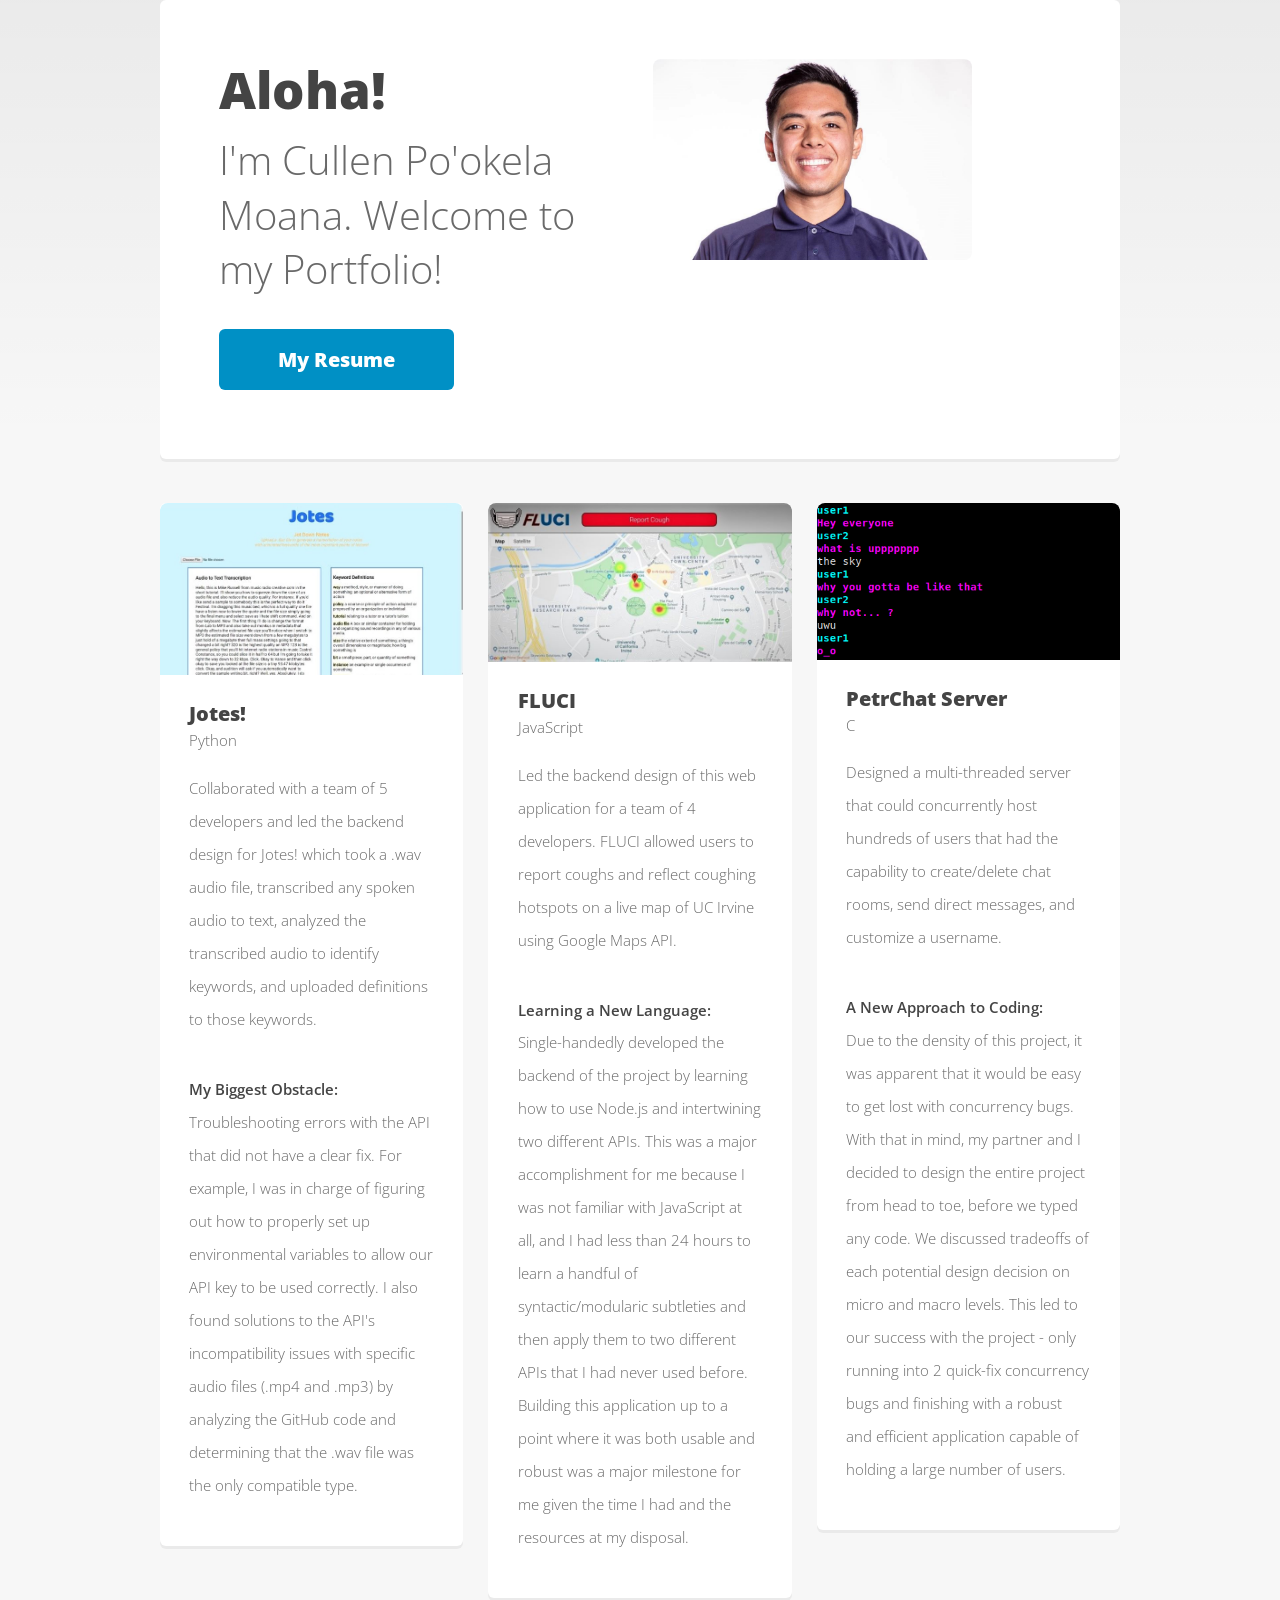
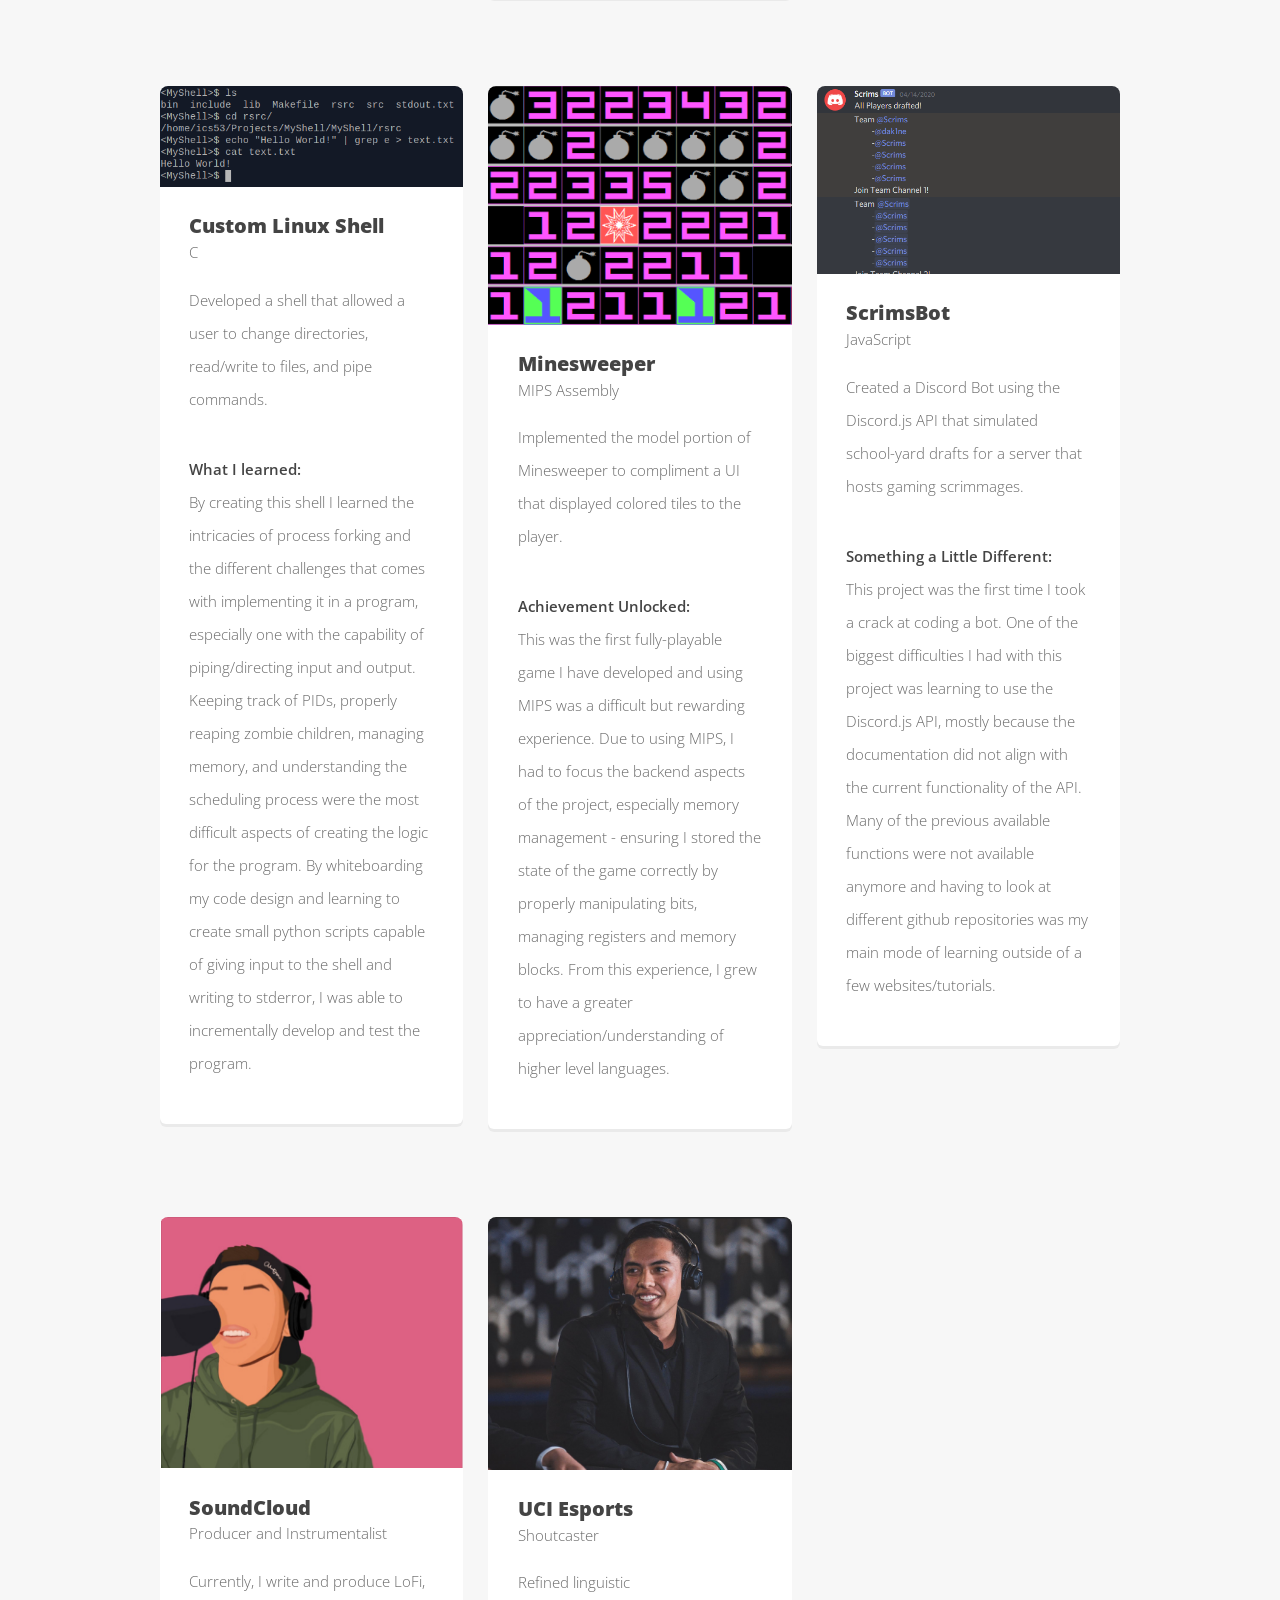
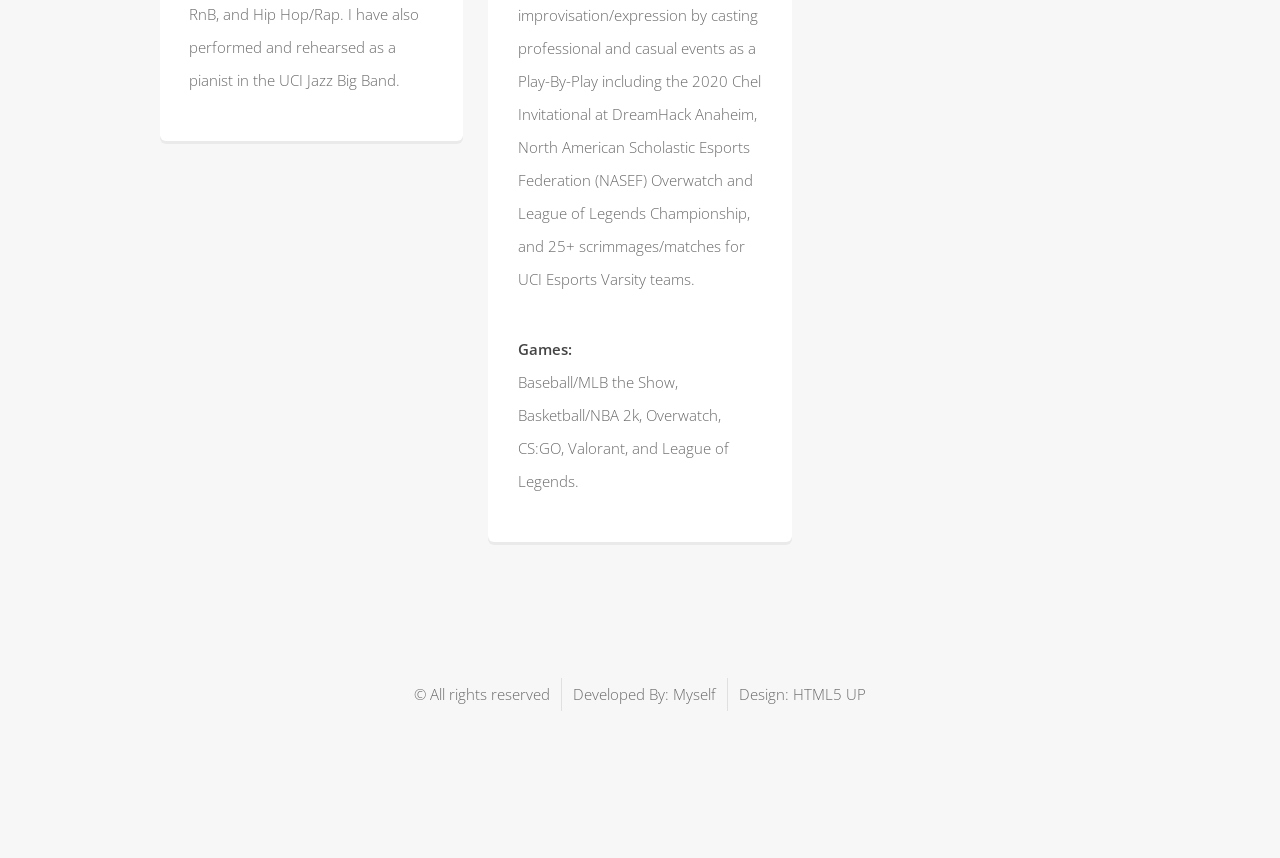
==== index.html @ ab65169d "Updated Resume Link Updated my resume" ====
<!DOCTYPE HTML>
<!--
	Verti by HTML5 UP
	html5up.net | @ajlkn
	Free for personal and commercial use under the CCA 3.0 license (html5up.net/license)
-->
<html>
	<head>
		<title>C. Po'okela Moana's Portfolio!</title>
		<meta charset="utf-8" />
		<meta name="viewport" content="width=device-width, initial-scale=1, user-scalable=no" />
		<link rel="stylesheet" href="assets/css/main.css" />
	</head>
	<body class="is-preload homepage">
		<div id="page-wrapper">

			<!-- Banner -->
				<div id="banner-wrapper">
					<div id="banner" class="box container">
						<div class="row">
							<div class="col-6 col-12-medium">
								<h2>Aloha!</h2>
								<p>I'm Cullen Po'okela Moana. Welcome to my Portfolio!</p>
								<br>
								<div class="row aln-left">
									<div class= "col-12-medium">
										<a href="https://drive.google.com/file/d/1bwJDUNY-a2Ccu5Th_Cez3N246TAO5fge/view?usp=sharing" target="_blank" class="button">My Resume</a>
									</div>
								</div>
							</div>
							
							<div class="col-5 col-12-medium">
								<a href="https://www.linkedin.com/in/cullen-moana/" target="_blank" class="image fit"><img src="images/headshot.jpg"></a>
							</div>
						</div>
					</div>
				</div>

			<!-- Projects -->
				<div id="features-wrapper">
					<div class="container">
						<div class="row">
							<div class="col-4 col-12-medium">

								<!-- Box -->
									<section class="box feature">
										<a href="https://github.com/kelamoana/Jotes-" target="_blank" class="image featured"><img src="images/Jotes!.jpg" alt="" /></a>
										<div class="inner">
											<header>
												<h2>Jotes!</h2>
												<p>Python</p>
											</header>
											<p>Collaborated with a team of 5 developers and led the backend design for Jotes! which took a .wav audio file, 
												transcribed any spoken audio to text, analyzed the transcribed audio to identify keywords, 
													and uploaded definitions to those keywords.
											</p>
											<br>
											<strong>My Biggest Obstacle:</strong> <p>Troubleshooting errors with the API that did not have a clear fix. For example,
											 I was in charge of figuring out how to properly set up environmental variables to allow our API key to be used correctly. I also found solutions to the API's incompatibility issues with 
											specific audio files (.mp4 and .mp3) by analyzing the GitHub code and determining that the .wav file was the only compatible type.</p>
										</div>
									</section>

							</div>
							<div class="col-4 col-12-medium">

								<!-- Box -->
									<section class="box feature">
										<a href="https://github.com/kelamoana/FLUCI" target="_blank" class="image featured"><img src="images/FLUCI.jpg" alt="" /></a>
										<div class="inner">
											<header>
												<h2>FLUCI</h2>
												<p>JavaScript</p>
											</header>
											<p>Led the backend design of this web application for a team of 4 developers. 
												FLUCI allowed users to report coughs and reflect coughing hotspots on a live map of UC Irvine using Google Maps API.</p>
											<br>
											<strong>Learning a New Language:</strong><p>Single-handedly developed the backend of the project by learning how to use Node.js and intertwining two different APIs. This was a major 
												accomplishment for me because I was not familiar with JavaScript at all, and I had less than 24 hours to learn a handful of syntactic/modularic subtleties and then apply them to two different APIs that I had never used before. 
												Building this application up to a point where it was both usable and robust was a major milestone for me given the time I had and the resources at my disposal.
											</p>
										</div>
									</section>

							</div>
							<div class="col-4 col-12-medium">

								<!-- Box -->
									<section class="box feature">
										<a href="#" class="image featured"><img src="images/user3chatroom.PNG" alt="" /></a>
										<div class="inner">
											<header>
												<h2>PetrChat Server</h2>
												<p>C</p>
											</header>
											<p>Designed a multi-threaded server that could concurrently host hundreds of users that had the capability to create/delete chat rooms, send direct messages, and customize a username.</p>
											<br>
											<strong>A New Approach to Coding:</strong><p>Due to the density of this project, it was apparent that it would be easy to get lost with concurrency bugs. With that in mind, my partner and I decided to design 
												the entire project from head to toe, before we typed any code. We discussed tradeoffs of each potential design decision on micro and macro levels. This led to our success with the project - only running into 2 quick-fix concurrency bugs and finishing with 
												a robust and efficient application capable of holding a large number of users.
											</p>
									</section>

							</div>
						</div>
					</div>
				</div>

			<!-- Projects -->
			<div id="features-wrapper">
				<div class="container">
					<div class="row">
						<div class="col-4 col-12-medium">

							<!-- Box -->
								<section class="box feature">
									<a href="#" class="image featured"><img src="images/myshell2.PNG" alt="" /></a>
									<div class="inner">
										<header>
											<h2>Custom Linux Shell</h2>
											<p>C</p>
										</header>
										<p>Developed a shell that allowed a user to change directories, read/write to files, and pipe commands.</p>
										<br>
										<strong>What I learned:</strong><p>By creating this shell I learned the intricacies of process forking and the different challenges that comes with implementing it
											in a program, especially one with the capability of piping/directing input and output. Keeping track of PIDs, properly reaping zombie children, managing memory, and understanding the scheduling process were the most difficult aspects of 
											creating the logic for the program. By whiteboarding my code design and learning to create small python scripts capable of giving input to the shell
											and writing to stderror, I was able to incrementally develop and test the program. 
										</p>
									</div>
								</section>

						</div>
						<div class="col-4 col-12-medium">

							<!-- Box -->
								<section class="box feature">
									<a href="#" class="image featured"><img src="images/minesweeper.PNG" alt="" /></a>
									<div class="inner">
										<header>
											<h2>Minesweeper</h2>
											<p>MIPS Assembly</p>
										</header>
										<p>Implemented the model portion of Minesweeper to compliment a UI that displayed colored tiles to the player.</p>
										<br>
										<strong>Achievement Unlocked:</strong><p>This was the first fully-playable game I have developed and using MIPS was a difficult
											but rewarding experience. Due to using MIPS, I had to focus the backend aspects of the project, especially memory management - ensuring I stored the 
											state of the game correctly by properly manipulating bits, managing registers and memory blocks. From this experience, I grew to have a greater appreciation/understanding of higher level languages.</p>
									</div>
								</section>

						</div>
						<div class="col-4 col-12-medium">

							<!-- Box -->
								<section class="box feature">
									<a href="#" class="image featured"><img src="images/Capture.PNG" alt="" /></a>
									<div class="inner">
										<header>
											<h2>ScrimsBot</h2>
											<p>JavaScript</p>
										</header>
										<p>Created a Discord Bot using the Discord.js API that simulated school-yard drafts for a server that hosts gaming scrimmages.</p>
									<br>
									<strong>Something a Little Different:</strong> <p>This project was the first time I took a crack at coding a bot. One of the biggest difficulties I had with this project was learning to use the Discord.js 
										API, mostly because the documentation did not align with the current functionality of the API. Many of the previous available functions were not available anymore and having to look at different 
										github repositories was my main mode of learning outside of a few websites/tutorials.</p>
									</div>
								</section>

						</div>
					</div>
				</div>
			</div>

			<!-- Projects -->
			<div id="features-wrapper">
				<div class="container">
					<div class="row">
						<div class="col-4 col-12-medium">

							<!-- Box -->
								<section class="box feature">
									<a href="https://soundcloud.com/dak1ne-beats" target="_blank" class="image featured"><img src="images/dak1nebeats.PNG" alt="" /></a>
									<div class="inner">
										<header>
											<h2>SoundCloud</h2>
											<p>Producer and Instrumentalist</p>
										</header>
										<p>Currently, I write and produce LoFi, RnB, and Hip Hop/Rap. I have also performed and rehearsed as a pianist in the UCI Jazz Big Band.</p>
									</div>
								</section>

						</div>
						<div class="col-4 col-12-medium">

							<!-- Box -->
								<section class="box feature">
									<a href="https://drive.google.com/file/d/1v8m-ioYJmkCiAMmhA1cK2ODGrgRtuLxu/view?usp=sharing" target="_blank" class="image featured"><img src="images/image0 (2).png" alt="" /></a>
									<div class="inner">
										<header>
											<h2>UCI Esports</h2>
											<p>Shoutcaster</p>
										</header>
										<p>Refined linguistic improvisation/expression by casting professional and casual events as a Play-By-Play including the 2020 Chel Invitational at DreamHack Anaheim, 
											North American Scholastic Esports Federation (NASEF) Overwatch and League of Legends Championship, 
											and 25+ scrimmages/matches for UCI Esports Varsity teams.</p>
										<br>
										<strong>Games:</strong><p>Baseball/MLB the Show, Basketball/NBA 2k, Overwatch, CS:GO, Valorant, and League of Legends.</p>
									</div>
								</section>

						</div>
					</div>
				</div>
			</div>

			<!-- Footer -->
				<div id="footer-wrapper">
					<footer id="footer" class="container">
						<div class="row aln-center">
									<div>
										<ul class="menu">
											<li>&copy; All rights reserved</li><li>Developed By: Myself</li><li>Design: HTML5 UP</li>
										</ul>
									</div>

							</div>
						</div>
					</footer>
				</div>

			</div>

		<!-- Scripts -->

			<script src="assets/js/jquery.min.js"></script>
			<!--script src="assets/js/jquery.dropotron.min.js"></script-->
			<script src="assets/js/browser.min.js"></script>
			<script src="assets/js/breakpoints.min.js"></script>
			<script src="assets/js/util.js"></script>
			<script src="assets/js/main.js"></script>

	</body>
</html>
---- assets/css/main.css ----
@import url("fontawesome-all.min.css");
@import url("https://fonts.googleapis.com/css?family=Oleo+Script:400|Open+Sans:300,300italic,600,600italic,800");

/*
	Verti by HTML5 UP
	html5up.net | @ajlkn
	Free for personal and commercial use under the CCA 3.0 license (html5up.net/license)
*/

html, body, div, span, applet, object,
iframe, h1, h2, h3, h4, h5, h6, p, blockquote,
pre, a, abbr, acronym, address, big, cite,
code, del, dfn, em, img, ins, kbd, q, s, samp,
small, strike, strong, sub, sup, tt, var, b,
u, i, center, dl, dt, dd, ol, ul, li, fieldset,
form, label, legend, table, caption, tbody,
tfoot, thead, tr, th, td, article, aside,
canvas, details, embed, figure, figcaption,
footer, header, hgroup, menu, nav, output, ruby,
section, summary, time, mark, audio, video {
	margin: 0 0 0 0;
	padding: 0;
	border: 0;
	font-size: 100%;
	font: inherit;
	vertical-align: sub;}

article, aside, details, figcaption, figure,
footer, header, hgroup, menu, nav, section {
	display: block;}

body {
	line-height: 1;
}

ol, ul {
	list-style: none;
}

blockquote, q {
	quotes: none;
}

	blockquote:before, blockquote:after, q:before, q:after {
		content: '';
		content: none;
	}

table {
	border-collapse: collapse;
	border-spacing: 0;
}

body {
	-webkit-text-size-adjust: none;
}

mark {
	background-color: transparent;
	color: inherit;
}

input::-moz-focus-inner {
	border: 0;
	padding: 0;
}

input, select, textarea {
	-moz-appearance: none;
	-webkit-appearance: none;
	-ms-appearance: none;
	appearance: none;
}

#button{
	height: 400px

}

/* Basic */

	@-ms-viewport {
		width: device-width;
	}

	html {
		box-sizing: border-box;
	}

	*, *:before, *:after {
		box-sizing: inherit;
	}

	body {
		background-image: -moz-linear-gradient(top, rgba(0, 0, 0, 0.05), rgba(0, 0, 0, 0)), url("images/bg01.png");
		background-image: -webkit-linear-gradient(top, rgba(0, 0, 0, 0.05), rgba(0, 0, 0, 0)), url("images/bg01.png");
		background-image: -ms-linear-gradient(top, rgba(0, 0, 0, 0.05), rgba(0, 0, 0, 0)), url("images/bg01.png");
		background-image: linear-gradient(top, rgba(0, 0, 0, 0.05), rgba(0, 0, 0, 0)), url("images/bg01.png");
		background-color: #f7f7f7;
		background-position: top left, top left;
		background-repeat: repeat-x, repeat;
		background-size: 100% 30em, auto;
		font-family: 'Open Sans', sans-serif;
		font-size: 13pt;
		color: #696969;
		font-weight: 300;
		line-height: 2.25em;
	}

		body.is-preload *, body.is-preload *:before, body.is-preload *:after {
			-moz-animation: none !important;
			-webkit-animation: none !important;
			-ms-animation: none !important;
			animation: none !important;
			-moz-transition: none !important;
			-webkit-transition: none !important;
			-ms-transition: none !important;
			transition: none !important;
		}

	input, select, textarea {
		font-family: 'Open Sans', sans-serif;
		font-size: 13pt;
		color: #696969;
		font-weight: 300;
		line-height: 2.25em;
	}

	a {
		color: #0090c5;
		text-decoration: underline;
	}

		a:hover {
			text-decoration: none;
		}

	h1, h2, h3, h4, h5, h6 {
		color: #444;
		font-weight: 800;
	}

		h1 a, h2 a, h3 a, h4 a, h5 a, h6 a {
			color: inherit;
			text-decoration: none;
			outline: 0;
		}

	h2 {
		font-size: 2.25em;
		margin: 0 0 1.1em 0;
		line-height: 1em;
	}

	h3 {
		font-size: 1.35em;
		margin: 0 0 1em 0;
	}

	b, strong {
		font-weight: 600;
		color: #444;
	}

	i, em {
		font-style: italic;
	}

	br.clear {
		clear: both;
	}

	sub {
		position: relative;
		top: 0.5em;
		font-size: 0.8em;
	}

	sup {
		position: relative;
		top: -0.5em;
		font-size: 0.8em;
	}

	hr {
		border: 0;
		border-top: solid 1px #eee;
	}

	blockquote {
		border-left: solid 0.5em #eee;
		padding: 1em 0 1em 2em;
		font-style: italic;
	}

	p, ul, ol, dl, table {
		margin-bottom: 2em;
	}

/* Container */

	.container {
		margin: 0 auto;
		max-width: 100%;
		width: 1400px;
	}

		@media screen and (max-width: 1680px) {

			.container {
				width: 1200px;
			}

		}

		@media screen and (max-width: 1280px) {

			.container {
				width: 960px;
			}

		}

		@media screen and (max-width: 980px) {

			.container {
				width: 90%;
			}

		}

		@media screen and (max-width: 736px) {

			.container {
				width: 100%;
			}

		}

/* Row */

	.row {
		display: flex;
		flex-wrap: wrap;
		box-sizing: border-box;
		align-items: stretch;
	}

		.row > * {
			box-sizing: border-box;
		}

		.row.gtr-uniform > * > :last-child {
			margin-bottom: 0;
		}

		.row.aln-left {
			justify-content: flex-start;
		}

		.row.aln-center {
			justify-content: center;
		}

		.row.aln-right {
			justify-content: flex-end;
		}

		.row.aln-top {
			align-items: flex-start;
		}

		.row.aln-middle {
			align-items: center;
		}

		.row.aln-bottom {
			align-items: flex-end;
		}

		.row.aln-button{
			margin-bottom: 0;
		}

		.row > .imp {
			order: -1;
		}

		.row > .col-1 {
			width: 8.33333%;
		}

		.row > .off-1 {
			margin-left: 8.33333%;
		}

		.row > .col-2 {
			width: 16.66667%;
		}

		.row > .off-2 {
			margin-left: 16.66667%;
		}

		.row > .col-3 {
			width: 25%;
		}

		.row > .off-3 {
			margin-left: 25%;
		}

		.row > .col-4 {
			width: 33.33333%;
		}

		.row > .off-4 {
			margin-left: 33.33333%;
		}

		.row > .col-5 {
			width: 41.66667%;
		}

		.row > .off-5 {
			margin-left: 41.66667%;
		}

		.row > .col-6 {
			width: 50%;
		}

		.row > .off-6 {
			margin-left: 50%;
		}

		.row > .col-7 {
			width: 58.33333%;
		}

		.row > .off-7 {
			margin-left: 58.33333%;
		}

		.row > .col-8 {
			width: 66.66667%;
		}

		.row > .off-8 {
			margin-left: 66.66667%;
		}

		.row > .col-9 {
			width: 75%;
		}

		.row > .off-9 {
			margin-left: 75%;
		}

		.row > .col-10 {
			width: 83.33333%;
		}

		.row > .off-10 {
			margin-left: 83.33333%;
		}

		.row > .col-11 {
			width: 91.66667%;
		}

		.row > .off-11 {
			margin-left: 91.66667%;
		}

		.row > .col-12 {
			width: 100%;
		}

		.row > .off-12 {
			margin-left: 100%;
		}

		.row.gtr-0 {
			margin-top: 0px;
			margin-left: 0px;
		}

			.row.gtr-0 > * {
				padding: 0px 0 0 0px;
			}

			.row.gtr-0.gtr-uniform {
				margin-top: 0px;
			}

				.row.gtr-0.gtr-uniform > * {
					padding-top: 0px;
				}

		.row.gtr-25 {
			margin-top: -10px;
			margin-left: -10px;
		}

			.row.gtr-25 > * {
				padding: 10px 0 0 10px;
			}

			.row.gtr-25.gtr-uniform {
				margin-top: -10px;
			}

				.row.gtr-25.gtr-uniform > * {
					padding-top: 10px;
				}

		.row.gtr-50 {
			margin-top: -20px;
			margin-left: -20px;
		}

			.row.gtr-50 > * {
				padding: 20px 0 0 20px;
			}

			.row.gtr-50.gtr-uniform {
				margin-top: -20px;
			}

				.row.gtr-50.gtr-uniform > * {
					padding-top: 20px;
				}

		.row {
			margin-top: -40px;
			margin-left: -40px;
		}

			.row > * {
				padding: 40px 0 0 40px;
			}

			.row.gtr-uniform {
				margin-top: -40px;
			}

				.row.gtr-uniform > * {
					padding-top: 40px;
				}

		.row.gtr-150 {
			margin-top: -60px;
			margin-left: -60px;
		}

			.row.gtr-150 > * {
				padding: 60px 0 0 60px;
			}

			.row.gtr-150.gtr-uniform {
				margin-top: -60px;
			}

				.row.gtr-150.gtr-uniform > * {
					padding-top: 60px;
				}

		.row.gtr-200 {
			margin-top: -80px;
			margin-left: -80px;
		}

			.row.gtr-200 > * {
				padding: 80px 0 0 80px;
			}

			.row.gtr-200.gtr-uniform {
				margin-top: -80px;
			}

				.row.gtr-200.gtr-uniform > * {
					padding-top: 80px;
				}

		@media screen and (max-width: 1680px) {

			.row {
				display: flex;
				flex-wrap: wrap;
				box-sizing: border-box;
				align-items: stretch;
			}

				.row > * {
					box-sizing: border-box;
				}

				.row.gtr-uniform > * > :last-child {
					margin-bottom: 0;
				}

				.row.aln-left {
					justify-content: flex-start;
				}

				.row.aln-center {
					justify-content: center;
				}

				.row.aln-right {
					justify-content: flex-end;
				}

				.row.aln-top {
					align-items: flex-start;
				}

				.row.aln-middle {
					align-items: center;
				}

				.row.aln-bottom {
					align-items: flex-end;
				}

				.row > .imp-xlarge {
					order: -1;
				}

				.row > .col-1-xlarge {
					width: 8.33333%;
				}

				.row > .off-1-xlarge {
					margin-left: 8.33333%;
				}

				.row > .col-2-xlarge {
					width: 16.66667%;
				}

				.row > .off-2-xlarge {
					margin-left: 16.66667%;
				}

				.row > .col-3-xlarge {
					width: 25%;
				}

				.row > .off-3-xlarge {
					margin-left: 25%;
				}

				.row > .col-4-xlarge {
					width: 33.33333%;
				}

				.row > .off-4-xlarge {
					margin-left: 33.33333%;
				}

				.row > .col-5-xlarge {
					width: 41.66667%;
				}

				.row > .off-5-xlarge {
					margin-left: 41.66667%;
				}

				.row > .col-6-xlarge {
					width: 50%;
				}

				.row > .off-6-xlarge {
					margin-left: 50%;
				}

				.row > .col-7-xlarge {
					width: 58.33333%;
				}

				.row > .off-7-xlarge {
					margin-left: 58.33333%;
				}

				.row > .col-8-xlarge {
					width: 66.66667%;
				}

				.row > .off-8-xlarge {
					margin-left: 66.66667%;
				}

				.row > .col-9-xlarge {
					width: 75%;
				}

				.row > .off-9-xlarge {
					margin-left: 75%;
				}

				.row > .col-10-xlarge {
					width: 83.33333%;
				}

				.row > .off-10-xlarge {
					margin-left: 83.33333%;
				}

				.row > .col-11-xlarge {
					width: 91.66667%;
				}

				.row > .off-11-xlarge {
					margin-left: 91.66667%;
				}

				.row > .col-12-xlarge {
					width: 100%;
				}

				.row > .off-12-xlarge {
					margin-left: 100%;
				}

				.row.gtr-0 {
					margin-top: 0px;
					margin-left: 0px;
				}

					.row.gtr-0 > * {
						padding: 0px 0 0 0px;
					}

					.row.gtr-0.gtr-uniform {
						margin-top: 0px;
					}

						.row.gtr-0.gtr-uniform > * {
							padding-top: 0px;
						}

				.row.gtr-25 {
					margin-top: -10px;
					margin-left: -10px;
				}

					.row.gtr-25 > * {
						padding: 10px 0 0 10px;
					}

					.row.gtr-25.gtr-uniform {
						margin-top: -10px;
					}

						.row.gtr-25.gtr-uniform > * {
							padding-top: 10px;
						}

				.row.gtr-50 {
					margin-top: -20px;
					margin-left: -20px;
				}

					.row.gtr-50 > * {
						padding: 20px 0 0 20px;
					}

					.row.gtr-50.gtr-uniform {
						margin-top: -20px;
					}

						.row.gtr-50.gtr-uniform > * {
							padding-top: 20px;
						}

				.row {
					margin-top: -40px;
					margin-left: -40px;
				}

					.row > * {
						padding: 40px 0 0 40px;
					}

					.row.gtr-uniform {
						margin-top: -40px;
					}

						.row.gtr-uniform > * {
							padding-top: 40px;
						}

				.row.gtr-150 {
					margin-top: -60px;
					margin-left: -60px;
				}

					.row.gtr-150 > * {
						padding: 60px 0 0 60px;
					}

					.row.gtr-150.gtr-uniform {
						margin-top: -60px;
					}

						.row.gtr-150.gtr-uniform > * {
							padding-top: 60px;
						}

				.row.gtr-200 {
					margin-top: -80px;
					margin-left: -80px;
				}

					.row.gtr-200 > * {
						padding: 80px 0 0 80px;
					}

					.row.gtr-200.gtr-uniform {
						margin-top: -80px;
					}

						.row.gtr-200.gtr-uniform > * {
							padding-top: 80px;
						}

		}

		@media screen and (max-width: 1280px) {

			.row {
				display: flex;
				flex-wrap: wrap;
				box-sizing: border-box;
				align-items: stretch;
			}

				.row > * {
					box-sizing: border-box;
				}

				.row.gtr-uniform > * > :last-child {
					margin-bottom: 0;
				}

				.row.aln-left {
					justify-content: flex-start;
				}

				.row.aln-center {
					justify-content: center;
				}

				.row.aln-right {
					justify-content: flex-end;
				}

				.row.aln-top {
					align-items: flex-start;
				}

				.row.aln-middle {
					align-items: center;
				}

				.row.aln-bottom {
					align-items: flex-end;
				}

				.row > .imp-large {
					order: -1;
				}

				.row > .col-1-large {
					width: 8.33333%;
				}

				.row > .off-1-large {
					margin-left: 8.33333%;
				}

				.row > .col-2-large {
					width: 16.66667%;
				}

				.row > .off-2-large {
					margin-left: 16.66667%;
				}

				.row > .col-3-large {
					width: 25%;
				}

				.row > .off-3-large {
					margin-left: 25%;
				}

				.row > .col-4-large {
					width: 33.33333%;
				}

				.row > .off-4-large {
					margin-left: 33.33333%;
				}

				.row > .col-5-large {
					width: 41.66667%;
				}

				.row > .off-5-large {
					margin-left: 41.66667%;
				}

				.row > .col-6-large {
					width: 50%;
				}

				.row > .off-6-large {
					margin-left: 50%;
				}

				.row > .col-7-large {
					width: 58.33333%;
				}

				.row > .off-7-large {
					margin-left: 58.33333%;
				}

				.row > .col-8-large {
					width: 66.66667%;
				}

				.row > .off-8-large {
					margin-left: 66.66667%;
				}

				.row > .col-9-large {
					width: 75%;
				}

				.row > .off-9-large {
					margin-left: 75%;
				}

				.row > .col-10-large {
					width: 83.33333%;
				}

				.row > .off-10-large {
					margin-left: 83.33333%;
				}

				.row > .col-11-large {
					width: 91.66667%;
				}

				.row > .off-11-large {
					margin-left: 91.66667%;
				}

				.row > .col-12-large {
					width: 100%;
				}

				.row > .off-12-large {
					margin-left: 100%;
				}

				.row.gtr-0 {
					margin-top: 0px;
					margin-left: 0px;
				}

					.row.gtr-0 > * {
						padding: 0px 0 0 0px;
					}

					.row.gtr-0.gtr-uniform {
						margin-top: 0px;
					}

						.row.gtr-0.gtr-uniform > * {
							padding-top: 0px;
						}

				.row.gtr-25 {
					margin-top: -6.25px;
					margin-left: -6.25px;
				}

					.row.gtr-25 > * {
						padding: 6.25px 0 0 6.25px;
					}

					.row.gtr-25.gtr-uniform {
						margin-top: -6.25px;
					}

						.row.gtr-25.gtr-uniform > * {
							padding-top: 6.25px;
						}

				.row.gtr-50 {
					margin-top: -12.5px;
					margin-left: -12.5px;
				}

					.row.gtr-50 > * {
						padding: 12.5px 0 0 12.5px;
					}

					.row.gtr-50.gtr-uniform {
						margin-top: -12.5px;
					}

						.row.gtr-50.gtr-uniform > * {
							padding-top: 12.5px;
						}

				.row {
					margin-top: -25px;
					margin-left: -25px;
				}

					.row > * {
						padding: 25px 0 0 25px;
					}

					.row.gtr-uniform {
						margin-top: -25px;
					}

						.row.gtr-uniform > * {
							padding-top: 25px;
						}

				.row.gtr-150 {
					margin-top: -37.5px;
					margin-left: -37.5px;
				}

					.row.gtr-150 > * {
						padding: 37.5px 0 0 37.5px;
					}

					.row.gtr-150.gtr-uniform {
						margin-top: -37.5px;
					}

						.row.gtr-150.gtr-uniform > * {
							padding-top: 37.5px;
						}

				.row.gtr-200 {
					margin-top: -50px;
					margin-left: -50px;
				}

					.row.gtr-200 > * {
						padding: 50px 0 0 50px;
					}

					.row.gtr-200.gtr-uniform {
						margin-top: -50px;
					}

						.row.gtr-200.gtr-uniform > * {
							padding-top: 50px;
						}

		}

		@media screen and (max-width: 980px) {

			.row {
				display: flex;
				flex-wrap: wrap;
				box-sizing: border-box;
				align-items: stretch;
			}

				.row > * {
					box-sizing: border-box;
				}

				.row.gtr-uniform > * > :last-child {
					margin-bottom: 0;
				}

				.row.aln-left {
					justify-content: flex-start;
				}

				.row.aln-center {
					justify-content: center;
				}

				.row.aln-right {
					justify-content: flex-end;
				}

				.row.aln-top {
					align-items: flex-start;
				}

				.row.aln-middle {
					align-items: center;
				}

				.row.aln-bottom {
					align-items: flex-end;
				}

				.row > .imp-medium {
					order: -1;
				}

				.row > .col-1-medium {
					width: 8.33333%;
				}

				.row > .off-1-medium {
					margin-left: 8.33333%;
				}

				.row > .col-2-medium {
					width: 16.66667%;
				}

				.row > .off-2-medium {
					margin-left: 16.66667%;
				}

				.row > .col-3-medium {
					width: 25%;
				}

				.row > .off-3-medium {
					margin-left: 25%;
				}

				.row > .col-4-medium {
					width: 33.33333%;
				}

				.row > .off-4-medium {
					margin-left: 33.33333%;
				}

				.row > .col-5-medium {
					width: 41.66667%;
				}

				.row > .off-5-medium {
					margin-left: 41.66667%;
				}

				.row > .col-6-medium {
					width: 50%;
				}

				.row > .off-6-medium {
					margin-left: 50%;
				}

				.row > .col-7-medium {
					width: 58.33333%;
				}

				.row > .off-7-medium {
					margin-left: 58.33333%;
				}

				.row > .col-8-medium {
					width: 66.66667%;
				}

				.row > .off-8-medium {
					margin-left: 66.66667%;
				}

				.row > .col-9-medium {
					width: 75%;
				}

				.row > .off-9-medium {
					margin-left: 75%;
				}

				.row > .col-10-medium {
					width: 83.33333%;
				}

				.row > .off-10-medium {
					margin-left: 83.33333%;
				}

				.row > .col-11-medium {
					width: 91.66667%;
				}

				.row > .off-11-medium {
					margin-left: 91.66667%;
				}

				.row > .col-12-medium {
					width: 100%;
				}

				.row > .off-12-medium {
					margin-left: 100%;
				}

				.row.gtr-0 {
					margin-top: 0px;
					margin-left: 0px;
				}

					.row.gtr-0 > * {
						padding: 0px 0 0 0px;
					}

					.row.gtr-0.gtr-uniform {
						margin-top: 0px;
					}

						.row.gtr-0.gtr-uniform > * {
							padding-top: 0px;
						}

				.row.gtr-25 {
					margin-top: -6.25px;
					margin-left: -6.25px;
				}

					.row.gtr-25 > * {
						padding: 6.25px 0 0 6.25px;
					}

					.row.gtr-25.gtr-uniform {
						margin-top: -6.25px;
					}

						.row.gtr-25.gtr-uniform > * {
							padding-top: 6.25px;
						}

				.row.gtr-50 {
					margin-top: -12.5px;
					margin-left: -12.5px;
				}

					.row.gtr-50 > * {
						padding: 12.5px 0 0 12.5px;
					}

					.row.gtr-50.gtr-uniform {
						margin-top: -12.5px;
					}

						.row.gtr-50.gtr-uniform > * {
							padding-top: 12.5px;
						}

				.row {
					margin-top: -25px;
					margin-left: -25px;
				}

					.row > * {
						padding: 25px 0 0 25px;
					}

					.row.gtr-uniform {
						margin-top: -25px;
					}

						.row.gtr-uniform > * {
							padding-top: 25px;
						}

				.row.gtr-150 {
					margin-top: -37.5px;
					margin-left: -37.5px;
				}

					.row.gtr-150 > * {
						padding: 37.5px 0 0 37.5px;
					}

					.row.gtr-150.gtr-uniform {
						margin-top: -37.5px;
					}

						.row.gtr-150.gtr-uniform > * {
							padding-top: 37.5px;
						}

				.row.gtr-200 {
					margin-top: -50px;
					margin-left: -50px;
				}

					.row.gtr-200 > * {
						padding: 50px 0 0 50px;
					}

					.row.gtr-200.gtr-uniform {
						margin-top: -50px;
					}

						.row.gtr-200.gtr-uniform > * {
							padding-top: 50px;
						}

		}

		@media screen and (max-width: 736px) {

			.row {
				display: flex;
				flex-wrap: wrap;
				box-sizing: border-box;
				align-items: stretch;
			}

				.row > * {
					box-sizing: border-box;
				}

				.row.gtr-uniform > * > :last-child {
					margin-bottom: 0;
				}

				.row.aln-left {
					justify-content: flex-start;
				}

				.row.aln-center {
					justify-content: center;
				}

				.row.aln-right {
					justify-content: flex-end;
				}

				.row.aln-top {
					align-items: flex-start;
				}

				.row.aln-middle {
					align-items: center;
				}

				.row.aln-bottom {
					align-items: flex-end;
				}

				.row > .imp-small {
					order: -1;
				}

				.row > .col-1-small {
					width: 8.33333%;
				}

				.row > .off-1-small {
					margin-left: 8.33333%;
				}

				.row > .col-2-small {
					width: 16.66667%;
				}

				.row > .off-2-small {
					margin-left: 16.66667%;
				}

				.row > .col-3-small {
					width: 25%;
				}

				.row > .off-3-small {
					margin-left: 25%;
				}

				.row > .col-4-small {
					width: 33.33333%;
				}

				.row > .off-4-small {
					margin-left: 33.33333%;
				}

				.row > .col-5-small {
					width: 41.66667%;
				}

				.row > .off-5-small {
					margin-left: 41.66667%;
				}

				.row > .col-6-small {
					width: 50%;
				}

				.row > .off-6-small {
					margin-left: 50%;
				}

				.row > .col-7-small {
					width: 58.33333%;
				}

				.row > .off-7-small {
					margin-left: 58.33333%;
				}

				.row > .col-8-small {
					width: 66.66667%;
				}

				.row > .off-8-small {
					margin-left: 66.66667%;
				}

				.row > .col-9-small {
					width: 75%;
				}

				.row > .off-9-small {
					margin-left: 75%;
				}

				.row > .col-10-small {
					width: 83.33333%;
				}

				.row > .off-10-small {
					margin-left: 83.33333%;
				}

				.row > .col-11-small {
					width: 91.66667%;
				}

				.row > .off-11-small {
					margin-left: 91.66667%;
				}

				.row > .col-12-small {
					width: 100%;
				}

				.row > .off-12-small {
					margin-left: 100%;
				}

				.row.gtr-0 {
					margin-top: 0px;
					margin-left: 0px;
				}

					.row.gtr-0 > * {
						padding: 0px 0 0 0px;
					}

					.row.gtr-0.gtr-uniform {
						margin-top: 0px;
					}

						.row.gtr-0.gtr-uniform > * {
							padding-top: 0px;
						}

				.row.gtr-25 {
					margin-top: -5px;
					margin-left: -5px;
				}

					.row.gtr-25 > * {
						padding: 5px 0 0 5px;
					}

					.row.gtr-25.gtr-uniform {
						margin-top: -5px;
					}

						.row.gtr-25.gtr-uniform > * {
							padding-top: 5px;
						}

				.row.gtr-50 {
					margin-top: -10px;
					margin-left: -10px;
				}

					.row.gtr-50 > * {
						padding: 10px 0 0 10px;
					}

					.row.gtr-50.gtr-uniform {
						margin-top: -10px;
					}

						.row.gtr-50.gtr-uniform > * {
							padding-top: 10px;
						}

				.row {
					margin-top: -20px;
					margin-left: -20px;
				}

					.row > * {
						padding: 20px 0 0 20px;
					}

					.row.gtr-uniform {
						margin-top: -20px;
					}

						.row.gtr-uniform > * {
							padding-top: 20px;
						}

				.row.gtr-150 {
					margin-top: -30px;
					margin-left: -30px;
				}

					.row.gtr-150 > * {
						padding: 30px 0 0 30px;
					}

					.row.gtr-150.gtr-uniform {
						margin-top: -30px;
					}

						.row.gtr-150.gtr-uniform > * {
							padding-top: 30px;
						}

				.row.gtr-200 {
					margin-top: -40px;
					margin-left: -40px;
				}

					.row.gtr-200 > * {
						padding: 40px 0 0 40px;
					}

					.row.gtr-200.gtr-uniform {
						margin-top: -40px;
					}

						.row.gtr-200.gtr-uniform > * {
							padding-top: 40px;
						}

		}

/* Section/Article */

	section, article {
		margin-bottom: 5em;
	}

	section > :last-child,
	article > :last-child,
	section:last-child,
	article:last-child {
		margin-bottom: 0;
	}

	header {
		margin: 0 0 1em 0;
	}

		header h2, header h3 {
			margin: 0 0 0em 0;
		}

		header p {
			margin: 0;
		}

	footer {
		margin: 2.5em 0 0 0;
	}

/* Forms */

	form label {
		display: block;
		font-weight: 800;
		margin: 0 0 1em 0;
		font-size: 0.8em;
		color: #444;
	}

	form input[type="text"],
	form input[type="email"],
	form input[type="password"],
	form select,
	form textarea {
		-webkit-appearance: none;
		display: block;
		width: 100%;
		border-radius: 8px;
		border: solid 1px #eee;
	}

		form input[type="text"]:focus,
		form input[type="email"]:focus,
		form input[type="password"]:focus,
		form select:focus,
		form textarea:focus {
			border-color: #0090c5;
		}

	form input[type="text"],
	form input[type="email"],
	form input[type="password"] {
		line-height: 3em;
		padding: 0 1em;
	}

	form select {
		line-height: 3em;
		padding: 0 1em;
	}

	form textarea {
		min-height: 9em;
		padding: 1em;
	}

	form ::-webkit-input-placeholder {
		color: #555 !important;
	}

	form :-moz-placeholder {
		color: #555 !important;
	}

	form ::-moz-placeholder {
		color: #555 !important;
	}

	form :-ms-input-placeholder {
		color: #555 !important;
	}

	form ::-moz-focus-inner {
		border: 0;
	}

/* Tables */

	table {
		width: 100%;
	}

		table tr {
			border-top: solid 1px #eee;
		}

			table tr:first-child {
				border-top: 0;
			}

		table td {
			padding: 0.5em 1em 0.5em 1em;
		}

		table th {
			text-align: left;
			padding: 0.5em 1em 0.5em 1em;
			font-weight: 800;
			margin: 0 0 1em 0;
		}

		table thead {
			background: #404248;
			color: #fff;
		}

/* Image */

	.image {
		display: inline-block;
		outline: 0;
	}

		.image img {
			display: block;
			width: 100%;
			border-radius: 8px;
		}

		.image.fit {
			display: block;
			width: 95%;
		}

		.image.featured {
			display: block;
			width: 100%;
			margin: 0 0 2.5em 0;
		}

		.image.left {
			float: left;
			margin: 0 2em 2em 0;
		}

		.image.centered {
			display: block;
			margin: 0 0 2.5em 0;
		}

			.image.centered img {
				margin: 0 auto;
				width: auto;
			}

/* Button */

	input[type="button"],
	input[type="submit"],
	input[type="reset"],
	button,
	.button {
		-moz-transition: background-color .25s ease-in-out;
		-webkit-transition: background-color .25s ease-in-out;
		-ms-transition: background-color .25s ease-in-out;
		transition: background-color .25s ease-in-out;
		-webkit-appearance: none;
		position: relative;
		display: inline-block;
		background: #0090c5;
		color: #fff;
		text-decoration: none;
		border-radius: 6px;
		font-weight: 800;
		outline: 0;
		border: 0;
		cursor: pointer;
		font-size: 1.35em;
		padding: 0.7em 3.0em;
	}

		input[type="button"].icon:before,
		input[type="submit"].icon:before,
		input[type="reset"].icon:before,
		button.icon:before,
		.button.icon:before {
			position: relative;
			margin-right: 0.5em;
			top: 0.05em;
		}

		input[type="button"]:hover,
		input[type="submit"]:hover,
		input[type="reset"]:hover,
		button:hover,
		.button:hover {
			background: #10a0d5;
		}

		input[type="button"]:active,
		input[type="submit"]:active,
		input[type="reset"]:active,
		button:active,
		.button:active {
			background: #20b0e5;
		}

		input[type="button"].alt,
		input[type="submit"].alt,
		input[type="reset"].alt,
		button.alt,
		.button.alt {
			background: #f1f1f1;
			background: rgba(0, 0, 0, 0.05);
			color: #444;
		}

			input[type="button"].alt:hover,
			input[type="submit"].alt:hover,
			input[type="reset"].alt:hover,
			button.alt:hover,
			.button.alt:hover {
				background: #e8e8e8;
				background: rgba(0, 0, 0, 0.085);
			}

			input[type="button"].alt:active,
			input[type="submit"].alt:active,
			input[type="reset"].alt:active,
			button.alt:active,
			.button.alt:active {
				background: #e4e4e4;
				background: rgba(0, 0, 0, 0.15);
			}

		input[type="button"].large,
		input[type="submit"].large,
		input[type="reset"].large,
		button.large,
		.button.large {
			font-size: 2.25em;
			padding: 0.8em 0.9em;
		}

/* List */

	ul {
		list-style: disc;
		padding-left: 1em;
	}

		ul li {
			padding-left: 0.5em;
		}

		ul.style2 {
			list-style: none;
			padding-left: 0;
		}

			ul.style2 li {
				padding-left: 0;
			}

	ol {
		list-style: decimal;
		padding-left: 1.25em;
	}

		ol li {
			padding-left: 0.25em;
		}

/* Actions */

	ul.actions {
		list-style: none;
		padding-left: 0;
	}

		ul.actions li {
			display: inline-block;
			padding: 0 0 0 0.25em;
			margin: 0 0 0 0.25em;
		}

			ul.actions li:first-child {
				margin-left: 0;
				padding-left: 0;
			}

/* Menu */

	ul.menu {
		list-style: none;
		padding-left: 0;
	}

		ul.menu li {
			border-left: solid 1px #e0e0e0;
			display: inline-block;
			padding: 0 0 0 0.75em;
			margin: 0 0 0 0.75em;
		}

			ul.menu li:first-child {
				border-left: 0;
				margin-left: 0;
				padding-left: 0;
			}

/* Box */

	.box {
		background: #fff;
		border-radius: 6px;
		box-shadow: 0px 3px 0px 0px rgba(0, 0, 0, 0.05);
		padding: 2em;
	}

		.box.feature {
			padding: 0;
		}

			.box.feature .inner {
				padding: 2em 2em 3em 2em;
			}

			.box.feature h2 {
				font-size: 1.35em;
			}

			.box.feature p {
				margin: 0;
			}

			.box.feature .image {
				position: relative;
				margin: 0;
			}

				.box.feature .image img {
					border-bottom-left-radius: 0;
					border-bottom-right-radius: 0;
				}

/* Icons */

	.icon {
		text-decoration: none;
		position: relative;
		text-decoration: none;
	}

		.icon:before {
			-moz-osx-font-smoothing: grayscale;
			-webkit-font-smoothing: antialiased;
			display: inline-block;
			font-style: normal;
			font-variant: normal;
			text-rendering: auto;
			line-height: 1;
			text-transform: none !important;
			font-family: 'Font Awesome 5 Free';
			font-weight: 400;
		}

		.icon:before {
			line-height: inherit;
		}

		.icon.solid:before {
			font-weight: 900;
		}

		.icon.brands:before {
			font-family: 'Font Awesome 5 Brands';
		}

		.icon > .label {
			display: none;
		}

/* Widgets */

	.widget.thumbnails .grid {
		margin: 0 0 0 0;
	}

	.widget.thumbnails .image {
		margin: 0;
	}

	.widget.contact ul {
		list-style: none;
		padding-left: 0;
		overflow: hidden;
		position: relative;
		left: -4px;
		top: 5px;
		margin-bottom: 1.5em;

	}

		.widget.contact ul li {
			display: inline-block;
			margin-right: 0.25em;
			padding-left: 0;
		}

			.widget.contact ul li a {
				-moz-transition: background-color .25s ease-in-out;
				-webkit-transition: background-color .25s ease-in-out;
				-ms-transition: background-color .25s ease-in-out;
				transition: background-color .25s ease-in-out;
				display: inline-block;
				width: 3.6em;
				height: 3.6em;
				text-align: center;
				line-height: 3.6em;
				border-radius: 0.35em;
				outline: 0;
				opacity: 0.75;
				text-decoration: none;
				background: #222222;
				margin: 2.5em 3.7em 0 1em;
			}

				.widget.contact ul li a:before {
					color: #f3f3f3;
					font-size: 2em;
					line-height: inherit;
				}

				.widget.contact ul li a:hover {
					background: #444444;
				}

				.widget.contact ul li a:active {
					background: #666666;
				}

/* Wrappers */

	#header-wrapper {
		padding: 4.5em 0 3em 0;
	}

	#features-wrapper {
		padding: 3em 0 3em 0;
	}

	#main-wrapper {
		background: #fff;
		box-shadow: 0px 3px 0px 0px rgba(0, 0, 0, 0.05);
		padding: 5em 0 5em 0;
	}

	#footer-wrapper {
		padding: 6em 0 8em 0;
	}

/* Header */

	#header {
		position: relative;
	}

/* Logo */

	#logo {
		display: inline-block;
	}

		#logo h1 {
			background: #ff4486;
			color: #fff;
			border-radius: 6px;
			font-family: 'Oleo Script', serif;
			font-weight: 400;
			padding: 0.25em 0.2em 0.25em 0.2em;
			font-size: 3.25em;
			letter-spacing: 0.05em;
			display: inline-block;
			vertical-align: middle;
		}

		#logo span {
			font-weight: 800;
			line-height: 4.5em;
			letter-spacing: 0.025em;
			font-size: 0.9em;
			vertical-align: middle;
			margin: 0 0 0 1.25em;
		}

/* Nav */

	#nav {
		position: absolute;
		right: 0;
		top: 0;
		font-size: 0.9em;
	}

		#nav ul {
			list-style: none;
			padding-left: 0;
		}

			#nav ul li {
				float: left;
				line-height: 4.5em;
				padding-left: 1.5em;
			}

				#nav ul li a, #nav ul li span {
					-moz-transition: background-color .25s ease-in-out;
					-webkit-transition: background-color .25s ease-in-out;
					-ms-transition: background-color .25s ease-in-out;
					transition: background-color .25s ease-in-out;
					font-weight: 800;
					letter-spacing: 0.025em;
					color: #696969;
					text-decoration: none;
					border-radius: 6px;
					padding: 0.5em 1em 0.5em 1em;
				}

				#nav ul li > ul {
					display: none;
				}

				#nav ul li:hover a, #nav ul li:hover span {
					background: #fff;
				}

				#nav ul li.active a, #nav ul li.active span {
					background: #fff;
				}

				#nav ul li.current a {
					background: #444;
					color: #fff;
				}

	.dropotron {
		background: #fff;
		letter-spacing: 0.025em;
		color: #696969;
		text-decoration: none;
		border-radius: 6px;
		padding: 0.75em 0;
		min-width: 15em;
		box-shadow: inset 0 0 0 1px rgba(0, 0, 0, 0.1), 0 0.25em 0.25em 0.1em rgba(0, 0, 0, 0.025);
		margin-top: calc(-0.75em + 1px);
		margin-left: -1px;
		list-style: none;
		padding-left: 0;
	}

		.dropotron li {
			border-top: solid 1px #eee;
			line-height: 3em;
			padding-left: 0;
		}

			.dropotron li:first-child {
				border-top: 0;
			}

			.dropotron li > a, .dropotron li > span {
				-moz-transition: color .25s ease-in-out, background-color .25s ease-in-out;
				-webkit-transition: color .25s ease-in-out, background-color .25s ease-in-out;
				-ms-transition: color .25s ease-in-out, background-color .25s ease-in-out;
				transition: color .25s ease-in-out, background-color .25s ease-in-out;
				text-decoration: none;
				color: inherit;
				display: block;
				padding: 0 1.5em;
			}

				.dropotron li > a:hover, .dropotron li > span:hover {
					background: #eee;
				}

			.dropotron li.active > a, .dropotron li.active > span {
				background: #eee;
			}

		.dropotron.level-0 {
			font-size: 0.8em;
			margin-left: 1.5em;
			margin-top: 0;
		}

			.dropotron.level-0:before {
				content: '';
				position: absolute;
				top: -0.5em;
				left: 1em;
				border-bottom: solid 0.75em #ffffff;
				border-left: solid 0.75em transparent;
				border-right: solid 0.75em transparent;
				z-index: 1;
			}

/* Banner */

	#banner {
		position: relative;
		padding: 4.0em;
	}

		#banner h2 {
			font-size: 3.5em;
			margin: 0.1em 0 0.35em 0;
		}

		#banner p {
			font-size: 2.75em;
			line-height: 1.35em;
			margin: 0;
		}

		#banner .button {
			width: 100%;
			margin-bottom: 0.5em;
		}

			#banner .button.icon:before {
				position: absolute;
				right: 0.15em;
				top: 50%;
				margin-top: -0.5em;
			}

			#banner .button.alt {
				margin-bottom: 0;
			}

		#banner ul {
			list-style: none;
			padding-left: 0;
			margin: 0 0 0 2em;
		}

			#banner ul li {
				padding-left: 0;
			}

/* Footer */

	#footer {
		margin-top: 0;
	}

		#footer a {
			color: inherit;
		}

	#copyright {
		color: #aaa;
		padding: 4em 0 0 0;
		text-align: center;
	}

		#copyright a {
			color: inherit;
		}

/* XLarge */

	@media screen and (max-width: 1680px) {

		/* Basic */

			body, input, select, textarea {
				font-size: 12pt;
			}

	}

/* Large */

	@media screen and (max-width: 1280px) {

		/* Basic */

			body, input, select, textarea {
				font-size: 11pt;
			}

	}

/* Medium */

	#navPanel, #navToggle {
		display: none;
	}

	@media screen and (max-width: 980px) {

		/* Basic */

			html, body {
				overflow-x: hidden;
			}

			body, input, select, textarea {
				font-size: 11pt;
			}

		/* Section/Article */

			section, article {
				clear: both;
				margin-bottom: 3em !important;
			}

			section.last, article.last {
				margin-bottom: 0 !important;
			}

		/* Image */

			.image.left {
				width: 25%;
				margin-bottom: 2em !important;
			}

		/* Menu */

			ul.menu li {
				display: block;
				border: 0 !important;
				padding: 0 !important;
				margin: 0 !important;
			}

		/* Actions */

			ul.actions li {
				display: block;
				padding: 0;
				margin: 1em 0 0 0;
			}

				ul.actions li:first-child {
					margin-top: 0;
				}

		/* Button */

			input[type="button"],
			input[type="submit"],
			input[type="reset"],
			button,
			.button {
				width: 100%;
				text-align: center;
				font-size: 1.35em;
				padding: 0.85em 0 !important;
			}

				input[type="button"].icon,
				input[type="submit"].icon,
				input[type="reset"].icon,
				button.icon,
				.button.icon {
					padding-right: 0.75em !important;
				}

					input[type="button"].icon:before,
					input[type="submit"].icon:before,
					input[type="reset"].icon:before,
					button.icon:before,
					.button.icon:before {
						margin-right: 0.5em;
						top: 0.05em;
					}

		/* Wrappers */

			#header-wrapper {
				padding: 3em 0 1em 0;
				text-align: center;
			}

			#footer-wrapper {
				padding: 6em 0 4em 0;
			}

		/* Header */

			#header {
				margin: 0 auto;
			}

		/* Logo */

			#logo span {
				display: block;
				margin: 0;
			}

		/* Nav */

			#nav {
				display: none;
			}

		/* Banner */

			#banner {
				padding: 4.5em 3em;
				text-align: center;
			}

				#banner ul {
					margin: 2em 0 0 0;
				}

				#banner .button.icon:before {
					position: relative;
					right: auto;
					top: auto;
				}

		/* Content */

			#content {
				border-bottom: solid 1px #e8e8e8;
				padding-bottom: 4em;
				margin-bottom: 0 !important;
			}

				#content > :last-child {
					margin-bottom: 0 !important;
				}

			#sidebar > :last-child {
				margin-bottom: 0 !important;
			}

		/* Footer */

			#copyright {
				padding: 0;
			}

		/* Nav */

			#page-wrapper {
				-moz-backface-visibility: hidden;
				-webkit-backface-visibility: hidden;
				-ms-backface-visibility: hidden;
				backface-visibility: hidden;
				-moz-transition: -moz-transform 0.5s ease;
				-webkit-transition: -webkit-transform 0.5s ease;
				-ms-transition: -ms-transform 0.5s ease;
				transition: transform 0.5s ease;
				padding-bottom: 1px;
			}

			#navToggle {
				-moz-backface-visibility: hidden;
				-webkit-backface-visibility: hidden;
				-ms-backface-visibility: hidden;
				backface-visibility: hidden;
				-moz-transition: -moz-transform 0.5s ease;
				-webkit-transition: -webkit-transform 0.5s ease;
				-ms-transition: -ms-transform 0.5s ease;
				transition: transform 0.5s ease;
				display: block;
				height: 44px;
				left: 0;
				position: fixed;
				top: 0;
				width: 100%;
				z-index: 10001;
			}

				#navToggle .toggle {
					text-decoration: none;
					width: 70px;
					height: 50px;
					opacity: 0.35;
				}

					#navToggle .toggle:before {
						-moz-osx-font-smoothing: grayscale;
						-webkit-font-smoothing: antialiased;
						display: inline-block;
						font-style: normal;
						font-variant: normal;
						text-rendering: auto;
						line-height: 1;
						text-transform: none !important;
						font-family: 'Font Awesome 5 Free';
						font-weight: 900;
					}

					#navToggle .toggle:before {
						display: inline-block;
						text-decoration: none;
						position: absolute;
						left: 6px;
						top: 6px;
						background: rgba(0, 0, 0, 0.5);
						width: 58px;
						height: 38px;
						border-radius: 6px;
						content: '\f0c9';
						color: #fff;
						text-align: center;
						line-height: 38px;
						font-size: 20px;
					}

					#navToggle .toggle:active {
						opacity: 0.75;
					}

			#navPanel {
				-moz-backface-visibility: hidden;
				-webkit-backface-visibility: hidden;
				-ms-backface-visibility: hidden;
				backface-visibility: hidden;
				-moz-transform: translateX(-275px);
				-webkit-transform: translateX(-275px);
				-ms-transform: translateX(-275px);
				transform: translateX(-275px);
				-moz-transition: -moz-transform 0.5s ease;
				-webkit-transition: -webkit-transform 0.5s ease;
				-ms-transition: -ms-transform 0.5s ease;
				transition: transform 0.5s ease;
				display: block;
				height: 100%;
				left: 0;
				overflow-y: auto;
				position: fixed;
				top: 0;
				width: 275px;
				z-index: 10002;
				background: #fff;
				box-shadow: inset -3px 0px 0px 0px #dfdfdf;
				padding: 0 23px 0 20px;
			}

				#navPanel .link {
					display: block;
					text-decoration: none;
					height: 54px;
					line-height: 54px;
					border-top: solid 1px #e8e8e8;
					color: #696969;
				}

					#navPanel .link:first-child {
						border-top: 0;
					}

				#navPanel .indent-1 {
					display: inline-block;
					width: 1em;
				}

				#navPanel .indent-2 {
					display: inline-block;
					width: 2em;
				}

				#navPanel .indent-3 {
					display: inline-block;
					width: 3em;
				}

				#navPanel .indent-4 {
					display: inline-block;
					width: 4em;
				}

				#navPanel .indent-5 {
					display: inline-block;
					width: 5em;
				}

				#navPanel .depth-0 {
					color: #444;
					font-weight: 800;
				}

			body.navPanel-visible #page-wrapper {
				-moz-transform: translateX(275px);
				-webkit-transform: translateX(275px);
				-ms-transform: translateX(275px);
				transform: translateX(275px);
			}

			body.navPanel-visible #navToggle {
				-moz-transform: translateX(275px);
				-webkit-transform: translateX(275px);
				-ms-transform: translateX(275px);
				transform: translateX(275px);
			}

			body.navPanel-visible #navPanel {
				-moz-transform: translateX(0);
				-webkit-transform: translateX(0);
				-ms-transform: translateX(0);
				transform: translateX(0);
			}

	}

/* Small */

	@media screen and (max-width: 736px) {

		/* Basic */

			body, input, select, textarea {
				line-height: 2em;
			}

			h2, h3, h4, h5, h6 {
				font-size: 13pt;
				margin: 0 0 1em 0;
			}

		/* Section/Article */

			section, article {
				clear: both;
				margin-bottom: 3em !important;
			}

				section.last, article.last {
					margin-bottom: 0 !important;
				}

		/* Image */

			.image.left {
				width: 25%;
				margin-bottom: 2em !important;
			}

		/* Menu */

			ul.menu li {
				display: block;
				border: 0 !important;
				padding: 0 !important;
				margin: 0 !important;
			}

		/* Actions */

			ul.actions li {
				display: block;
				padding: 0;
				margin: 1em 0 0 0;
			}

				ul.actions li:first-child {
					margin-top: 0;
				}

		/* Button */

			input[type="button"],
			input[type="submit"],
			input[type="reset"],
			button,
			.button {
				width: 100%;
				text-align: center;
				font-size: 1.25em !important;
				padding: 0.65em 0 !important;
			}

				input[type="button"].icon,
				input[type="submit"].icon,
				input[type="reset"].icon,
				button.icon,
				.button.icon {
					padding-right: 0.75em !important;
				}

					input[type="button"].icon:before,
					input[type="submit"].icon:before,
					input[type="reset"].icon:before,
					button.icon:before,
					.button.icon:before {
						margin-right: 0.5em;
						top: 0.05em;
					}

		/* Box */

			.box {
				padding: 15px 15px 15px 15px;
				margin: 0;
			}

				.box.feature {
					margin: 20px 0 0 0 !important;
					padding: 0;
				}

					.box.feature .inner {
						padding: 30px 15px 30px 15px;
					}

					.box.feature p {
						margin: 0;
					}

					.box.feature .image {
						position: relative;
						margin: 0;
					}

						.box.feature .image img {
							border-bottom-left-radius: 0;
							border-bottom-right-radius: 0;
						}

		/* Widgets */

			.widget.thumbnails .image {
				margin: 0;
			}

			.widget.thumbnails .x {
				padding: 1em 0.5em 0 0;
			}

			.widget.thumbnails .y {
				padding: 1em 0 0 0.5em;
			}

			.widget.thumbnails .row:first-child .x, .widget.thumbnails .row:first-child .y {
				padding-top: 0;
			}

		/* Wrappers */

			#header-wrapper {
				padding: 3em 0 1.5em 0;
			}

			#banner-wrapper {
				padding: 0 15px 0 15px;
			}

			#features-wrapper {
				padding: 0 15px 40px 15px;
			}

			#main-wrapper, #footer-wrapper {
				padding: 40px 30px 40px 30px;
			}

		/* Logo */

			#logo h1 {
				font-size: 2.75em;
				padding: 0.2em 0.275em;
			}

			#logo span {
				line-height: 3em;
			}

		/* Banner */

			#banner {
				text-align: center;
				padding: 15px 15px 15px 15px;
				margin: 0 auto !important;
			}

				#banner h2 {
					font-size: 2em;
					margin: 0.75em 0 0.5em 0;
				}

				#banner p {
					font-size: 1.5em;
					line-height: 1.5em;
					margin: 0;
				}

				#banner ul {
					margin: 0;
				}

				#banner .button {
					margin: 0 0 1em 0;
				}

		/* Content */

			#content {
				padding-bottom: 3em;
			}

		/* Footer */

			#footer section {
				border-bottom: solid 1px #ccc;
				padding-bottom: 3em;
				margin-bottom: 1em !important;
			}

			#copyright {
				text-align: left;
			}

	}
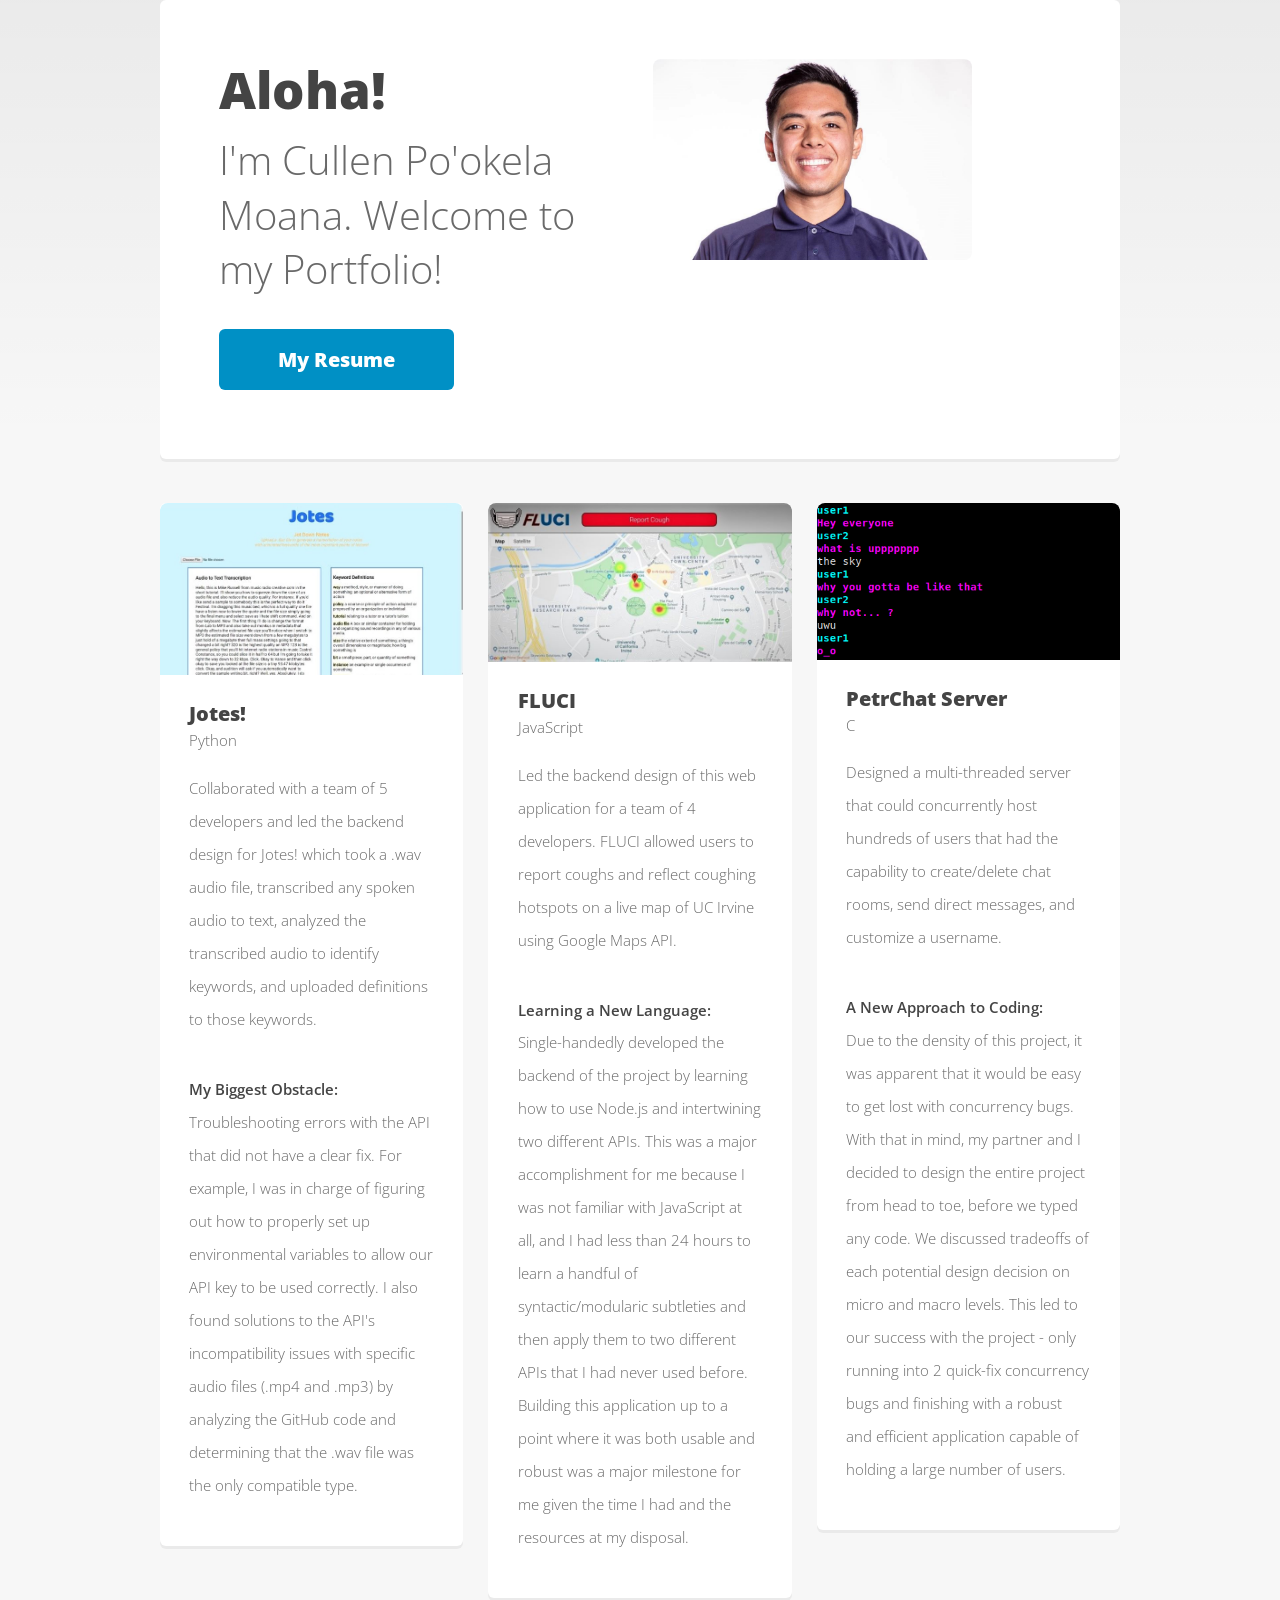
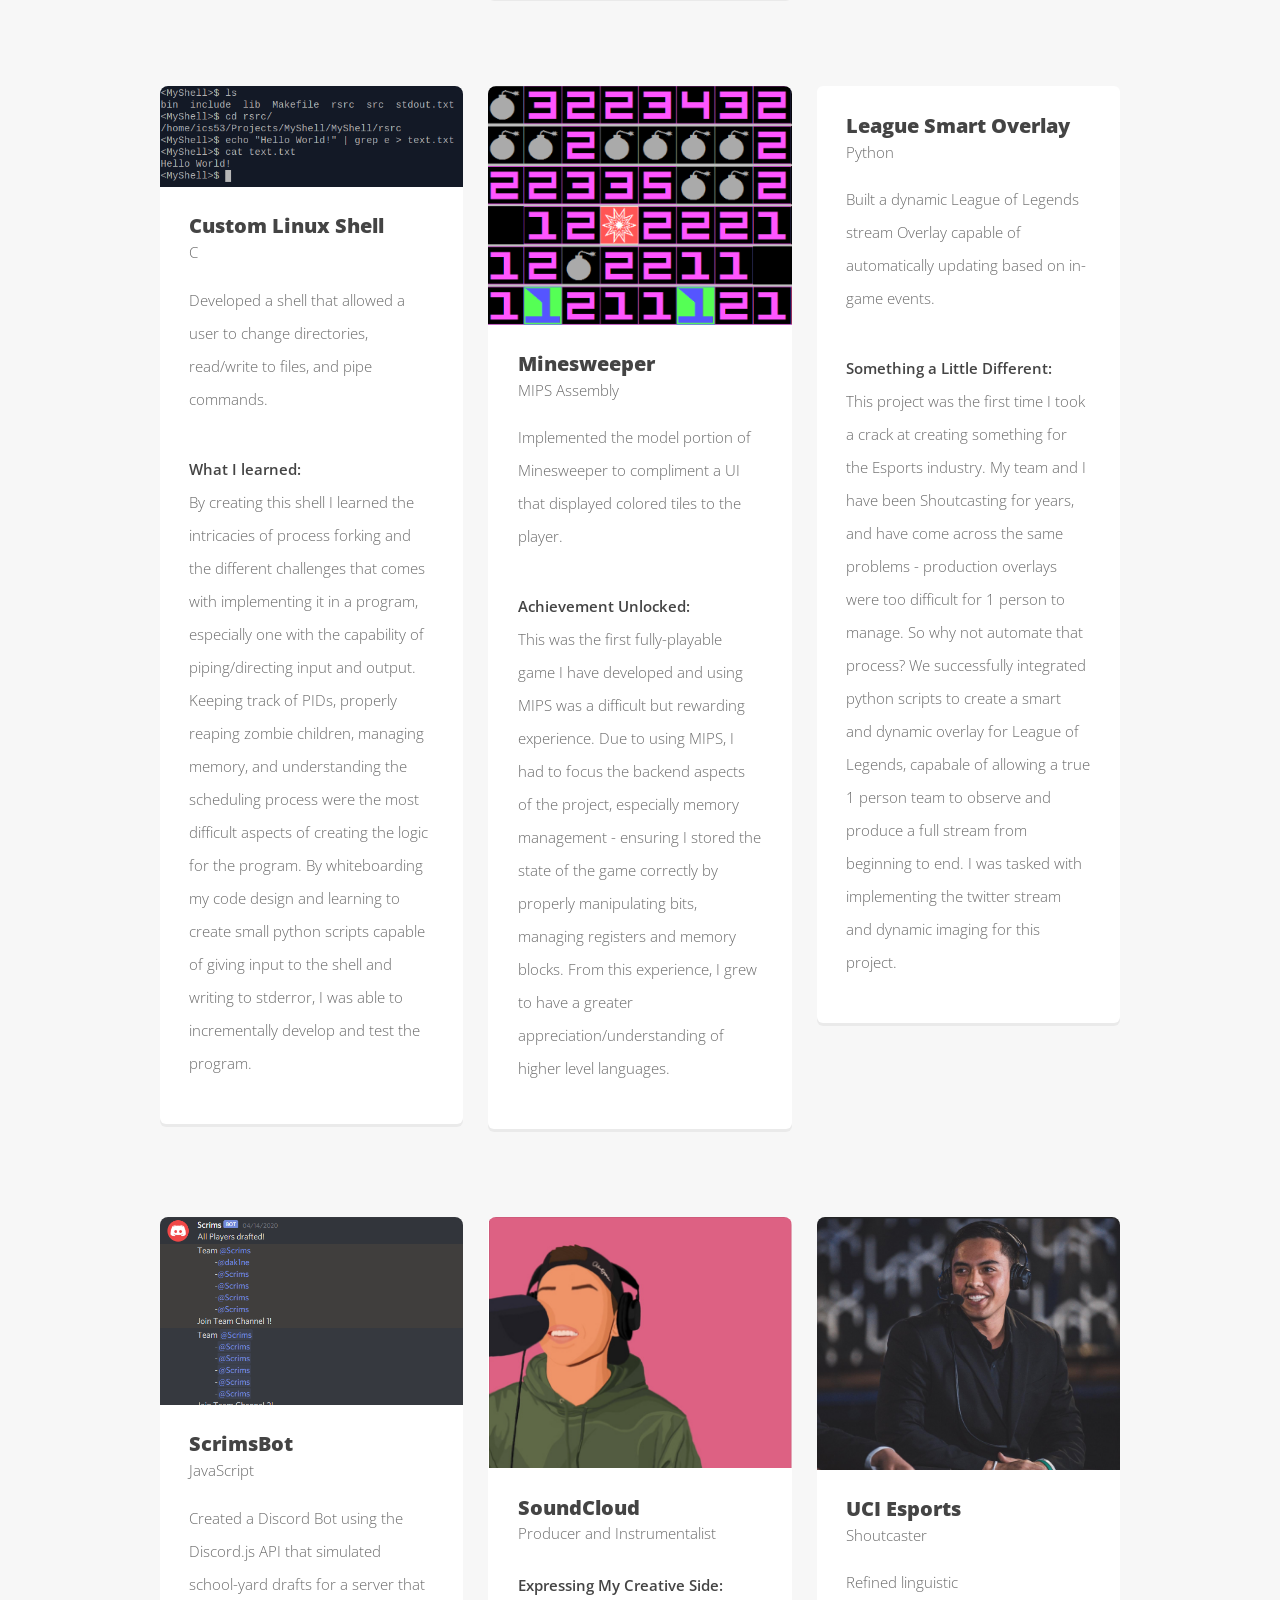
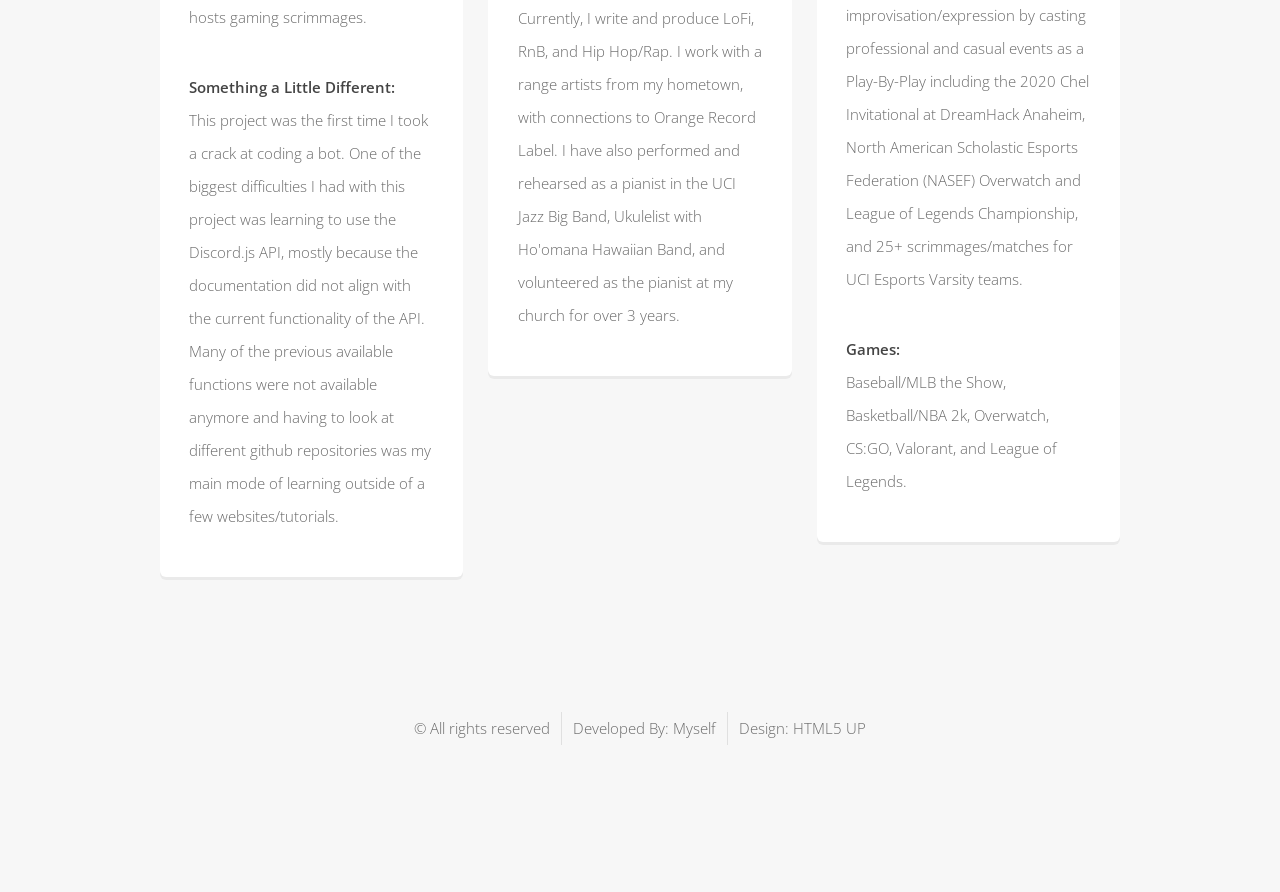
==== commit e1b513aa: "Update index.html" ====
--- a/index.html
+++ b/index.html
@@ -24,7 +24,7 @@
 								<br>
 								<div class="row aln-left">
 									<div class= "col-12-medium">
-										<a href="https://drive.google.com/file/d/1bwJDUNY-a2Ccu5Th_Cez3N246TAO5fge/view?usp=sharing" target="_blank" class="button">My Resume</a>
+										<a href="https://drive.google.com/file/d/1waquwVkY0CbkjC9TZZBXIdsxA4YckkwD/view?usp=sharing" target="_blank" class="button">My Resume</a>
 									</div>
 								</div>
 							</div>
@@ -154,17 +154,19 @@
 
 							<!-- Box -->
 								<section class="box feature">
-									<a href="#" class="image featured"><img src="images/Capture.PNG" alt="" /></a>
-									<div class="inner">
-										<header>
-											<h2>ScrimsBot</h2>
-											<p>JavaScript</p>
-										</header>
-										<p>Created a Discord Bot using the Discord.js API that simulated school-yard drafts for a server that hosts gaming scrimmages.</p>
+									<a href="#" class="image featured"><img src="images/unknown.png" alt="" /></a>
+									<div class="inner">
+										<header>
+											<h2>League Smart Overlay</h2>
+											<p>Python</p>
+										</header>
+										<p>Built a dynamic League of Legends stream Overlay capable of automatically updating based on in-game events.</p>
 									<br>
-									<strong>Something a Little Different:</strong> <p>This project was the first time I took a crack at coding a bot. One of the biggest difficulties I had with this project was learning to use the Discord.js 
-										API, mostly because the documentation did not align with the current functionality of the API. Many of the previous available functions were not available anymore and having to look at different 
-										github repositories was my main mode of learning outside of a few websites/tutorials.</p>
+									<strong>Something a Little Different:</strong> <p>This project was the first time I took a crack at creating something for the Esports industry. My team and I have been
+										Shoutcasting for years, and have come across the same problems - production overlays were too difficult for 1 person to manage. So why not automate that process? We successfully
+										integrated python scripts to create a smart and dynamic overlay for League of Legends, capabale of allowing a true 1 person team to observe and produce a full stream from beginning to end. I was
+										tasked with implementing the twitter stream and dynamic imaging for this project. 
+									</p>
 									</div>
 								</section>
 
@@ -180,6 +182,25 @@
 						<div class="col-4 col-12-medium">
 
 							<!-- Box -->
+							<section class="box feature">
+								<a href="#" class="image featured"><img src="images/Capture.PNG" alt="" /></a>
+								<div class="inner">
+									<header>
+										<h2>ScrimsBot</h2>
+										<p>JavaScript</p>
+									</header>
+									<p>Created a Discord Bot using the Discord.js API that simulated school-yard drafts for a server that hosts gaming scrimmages.</p>
+								<br>
+								<strong>Something a Little Different:</strong> <p>This project was the first time I took a crack at coding a bot. One of the biggest difficulties I had with this project was learning to use the Discord.js 
+									API, mostly because the documentation did not align with the current functionality of the API. Many of the previous available functions were not available anymore and having to look at different 
+									github repositories was my main mode of learning outside of a few websites/tutorials.</p>
+								</div>
+							</section>
+
+						</div>
+						<div class="col-4 col-12-medium">
+
+							<!-- Box -->
 								<section class="box feature">
 									<a href="https://soundcloud.com/dak1ne-beats" target="_blank" class="image featured"><img src="images/dak1nebeats.PNG" alt="" /></a>
 									<div class="inner">
@@ -187,11 +208,13 @@
 											<h2>SoundCloud</h2>
 											<p>Producer and Instrumentalist</p>
 										</header>
-										<p>Currently, I write and produce LoFi, RnB, and Hip Hop/Rap. I have also performed and rehearsed as a pianist in the UCI Jazz Big Band.</p>
-									</div>
-								</section>
-
-						</div>
+										<strong>Expressing My Creative Side:</strong><p>Currently, I write and produce LoFi, RnB, and Hip Hop/Rap. I work with a range artists from my hometown, with connections to Orange Record Label. I have also performed 
+											and rehearsed as a pianist in the UCI Jazz Big Band, Ukulelist with Ho'omana Hawaiian Band, and volunteered as the pianist at my church for over 3 years.</p>
+									</div>
+								</section>
+
+						</div>
+
 						<div class="col-4 col-12-medium">
 
 							<!-- Box -->
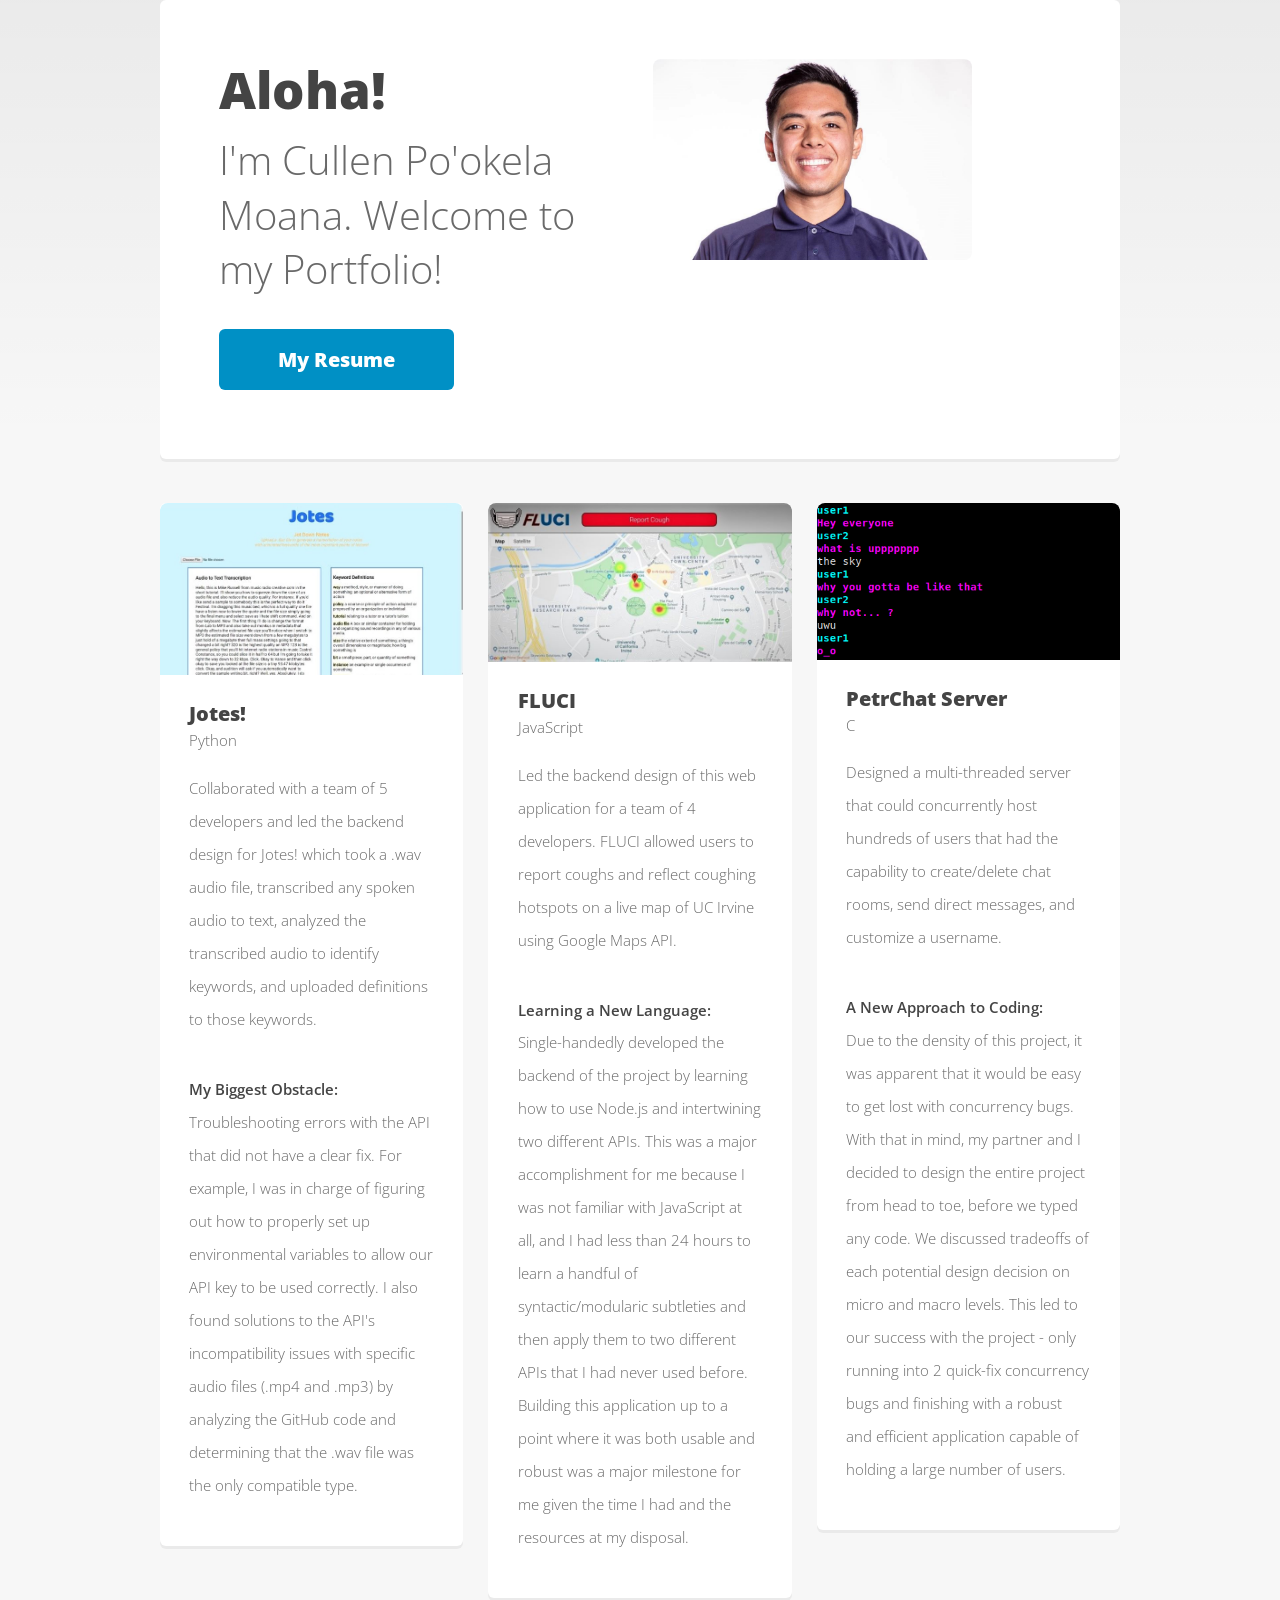
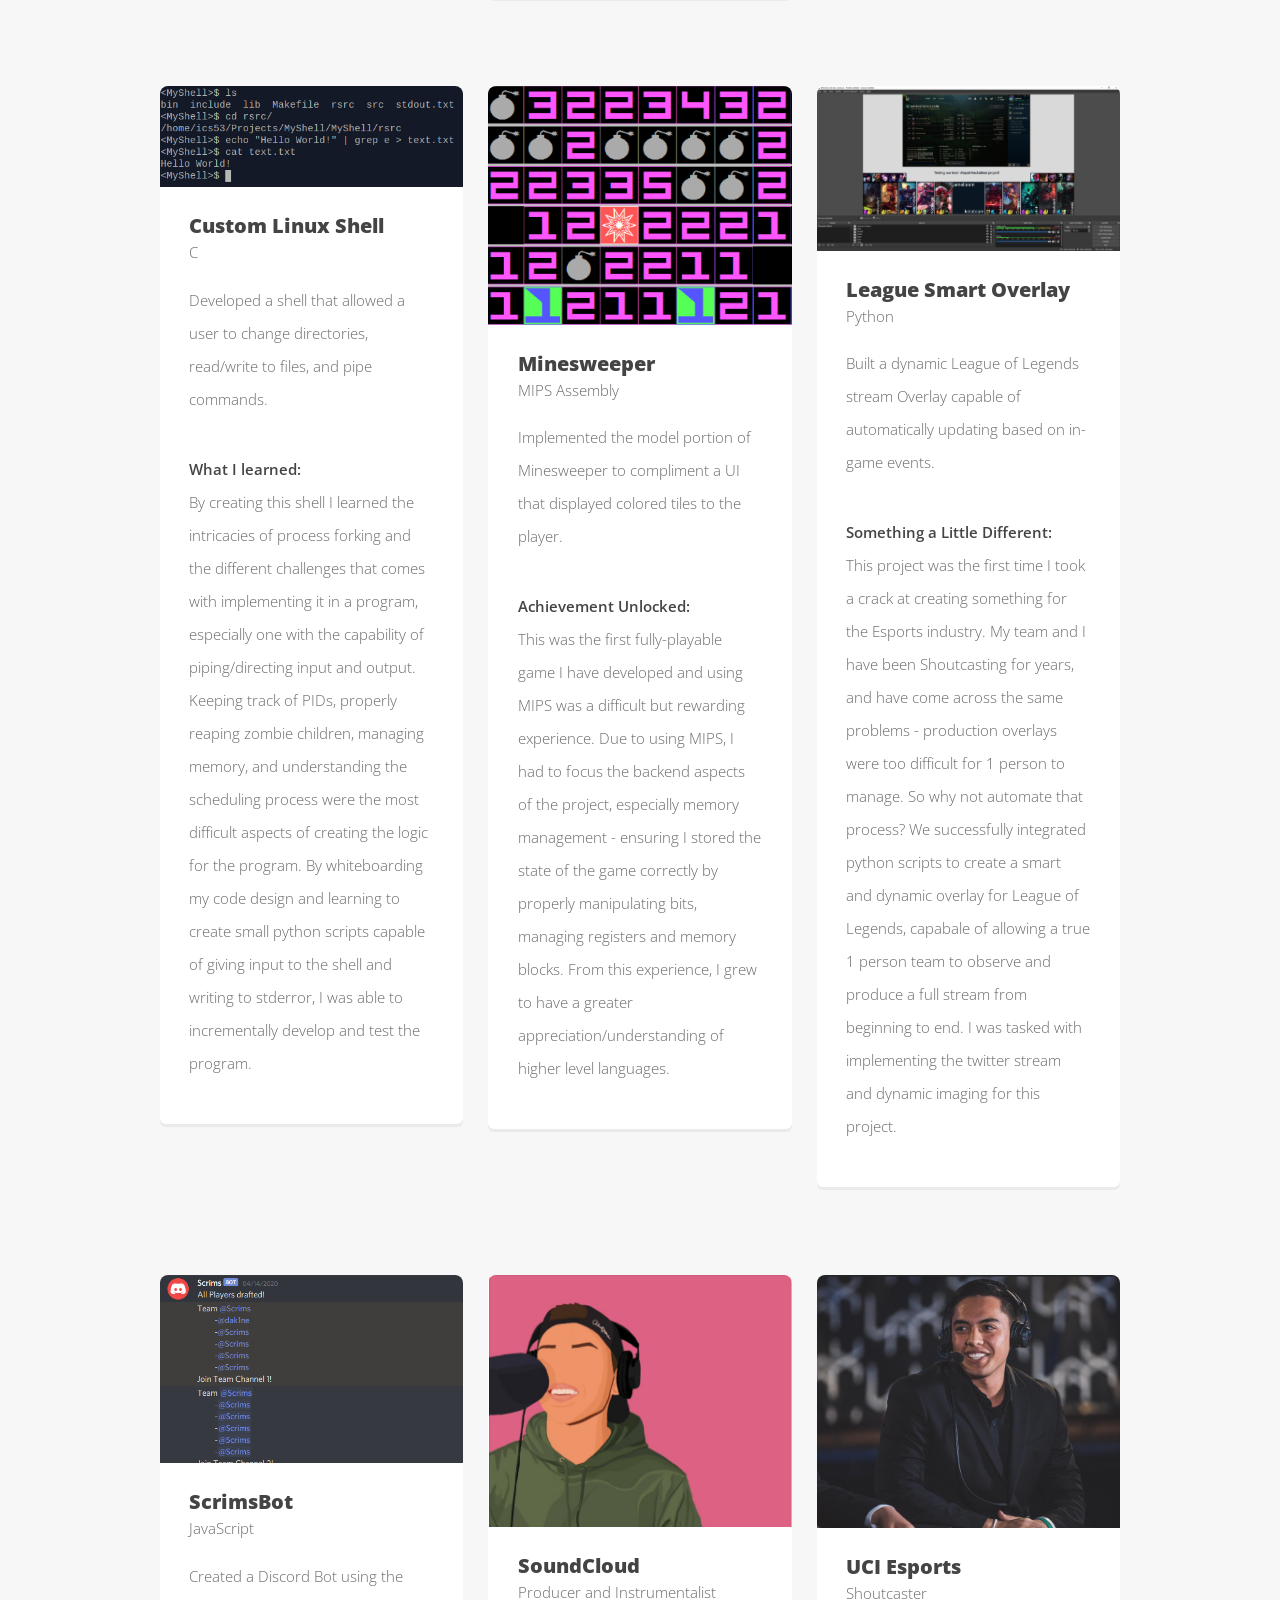
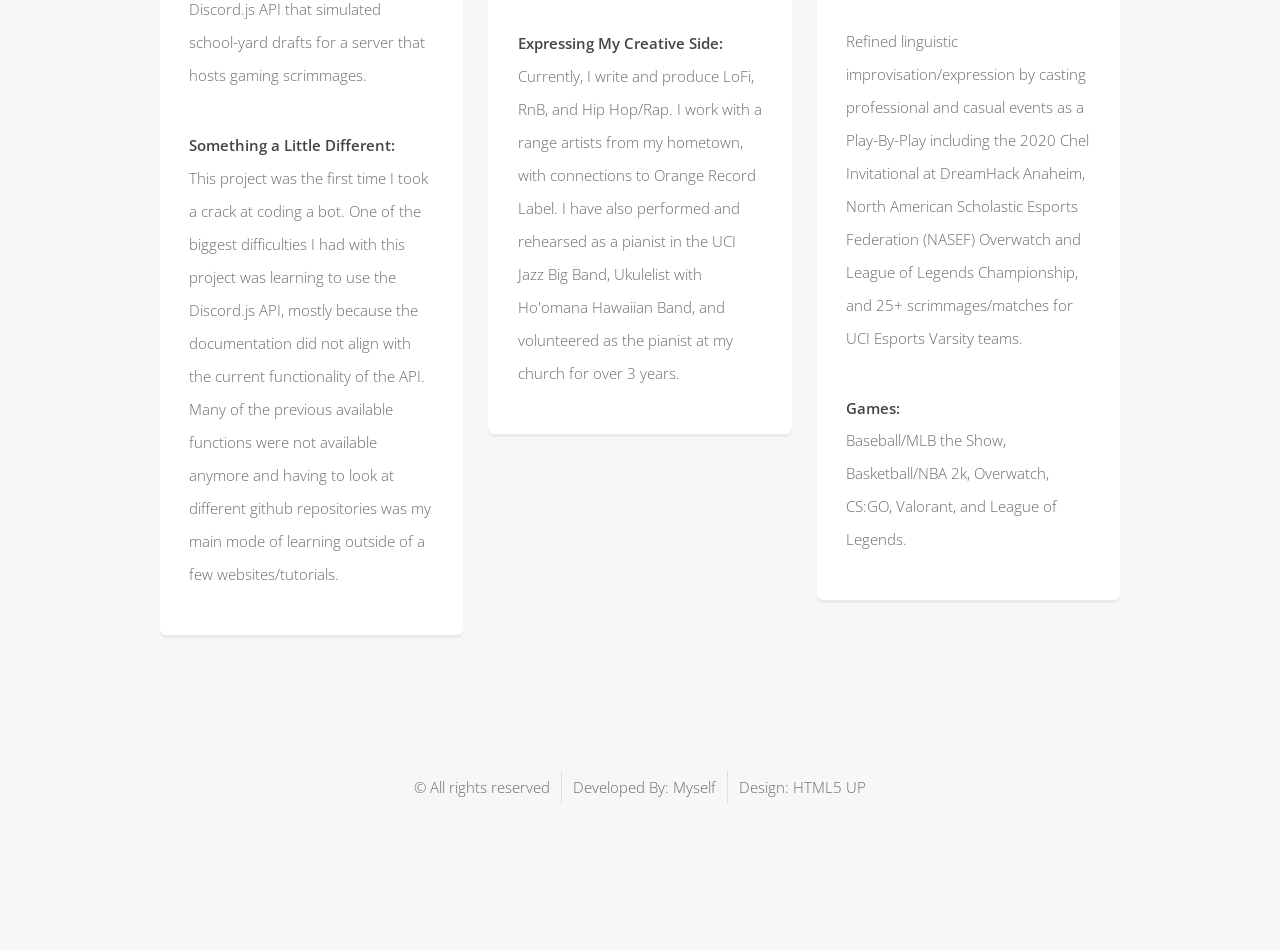
==== commit bcaf249b: "Updated Resume" ====
--- a/index.html
+++ b/index.html
@@ -24,7 +24,7 @@
 								<br>
 								<div class="row aln-left">
 									<div class= "col-12-medium">
-										<a href="https://drive.google.com/file/d/1waquwVkY0CbkjC9TZZBXIdsxA4YckkwD/view?usp=sharing" target="_blank" class="button">My Resume</a>
+										<a href="https://drive.google.com/file/d/1VDhNPUHEWcSPUDqSwdiVV-ya7U3dLo8q/view?usp=sharing" target="_blank" class="button">My Resume</a>
 									</div>
 								</div>
 							</div>
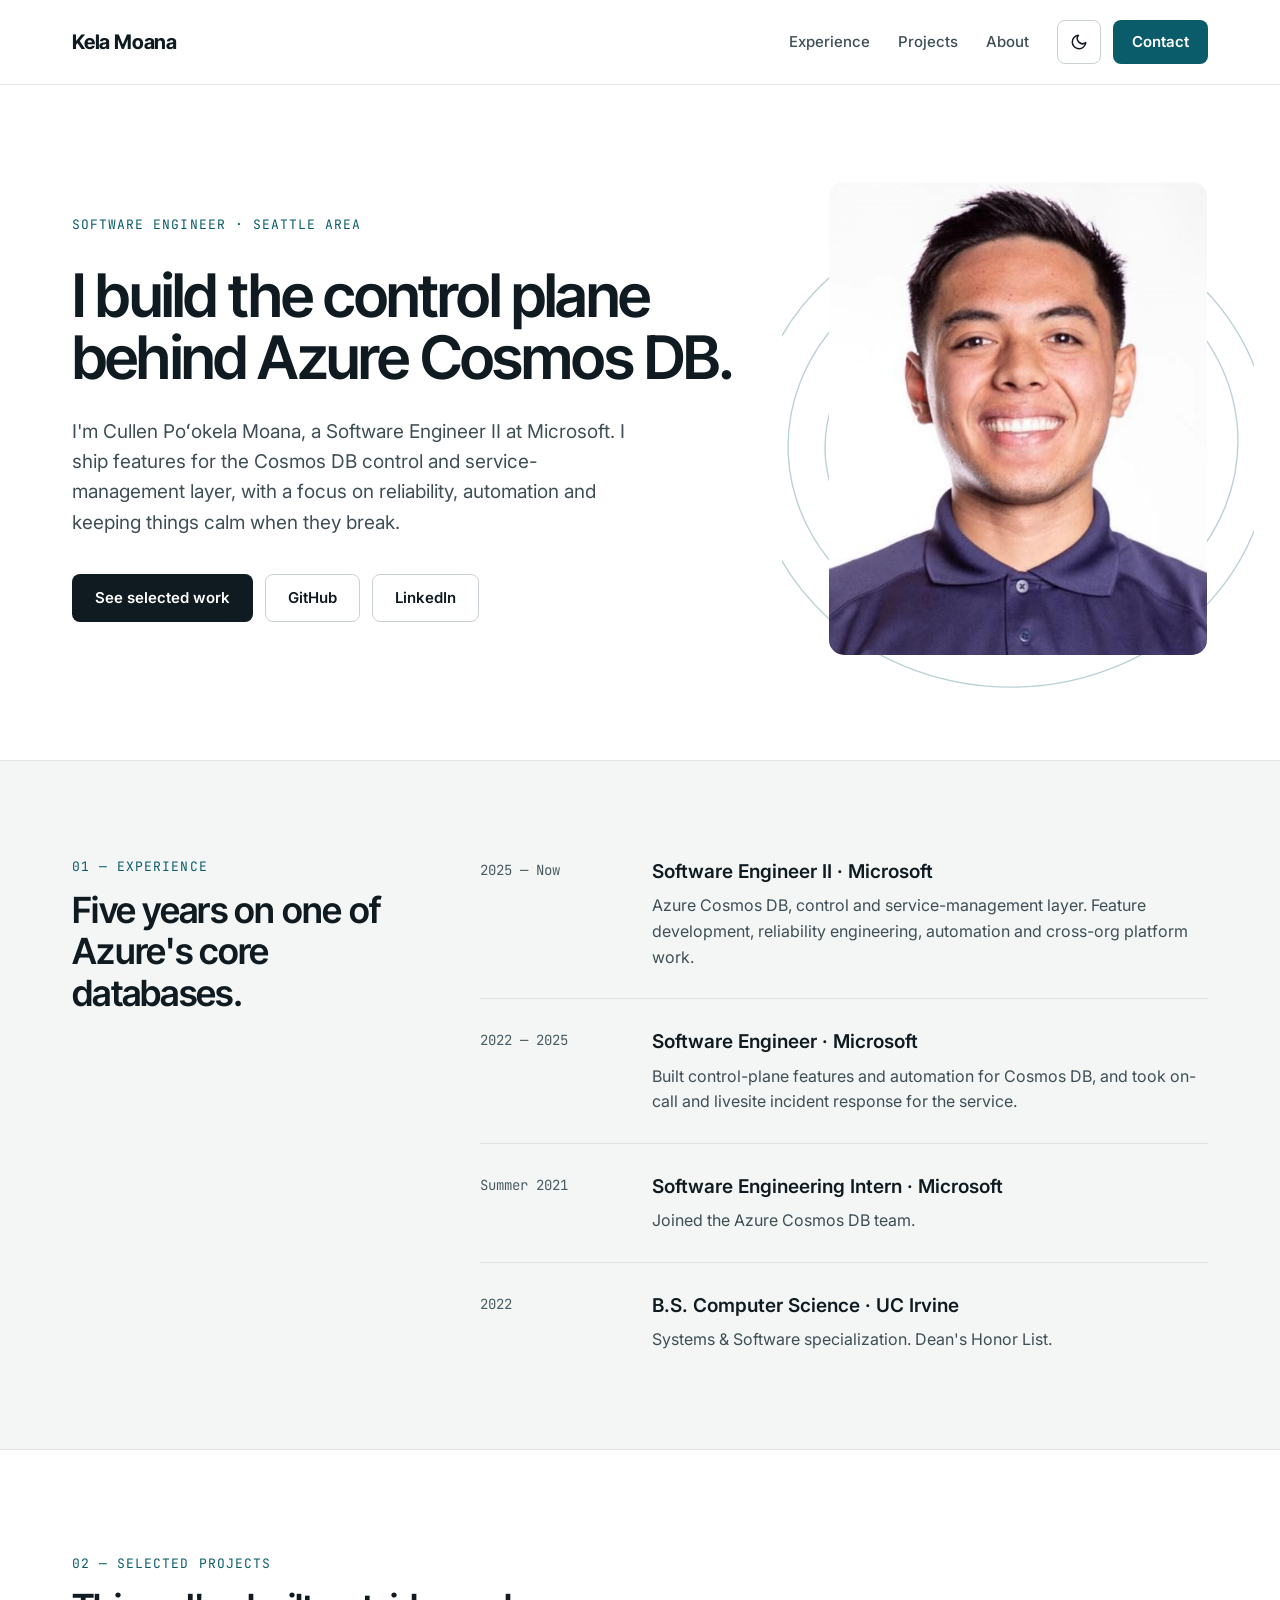
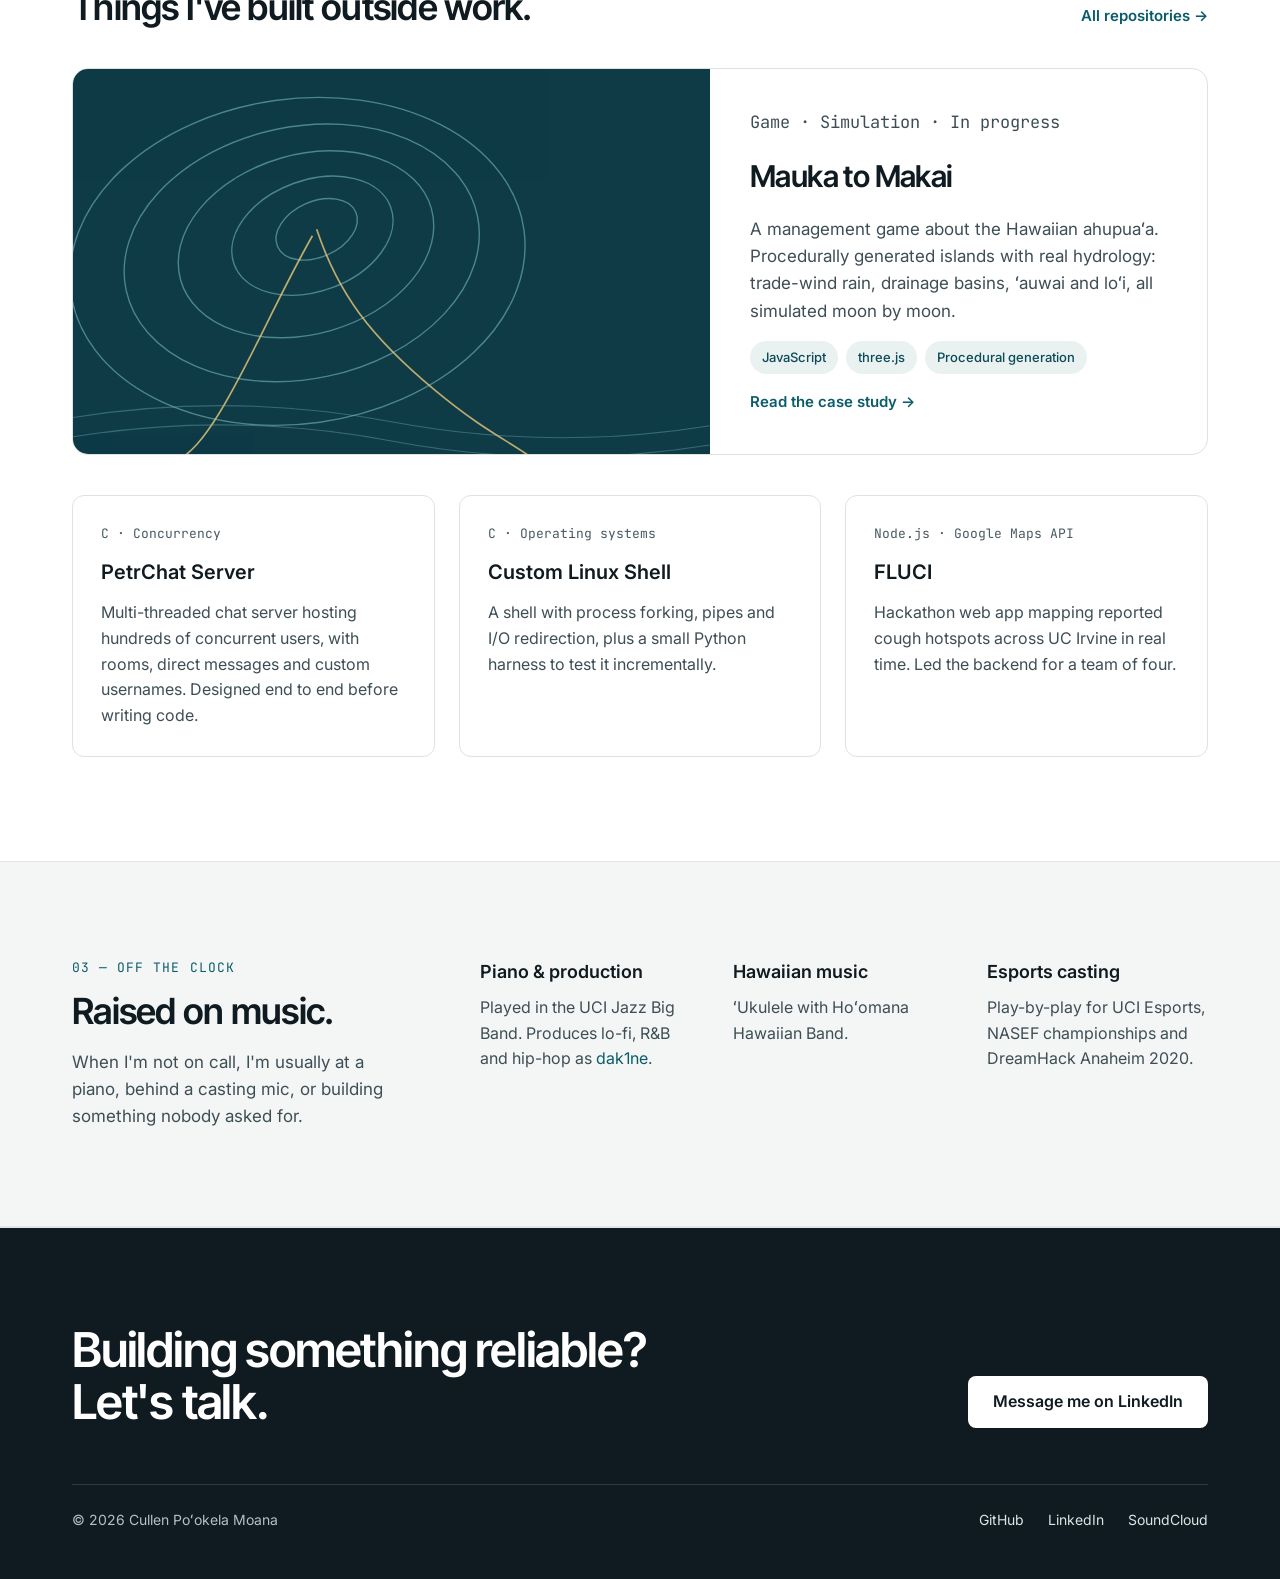
==== commit 1b235ed4: "Redesign site: clean one-page layout with light and dark themes Replaces the 2021 HTML5 UP template " ====
--- a/index.html
+++ b/index.html
@@ -1,268 +1,212 @@
-<!DOCTYPE HTML>
-<!--
-	Verti by HTML5 UP
-	html5up.net | @ajlkn
-	Free for personal and commercial use under the CCA 3.0 license (html5up.net/license)
--->
-<html>
-	<head>
-		<title>C. Po'okela Moana's Portfolio!</title>
-		<meta charset="utf-8" />
-		<meta name="viewport" content="width=device-width, initial-scale=1, user-scalable=no" />
-		<link rel="stylesheet" href="assets/css/main.css" />
-	</head>
-	<body class="is-preload homepage">
-		<div id="page-wrapper">
-
-			<!-- Banner -->
-				<div id="banner-wrapper">
-					<div id="banner" class="box container">
-						<div class="row">
-							<div class="col-6 col-12-medium">
-								<h2>Aloha!</h2>
-								<p>I'm Cullen Po'okela Moana. Welcome to my Portfolio!</p>
-								<br>
-								<div class="row aln-left">
-									<div class= "col-12-medium">
-										<a href="https://drive.google.com/file/d/1VDhNPUHEWcSPUDqSwdiVV-ya7U3dLo8q/view?usp=sharing" target="_blank" class="button">My Resume</a>
-									</div>
-								</div>
-							</div>
-							
-							<div class="col-5 col-12-medium">
-								<a href="https://www.linkedin.com/in/cullen-moana/" target="_blank" class="image fit"><img src="images/headshot.jpg"></a>
-							</div>
-						</div>
-					</div>
-				</div>
-
-			<!-- Projects -->
-				<div id="features-wrapper">
-					<div class="container">
-						<div class="row">
-							<div class="col-4 col-12-medium">
-
-								<!-- Box -->
-									<section class="box feature">
-										<a href="https://github.com/kelamoana/Jotes-" target="_blank" class="image featured"><img src="images/Jotes!.jpg" alt="" /></a>
-										<div class="inner">
-											<header>
-												<h2>Jotes!</h2>
-												<p>Python</p>
-											</header>
-											<p>Collaborated with a team of 5 developers and led the backend design for Jotes! which took a .wav audio file, 
-												transcribed any spoken audio to text, analyzed the transcribed audio to identify keywords, 
-													and uploaded definitions to those keywords.
-											</p>
-											<br>
-											<strong>My Biggest Obstacle:</strong> <p>Troubleshooting errors with the API that did not have a clear fix. For example,
-											 I was in charge of figuring out how to properly set up environmental variables to allow our API key to be used correctly. I also found solutions to the API's incompatibility issues with 
-											specific audio files (.mp4 and .mp3) by analyzing the GitHub code and determining that the .wav file was the only compatible type.</p>
-										</div>
-									</section>
-
-							</div>
-							<div class="col-4 col-12-medium">
-
-								<!-- Box -->
-									<section class="box feature">
-										<a href="https://github.com/kelamoana/FLUCI" target="_blank" class="image featured"><img src="images/FLUCI.jpg" alt="" /></a>
-										<div class="inner">
-											<header>
-												<h2>FLUCI</h2>
-												<p>JavaScript</p>
-											</header>
-											<p>Led the backend design of this web application for a team of 4 developers. 
-												FLUCI allowed users to report coughs and reflect coughing hotspots on a live map of UC Irvine using Google Maps API.</p>
-											<br>
-											<strong>Learning a New Language:</strong><p>Single-handedly developed the backend of the project by learning how to use Node.js and intertwining two different APIs. This was a major 
-												accomplishment for me because I was not familiar with JavaScript at all, and I had less than 24 hours to learn a handful of syntactic/modularic subtleties and then apply them to two different APIs that I had never used before. 
-												Building this application up to a point where it was both usable and robust was a major milestone for me given the time I had and the resources at my disposal.
-											</p>
-										</div>
-									</section>
-
-							</div>
-							<div class="col-4 col-12-medium">
-
-								<!-- Box -->
-									<section class="box feature">
-										<a href="#" class="image featured"><img src="images/user3chatroom.PNG" alt="" /></a>
-										<div class="inner">
-											<header>
-												<h2>PetrChat Server</h2>
-												<p>C</p>
-											</header>
-											<p>Designed a multi-threaded server that could concurrently host hundreds of users that had the capability to create/delete chat rooms, send direct messages, and customize a username.</p>
-											<br>
-											<strong>A New Approach to Coding:</strong><p>Due to the density of this project, it was apparent that it would be easy to get lost with concurrency bugs. With that in mind, my partner and I decided to design 
-												the entire project from head to toe, before we typed any code. We discussed tradeoffs of each potential design decision on micro and macro levels. This led to our success with the project - only running into 2 quick-fix concurrency bugs and finishing with 
-												a robust and efficient application capable of holding a large number of users.
-											</p>
-									</section>
-
-							</div>
-						</div>
-					</div>
-				</div>
-
-			<!-- Projects -->
-			<div id="features-wrapper">
-				<div class="container">
-					<div class="row">
-						<div class="col-4 col-12-medium">
-
-							<!-- Box -->
-								<section class="box feature">
-									<a href="#" class="image featured"><img src="images/myshell2.PNG" alt="" /></a>
-									<div class="inner">
-										<header>
-											<h2>Custom Linux Shell</h2>
-											<p>C</p>
-										</header>
-										<p>Developed a shell that allowed a user to change directories, read/write to files, and pipe commands.</p>
-										<br>
-										<strong>What I learned:</strong><p>By creating this shell I learned the intricacies of process forking and the different challenges that comes with implementing it
-											in a program, especially one with the capability of piping/directing input and output. Keeping track of PIDs, properly reaping zombie children, managing memory, and understanding the scheduling process were the most difficult aspects of 
-											creating the logic for the program. By whiteboarding my code design and learning to create small python scripts capable of giving input to the shell
-											and writing to stderror, I was able to incrementally develop and test the program. 
-										</p>
-									</div>
-								</section>
-
-						</div>
-						<div class="col-4 col-12-medium">
-
-							<!-- Box -->
-								<section class="box feature">
-									<a href="#" class="image featured"><img src="images/minesweeper.PNG" alt="" /></a>
-									<div class="inner">
-										<header>
-											<h2>Minesweeper</h2>
-											<p>MIPS Assembly</p>
-										</header>
-										<p>Implemented the model portion of Minesweeper to compliment a UI that displayed colored tiles to the player.</p>
-										<br>
-										<strong>Achievement Unlocked:</strong><p>This was the first fully-playable game I have developed and using MIPS was a difficult
-											but rewarding experience. Due to using MIPS, I had to focus the backend aspects of the project, especially memory management - ensuring I stored the 
-											state of the game correctly by properly manipulating bits, managing registers and memory blocks. From this experience, I grew to have a greater appreciation/understanding of higher level languages.</p>
-									</div>
-								</section>
-
-						</div>
-						<div class="col-4 col-12-medium">
-
-							<!-- Box -->
-								<section class="box feature">
-									<a href="#" class="image featured"><img src="images/unknown.png" alt="" /></a>
-									<div class="inner">
-										<header>
-											<h2>League Smart Overlay</h2>
-											<p>Python</p>
-										</header>
-										<p>Built a dynamic League of Legends stream Overlay capable of automatically updating based on in-game events.</p>
-									<br>
-									<strong>Something a Little Different:</strong> <p>This project was the first time I took a crack at creating something for the Esports industry. My team and I have been
-										Shoutcasting for years, and have come across the same problems - production overlays were too difficult for 1 person to manage. So why not automate that process? We successfully
-										integrated python scripts to create a smart and dynamic overlay for League of Legends, capabale of allowing a true 1 person team to observe and produce a full stream from beginning to end. I was
-										tasked with implementing the twitter stream and dynamic imaging for this project. 
-									</p>
-									</div>
-								</section>
-
-						</div>
-					</div>
-				</div>
-			</div>
-
-			<!-- Projects -->
-			<div id="features-wrapper">
-				<div class="container">
-					<div class="row">
-						<div class="col-4 col-12-medium">
-
-							<!-- Box -->
-							<section class="box feature">
-								<a href="#" class="image featured"><img src="images/Capture.PNG" alt="" /></a>
-								<div class="inner">
-									<header>
-										<h2>ScrimsBot</h2>
-										<p>JavaScript</p>
-									</header>
-									<p>Created a Discord Bot using the Discord.js API that simulated school-yard drafts for a server that hosts gaming scrimmages.</p>
-								<br>
-								<strong>Something a Little Different:</strong> <p>This project was the first time I took a crack at coding a bot. One of the biggest difficulties I had with this project was learning to use the Discord.js 
-									API, mostly because the documentation did not align with the current functionality of the API. Many of the previous available functions were not available anymore and having to look at different 
-									github repositories was my main mode of learning outside of a few websites/tutorials.</p>
-								</div>
-							</section>
-
-						</div>
-						<div class="col-4 col-12-medium">
-
-							<!-- Box -->
-								<section class="box feature">
-									<a href="https://soundcloud.com/dak1ne-beats" target="_blank" class="image featured"><img src="images/dak1nebeats.PNG" alt="" /></a>
-									<div class="inner">
-										<header>
-											<h2>SoundCloud</h2>
-											<p>Producer and Instrumentalist</p>
-										</header>
-										<strong>Expressing My Creative Side:</strong><p>Currently, I write and produce LoFi, RnB, and Hip Hop/Rap. I work with a range artists from my hometown, with connections to Orange Record Label. I have also performed 
-											and rehearsed as a pianist in the UCI Jazz Big Band, Ukulelist with Ho'omana Hawaiian Band, and volunteered as the pianist at my church for over 3 years.</p>
-									</div>
-								</section>
-
-						</div>
-
-						<div class="col-4 col-12-medium">
-
-							<!-- Box -->
-								<section class="box feature">
-									<a href="https://drive.google.com/file/d/1v8m-ioYJmkCiAMmhA1cK2ODGrgRtuLxu/view?usp=sharing" target="_blank" class="image featured"><img src="images/image0 (2).png" alt="" /></a>
-									<div class="inner">
-										<header>
-											<h2>UCI Esports</h2>
-											<p>Shoutcaster</p>
-										</header>
-										<p>Refined linguistic improvisation/expression by casting professional and casual events as a Play-By-Play including the 2020 Chel Invitational at DreamHack Anaheim, 
-											North American Scholastic Esports Federation (NASEF) Overwatch and League of Legends Championship, 
-											and 25+ scrimmages/matches for UCI Esports Varsity teams.</p>
-										<br>
-										<strong>Games:</strong><p>Baseball/MLB the Show, Basketball/NBA 2k, Overwatch, CS:GO, Valorant, and League of Legends.</p>
-									</div>
-								</section>
-
-						</div>
-					</div>
-				</div>
-			</div>
-
-			<!-- Footer -->
-				<div id="footer-wrapper">
-					<footer id="footer" class="container">
-						<div class="row aln-center">
-									<div>
-										<ul class="menu">
-											<li>&copy; All rights reserved</li><li>Developed By: Myself</li><li>Design: HTML5 UP</li>
-										</ul>
-									</div>
-
-							</div>
-						</div>
-					</footer>
-				</div>
-
-			</div>
-
-		<!-- Scripts -->
-
-			<script src="assets/js/jquery.min.js"></script>
-			<!--script src="assets/js/jquery.dropotron.min.js"></script-->
-			<script src="assets/js/browser.min.js"></script>
-			<script src="assets/js/breakpoints.min.js"></script>
-			<script src="assets/js/util.js"></script>
-			<script src="assets/js/main.js"></script>
-
-	</body>
-</html>+<!doctype html>
+<html lang="en">
+<head>
+  <meta charset="utf-8">
+  <meta name="viewport" content="width=device-width, initial-scale=1">
+  <title>Kela Moana · Software Engineer</title>
+  <meta name="description" content="Cullen Poʻokela Moana, Software Engineer II at Microsoft working on the Azure Cosmos DB control plane: reliability, automation and incident response.">
+  <meta name="theme-color" content="#ffffff" media="(prefers-color-scheme: light)">
+  <meta name="theme-color" content="#0b1417" media="(prefers-color-scheme: dark)">
+  <meta property="og:type" content="website">
+  <meta property="og:title" content="Kela Moana · Software Engineer">
+  <meta property="og:description" content="Software Engineer II on the Azure Cosmos DB control plane.">
+  <meta property="og:url" content="https://kelamoana.github.io/">
+  <meta property="og:image" content="https://kelamoana.github.io/images/headshot.jpg">
+  <link rel="icon" href="favicon.svg" type="image/svg+xml">
+  <link rel="preconnect" href="https://fonts.googleapis.com">
+  <link rel="preconnect" href="https://fonts.gstatic.com" crossorigin>
+  <link href="https://fonts.googleapis.com/css2?family=Inter+Tight:wght@500;600;700&family=Inter:wght@400;500;600&family=JetBrains+Mono:wght@400;500&display=swap" rel="stylesheet">
+  <link rel="stylesheet" href="assets/css/site.css">
+  <script src="assets/js/theme.js"></script>
+</head>
+<body>
+  <a class="skip-link" href="#main">Skip to content</a>
+
+  <header class="site-header">
+    <nav class="nav container" aria-label="Main">
+      <a class="brand" href="./">Kela Moana</a>
+      <div class="nav-links">
+        <a class="nav-section" href="#experience">Experience</a>
+        <a class="nav-section" href="#projects">Projects</a>
+        <a class="nav-section" href="#about">About</a>
+        <div class="nav-actions">
+          <button class="icon-button theme-toggle" type="button" data-theme-toggle aria-label="Switch theme">
+            <svg class="icon-moon" viewBox="0 0 24 24" fill="none" stroke="currentColor" stroke-width="2" stroke-linecap="round" stroke-linejoin="round" aria-hidden="true"><path d="M21 12.8A9 9 0 1 1 11.2 3a7 7 0 0 0 9.8 9.8z"/></svg>
+            <svg class="icon-sun" viewBox="0 0 24 24" fill="none" stroke="currentColor" stroke-width="2" stroke-linecap="round" aria-hidden="true"><circle cx="12" cy="12" r="4"/><path d="M12 2v2M12 20v2M4.9 4.9l1.4 1.4M17.7 17.7l1.4 1.4M2 12h2M20 12h2M4.9 19.1l1.4-1.4M17.7 6.3l1.4-1.4"/></svg>
+          </button>
+          <a class="button button-accent" href="#contact">Contact</a>
+        </div>
+      </div>
+    </nav>
+  </header>
+
+  <main id="main">
+    <section class="hero container" aria-labelledby="hero-title">
+      <div class="hero-copy">
+        <p class="label">Software Engineer · Seattle area</p>
+        <h1 id="hero-title" class="display">I build the control plane behind Azure Cosmos DB.</h1>
+        <p class="lede">I'm Cullen Poʻokela Moana, a Software Engineer II at Microsoft. I ship features for the Cosmos DB control and service-management layer, with a focus on reliability, automation and keeping things calm when they break.</p>
+        <div class="hero-actions">
+          <a class="button button-primary" href="#projects">See selected work</a>
+          <a class="button button-outline" href="https://github.com/kelamoana">GitHub</a>
+          <a class="button button-outline" href="https://www.linkedin.com/in/cullen-moana/">LinkedIn</a>
+        </div>
+      </div>
+      <div class="hero-photo">
+        <svg class="contours" viewBox="0 0 400 480" aria-hidden="true">
+          <g fill="none" stroke-width="1.2">
+            <ellipse cx="210" cy="250" rx="60" ry="44" transform="rotate(-18 210 250)"/>
+            <ellipse cx="206" cy="252" rx="96" ry="72" transform="rotate(-14 206 252)"/>
+            <ellipse cx="202" cy="256" rx="132" ry="104" transform="rotate(-10 202 256)"/>
+            <ellipse cx="198" cy="260" rx="166" ry="138" transform="rotate(-6 198 260)"/>
+            <ellipse cx="196" cy="262" rx="196" ry="172" transform="rotate(-3 196 262)"/>
+            <ellipse cx="194" cy="266" rx="226" ry="208"/>
+          </g>
+        </svg>
+        <img src="images/headshot.jpg" alt="Portrait of Kela Moana" width="380" height="475">
+      </div>
+    </section>
+
+    <section id="experience" class="band" aria-labelledby="experience-title">
+      <div class="container section split">
+        <div class="split-head">
+          <p class="label">01 — Experience</p>
+          <h2 id="experience-title" class="display section-title">Five years on one of Azure's core databases.</h2>
+        </div>
+        <ol class="split-body timeline">
+          <li>
+            <p class="when">2025 — Now</p>
+            <div class="what">
+              <h3>Software Engineer II · Microsoft</h3>
+              <p>Azure Cosmos DB, control and service-management layer. Feature development, reliability engineering, automation and cross-org platform work.</p>
+            </div>
+          </li>
+          <li>
+            <p class="when">2022 — 2025</p>
+            <div class="what">
+              <h3>Software Engineer · Microsoft</h3>
+              <p>Built control-plane features and automation for Cosmos DB, and took on-call and livesite incident response for the service.</p>
+            </div>
+          </li>
+          <li>
+            <p class="when">Summer 2021</p>
+            <div class="what">
+              <h3>Software Engineering Intern · Microsoft</h3>
+              <p>Joined the Azure Cosmos DB team.</p>
+            </div>
+          </li>
+          <li>
+            <p class="when">2022</p>
+            <div class="what">
+              <h3>B.S. Computer Science · UC Irvine</h3>
+              <p>Systems &amp; Software specialization. Dean's Honor List.</p>
+            </div>
+          </li>
+        </ol>
+      </div>
+    </section>
+
+    <section id="projects" class="container projects" aria-labelledby="projects-title">
+      <div class="projects-head">
+        <div>
+          <p class="label">02 — Selected projects</p>
+          <h2 id="projects-title" class="display section-title">Things I've built outside work.</h2>
+        </div>
+        <a href="https://github.com/kelamoana" style="font-weight: 600; font-size: 15px">All repositories →</a>
+      </div>
+
+      <a class="feature" href="projects/mauka-to-makai.html">
+        <div class="feature-art">
+          <svg viewBox="0 0 640 360" preserveAspectRatio="xMidYMid slice" aria-hidden="true">
+            <g fill="none" stroke="#7fc4c9" stroke-width="1.3" opacity="0.55">
+              <ellipse cx="250" cy="150" rx="40" ry="26" transform="rotate(-24 250 150)"/>
+              <ellipse cx="246" cy="156" rx="78" ry="52" transform="rotate(-20 246 156)"/>
+              <ellipse cx="240" cy="164" rx="122" ry="84" transform="rotate(-16 240 164)"/>
+              <ellipse cx="236" cy="172" rx="168" ry="118" transform="rotate(-12 236 172)"/>
+              <ellipse cx="232" cy="180" rx="214" ry="152" transform="rotate(-8 232 180)"/>
+            </g>
+            <g fill="none" stroke="#e8c77a" stroke-width="1.6" opacity="0.8">
+              <path d="M250 150 C 270 210, 300 250, 360 300 S 440 350, 470 380"/>
+              <path d="M246 156 C 210 220, 190 270, 160 320 S 120 360, 110 380"/>
+            </g>
+            <g fill="none" stroke="#7fc4c9" stroke-width="1" opacity="0.35">
+              <path d="M0 330 Q 160 300 320 330 T 640 330"/>
+              <path d="M0 348 Q 160 318 320 348 T 640 348"/>
+            </g>
+          </svg>
+        </div>
+        <div class="feature-body">
+          <p class="mono">Game · Simulation · In progress</p>
+          <h3 class="display">Mauka to Makai</h3>
+          <p>A management game about the Hawaiian ahupuaʻa. Procedurally generated islands with real hydrology: trade-wind rain, drainage basins, ʻauwai and loʻi, all simulated moon by moon.</p>
+          <ul class="tags" aria-label="Technologies">
+            <li>JavaScript</li>
+            <li>three.js</li>
+            <li>Procedural generation</li>
+          </ul>
+          <span class="feature-link">Read the case study →</span>
+        </div>
+      </a>
+
+      <div class="card-grid">
+        <article class="card">
+          <p class="mono">C · Concurrency</p>
+          <h3>PetrChat Server</h3>
+          <p>Multi-threaded chat server hosting hundreds of concurrent users, with rooms, direct messages and custom usernames. Designed end to end before writing code.</p>
+        </article>
+        <article class="card">
+          <p class="mono">C · Operating systems</p>
+          <h3>Custom Linux Shell</h3>
+          <p>A shell with process forking, pipes and I/O redirection, plus a small Python harness to test it incrementally.</p>
+        </article>
+        <article class="card">
+          <p class="mono">Node.js · Google Maps API</p>
+          <h3><a href="https://github.com/kelamoana/FLUCI">FLUCI</a></h3>
+          <p>Hackathon web app mapping reported cough hotspots across UC Irvine in real time. Led the backend for a team of four.</p>
+        </article>
+      </div>
+    </section>
+
+    <section id="about" class="band" aria-labelledby="about-title">
+      <div class="container section split">
+        <div class="split-head">
+          <p class="label">03 — Off the clock</p>
+          <h2 id="about-title" class="display section-title">Raised on music.</h2>
+          <p class="section-intro">When I'm not on call, I'm usually at a piano, behind a casting mic, or building something nobody asked for.</p>
+        </div>
+        <div class="split-body interests">
+          <div>
+            <h3>Piano &amp; production</h3>
+            <p>Played in the UCI Jazz Big Band. Produces lo-fi, R&amp;B and hip-hop as <a href="https://soundcloud.com/dak1ne-beats">dak1ne</a>.</p>
+          </div>
+          <div>
+            <h3>Hawaiian music</h3>
+            <p>ʻUkulele with Hoʻomana Hawaiian Band.</p>
+          </div>
+          <div>
+            <h3>Esports casting</h3>
+            <p>Play-by-play for UCI Esports, NASEF championships and DreamHack Anaheim 2020.</p>
+          </div>
+        </div>
+      </div>
+    </section>
+  </main>
+
+  <footer id="contact" class="site-footer">
+    <div class="container">
+      <div class="footer-cta">
+        <h2 class="display">Building something reliable? Let's talk.</h2>
+        <a class="button" href="https://www.linkedin.com/in/cullen-moana/">Message me on LinkedIn</a>
+      </div>
+      <div class="footer-meta">
+        <p>© 2026 Cullen Poʻokela Moana</p>
+        <nav aria-label="Elsewhere">
+          <a href="https://github.com/kelamoana">GitHub</a>
+          <a href="https://www.linkedin.com/in/cullen-moana/">LinkedIn</a>
+          <a href="https://soundcloud.com/dak1ne-beats">SoundCloud</a>
+        </nav>
+      </div>
+    </div>
+  </footer>
+</body>
+</html>
--- a/assets/css/site.css
+++ b/assets/css/site.css
@@ -0,0 +1,321 @@
+/* Kela Moana — site styles. Light and dark themes share one set of tokens. */
+
+:root {
+  --bg: #ffffff;
+  --surface: #f4f6f5;
+  --card: #ffffff;
+  --ink: #0f1b20;
+  --ink-strong: #0f1b20;
+  --muted: #3e4e55;
+  --subtle: #4a5a61;
+  --line: #dde3e2;
+  --line-soft: #e1e6e5;
+  --control-line: #c9d2d1;
+  --accent: #0b5c6b;
+  --accent-hover: #08414c;
+  --on-accent: #ffffff;
+  --primary-bg: #0f1b20;
+  --primary-ink: #ffffff;
+  --tag-bg: #eaf1f1;
+  --tag-ink: #0b4a56;
+  --art-bg: #0e3b45;
+  --contour-opacity: 0.28;
+  --footer-bg: #0f1b20;
+  --footer-ink: #ffffff;
+  --footer-muted: #b4c0c3;
+  --footer-link: #dce4e6;
+  --footer-line: #2c3a40;
+  --footer-cta-bg: #ffffff;
+  --footer-cta-ink: #0f1b20;
+  --photo-border: transparent;
+  color-scheme: light;
+}
+
+@media (prefers-color-scheme: dark) {
+  :root:not([data-theme="light"]) {
+    --bg: #0b1417;
+    --surface: #111d21;
+    --card: #111d21;
+    --ink: #e8eeef;
+    --ink-strong: #f2f6f6;
+    --muted: #a9b7bb;
+    --subtle: #8fa0a5;
+    --line: #22323a;
+    --line-soft: #1e2d33;
+    --control-line: #33454c;
+    --accent: #5fc1c9;
+    --accent-hover: #8ed6db;
+    --on-accent: #06272c;
+    --primary-bg: #e8eeef;
+    --primary-ink: #0b1417;
+    --tag-bg: #16323a;
+    --tag-ink: #a6dfe3;
+    --art-bg: #0c2f37;
+    --contour-opacity: 0.3;
+    --footer-bg: #071013;
+    --footer-ink: #e8eeef;
+    --footer-muted: #8fa0a5;
+    --footer-link: #c7d2d5;
+    --footer-line: #1c2a30;
+    --footer-cta-bg: #5fc1c9;
+    --footer-cta-ink: #06272c;
+    --photo-border: #22323a;
+    color-scheme: dark;
+  }
+}
+
+:root[data-theme="dark"] {
+  --bg: #0b1417;
+  --surface: #111d21;
+  --card: #111d21;
+  --ink: #e8eeef;
+  --ink-strong: #f2f6f6;
+  --muted: #a9b7bb;
+  --subtle: #8fa0a5;
+  --line: #22323a;
+  --line-soft: #1e2d33;
+  --control-line: #33454c;
+  --accent: #5fc1c9;
+  --accent-hover: #8ed6db;
+  --on-accent: #06272c;
+  --primary-bg: #e8eeef;
+  --primary-ink: #0b1417;
+  --tag-bg: #16323a;
+  --tag-ink: #a6dfe3;
+  --art-bg: #0c2f37;
+  --contour-opacity: 0.3;
+  --footer-bg: #071013;
+  --footer-ink: #e8eeef;
+  --footer-muted: #8fa0a5;
+  --footer-link: #c7d2d5;
+  --footer-line: #1c2a30;
+  --footer-cta-bg: #5fc1c9;
+  --footer-cta-ink: #06272c;
+  --photo-border: #22323a;
+  color-scheme: dark;
+}
+
+/* Base */
+*, *::before, *::after { box-sizing: border-box; }
+html { scroll-behavior: smooth; }
+@media (prefers-reduced-motion: reduce) { html { scroll-behavior: auto; } }
+
+body {
+  margin: 0;
+  background: var(--bg);
+  color: var(--ink);
+  font-family: "Inter", system-ui, -apple-system, "Segoe UI", sans-serif;
+  font-size: 16px;
+  line-height: 1.6;
+  -webkit-font-smoothing: antialiased;
+}
+
+img { max-width: 100%; display: block; }
+a { color: var(--accent); text-decoration: none; }
+a:hover { color: var(--accent-hover); text-decoration: underline; }
+a:focus-visible, button:focus-visible { outline: 2px solid var(--accent); outline-offset: 3px; border-radius: 4px; }
+
+h1, h2, h3 { margin: 0; color: var(--ink-strong); }
+p, dl, dd { margin: 0; }
+
+.skip-link {
+  position: absolute; left: 16px; top: -48px;
+  padding: 8px 14px; border-radius: 8px;
+  background: var(--primary-bg); color: var(--primary-ink);
+  z-index: 10;
+}
+.skip-link:focus { top: 12px; }
+
+.container { max-width: 1200px; margin: 0 auto; padding: 0 32px; }
+
+.label {
+  font-family: "JetBrains Mono", ui-monospace, monospace;
+  font-size: 13px;
+  letter-spacing: 0.08em;
+  text-transform: uppercase;
+  color: var(--accent);
+}
+.mono { font-family: "JetBrains Mono", ui-monospace, monospace; font-size: 13px; color: var(--subtle); }
+
+.display {
+  font-family: "Inter Tight", "Inter", sans-serif;
+  font-weight: 600;
+  letter-spacing: -0.02em;
+}
+
+/* Header */
+.site-header { border-bottom: 1px solid var(--line-soft); }
+.nav {
+  display: flex; flex-wrap: wrap; align-items: center; justify-content: space-between;
+  gap: 16px; padding-top: 20px; padding-bottom: 20px;
+}
+.brand {
+  font-family: "Inter Tight", "Inter", sans-serif;
+  font-weight: 700; font-size: 20px; letter-spacing: -0.01em;
+  color: var(--ink-strong);
+}
+.brand:hover { color: var(--ink-strong); text-decoration: none; }
+.nav-links { display: flex; flex-wrap: wrap; align-items: center; gap: 28px; font-size: 15px; font-weight: 500; }
+.nav-links a { color: var(--muted); }
+.nav-links a:hover, .nav-links a[aria-current="page"] { color: var(--ink-strong); }
+.nav-links a.button-accent, .nav-links a.button-accent:hover { color: var(--on-accent); }
+.nav-actions { display: flex; align-items: center; gap: 12px; }
+
+.icon-button {
+  width: 44px; height: 44px;
+  display: inline-flex; align-items: center; justify-content: center;
+  border: 1px solid var(--control-line); border-radius: 8px;
+  background: transparent; color: var(--ink); cursor: pointer;
+}
+.icon-button:hover { border-color: var(--accent); }
+.icon-button svg { width: 18px; height: 18px; }
+.theme-toggle .icon-sun { display: none; }
+:root[data-theme="dark"] .theme-toggle .icon-sun { display: block; }
+:root[data-theme="dark"] .theme-toggle .icon-moon { display: none; }
+@media (prefers-color-scheme: dark) {
+  :root:not([data-theme="light"]) .theme-toggle .icon-sun { display: block; }
+  :root:not([data-theme="light"]) .theme-toggle .icon-moon { display: none; }
+}
+
+/* Buttons */
+.button {
+  display: inline-flex; align-items: center; justify-content: center;
+  min-height: 48px; padding: 0 22px; border-radius: 8px;
+  font-weight: 600; font-size: 15px;
+  border: 1px solid transparent;
+}
+.button:hover { text-decoration: none; }
+.button-primary { background: var(--primary-bg); color: var(--primary-ink); }
+.button-primary:hover { color: var(--primary-ink); opacity: 0.9; }
+.button-accent { background: var(--accent); color: var(--on-accent); min-height: 44px; padding: 0 18px; }
+.button-accent:hover { color: var(--on-accent); background: var(--accent-hover); }
+.button-outline { border-color: var(--control-line); color: var(--ink); }
+.button-outline:hover { color: var(--ink); border-color: var(--accent); }
+
+/* Hero */
+.hero {
+  display: flex; flex-wrap: wrap; align-items: center; gap: 72px;
+  padding-top: 96px; padding-bottom: 104px;
+}
+.hero-copy { flex: 1 1 520px; min-width: 0; display: flex; flex-direction: column; gap: 28px; }
+.hero h1 { font-size: clamp(38px, 5.2vw, 60px); line-height: 1.04; letter-spacing: -0.03em; }
+.lede { max-width: 560px; font-size: 19px; color: var(--muted); }
+.hero-actions { display: flex; flex-wrap: wrap; gap: 12px; padding-top: 8px; }
+.hero-photo { flex: 0 1 380px; min-width: 240px; position: relative; margin: 0 auto; }
+.hero-photo img {
+  position: relative; width: 100%; aspect-ratio: 4 / 5; object-fit: cover;
+  border-radius: 16px; border: 1px solid var(--photo-border);
+}
+.contours { position: absolute; left: -12%; top: -8%; width: 124%; height: 116%; pointer-events: none; }
+.contours g { stroke: var(--accent); opacity: var(--contour-opacity); }
+
+/* Sections */
+.band { background: var(--surface); border-top: 1px solid var(--line-soft); border-bottom: 1px solid var(--line-soft); }
+.section { padding-top: 96px; padding-bottom: 96px; }
+.split { display: flex; flex-wrap: wrap; gap: 64px; }
+.split-head { flex: 1 1 260px; min-width: 0; }
+.split-body { flex: 2 1 560px; min-width: 0; }
+.section-title { font-size: clamp(28px, 3vw, 36px); line-height: 1.15; margin-top: 12px; }
+.section-intro { margin-top: 16px; font-size: 17px; color: var(--muted); }
+
+/* Timeline */
+.timeline { list-style: none; margin: 0; padding: 0; }
+.timeline li {
+  display: flex; flex-wrap: wrap; gap: 8px 32px;
+  padding: 28px 0; border-bottom: 1px solid var(--line);
+}
+.timeline li:first-child { padding-top: 0; }
+.timeline li:last-child { border-bottom: 0; padding-bottom: 0; }
+.timeline .when { flex: 0 0 140px; font-family: "JetBrains Mono", ui-monospace, monospace; font-size: 14px; color: var(--subtle); padding-top: 2px; }
+.timeline .what { flex: 1 1 360px; min-width: 0; }
+.timeline h3 { font-size: 19px; font-weight: 600; margin-bottom: 6px; }
+.timeline p { color: var(--muted); }
+
+/* Projects */
+.projects { display: flex; flex-direction: column; gap: 40px; padding-top: 104px; padding-bottom: 104px; }
+.projects-head { display: flex; flex-wrap: wrap; align-items: flex-end; justify-content: space-between; gap: 16px; }
+.feature {
+  display: flex; flex-wrap: wrap; overflow: hidden;
+  border: 1px solid var(--line); border-radius: 16px;
+  background: var(--card); color: var(--ink);
+}
+.feature:hover { text-decoration: none; color: var(--ink); border-color: var(--accent); }
+.feature-art { flex: 1 1 520px; min-width: 0; min-height: 300px; background: var(--art-bg); position: relative; }
+.feature-art svg { position: absolute; inset: 0; width: 100%; height: 100%; }
+.feature-body { flex: 1 1 380px; min-width: 0; padding: 40px; display: flex; flex-direction: column; justify-content: center; gap: 16px; }
+.feature-body h3 { font-size: 30px; }
+.feature-body p { font-size: 17px; color: var(--muted); }
+.feature-link { font-weight: 600; font-size: 15px; color: var(--accent); }
+.tags { display: flex; flex-wrap: wrap; gap: 8px; list-style: none; margin: 0; padding: 0; }
+.tags li { padding: 6px 12px; border-radius: 999px; background: var(--tag-bg); color: var(--tag-ink); font-size: 13px; font-weight: 500; }
+
+.card-grid { display: grid; grid-template-columns: repeat(auto-fit, minmax(280px, 1fr)); gap: 24px; }
+.card {
+  border: 1px solid var(--line); border-radius: 12px; background: var(--card);
+  padding: 28px; display: flex; flex-direction: column; gap: 12px;
+}
+.card h3 { font-size: 20px; font-weight: 600; }
+.card h3 a { color: var(--ink-strong); }
+.card p:last-child { color: var(--muted); }
+
+.interests { display: grid; grid-template-columns: repeat(auto-fit, minmax(220px, 1fr)); gap: 32px; }
+.interests h3 { font-size: 18px; font-weight: 600; margin-bottom: 8px; }
+.interests p { color: var(--muted); }
+
+/* Footer */
+.site-footer { background: var(--footer-bg); color: var(--footer-ink); border-top: 1px solid var(--line-soft); }
+.site-footer h2 { color: var(--footer-ink); }
+.footer-cta { display: flex; flex-wrap: wrap; align-items: flex-end; justify-content: space-between; gap: 32px; padding-top: 96px; }
+.footer-cta h2 { max-width: 640px; font-size: clamp(32px, 4vw, 48px); line-height: 1.08; letter-spacing: -0.025em; }
+.footer-cta .button { background: var(--footer-cta-bg); color: var(--footer-cta-ink); min-height: 52px; padding: 0 24px; font-size: 16px; }
+.footer-cta .button:hover { color: var(--footer-cta-ink); opacity: 0.9; }
+.footer-meta {
+  display: flex; flex-wrap: wrap; justify-content: space-between; gap: 16px;
+  margin-top: 56px; padding: 24px 0 48px; border-top: 1px solid var(--footer-line);
+  font-size: 14px; color: var(--footer-muted);
+}
+.footer-meta nav { display: flex; gap: 24px; }
+.footer-meta a { color: var(--footer-link); }
+
+/* Case study */
+.case-hero { display: flex; flex-direction: column; gap: 24px; padding-top: 72px; padding-bottom: 48px; }
+.case-hero h1 { font-size: clamp(42px, 5.6vw, 64px); line-height: 1.02; letter-spacing: -0.03em; }
+.case-hero .lede { max-width: 760px; font-size: 21px; }
+.facts {
+  display: grid; grid-template-columns: repeat(auto-fit, minmax(200px, 1fr)); gap: 24px;
+  margin-top: 16px; padding-top: 28px; border-top: 1px solid var(--line);
+}
+.facts dt { font-family: "JetBrains Mono", ui-monospace, monospace; font-size: 12px; letter-spacing: 0.06em; text-transform: uppercase; color: var(--subtle); }
+.facts dd { margin-top: 6px; font-weight: 500; }
+.case-figure { margin: 0; border-radius: 16px; overflow: hidden; background: var(--art-bg); height: clamp(260px, 40vw, 520px); position: relative; }
+.case-figure svg { position: absolute; inset: 0; width: 100%; height: 100%; }
+.case-body { display: flex; flex-wrap: wrap; gap: 64px; padding-top: 88px; padding-bottom: 96px; }
+.case-body aside { flex: 1 1 240px; min-width: 0; }
+.case-body .prose { flex: 3 1 600px; min-width: 0; display: flex; flex-direction: column; gap: 56px; }
+.prose section { display: flex; flex-direction: column; gap: 16px; }
+.prose h2 { font-size: 30px; }
+.prose p { font-size: 18px; line-height: 1.7; color: var(--muted); }
+.stats { display: grid; grid-template-columns: repeat(auto-fit, minmax(200px, 1fr)); gap: 16px; }
+.stat { background: var(--surface); border-radius: 12px; padding: 24px; }
+.stat strong { display: block; font-family: "Inter Tight", "Inter", sans-serif; font-size: 28px; font-weight: 600; color: var(--ink-strong); margin-bottom: 8px; }
+.stat span { font-size: 15px; color: var(--muted); }
+.callout { border: 1px solid var(--line); border-radius: 12px; padding: 28px; }
+.callout h2 { font-size: 22px; }
+.callout p { font-size: 17px; }
+
+/* Phone widths */
+@media (max-width: 720px) {
+  .container { padding: 0 20px; }
+  .nav-links .nav-section { display: none; }
+  .hero { padding-top: 40px; padding-bottom: 56px; gap: 40px; flex-direction: column-reverse; align-items: stretch; }
+  .hero-photo { max-width: 240px; }
+  .lede { font-size: 17px; }
+  .section, .projects { padding-top: 56px; padding-bottom: 56px; }
+  .split { gap: 28px; }
+  .feature-art { min-height: 200px; }
+  .feature-body { padding: 24px; }
+  .timeline .when { flex-basis: 100%; }
+  .footer-cta { padding-top: 56px; }
+  .case-body { padding-top: 56px; gap: 24px; }
+  .case-hero .lede { font-size: 18px; }
+}
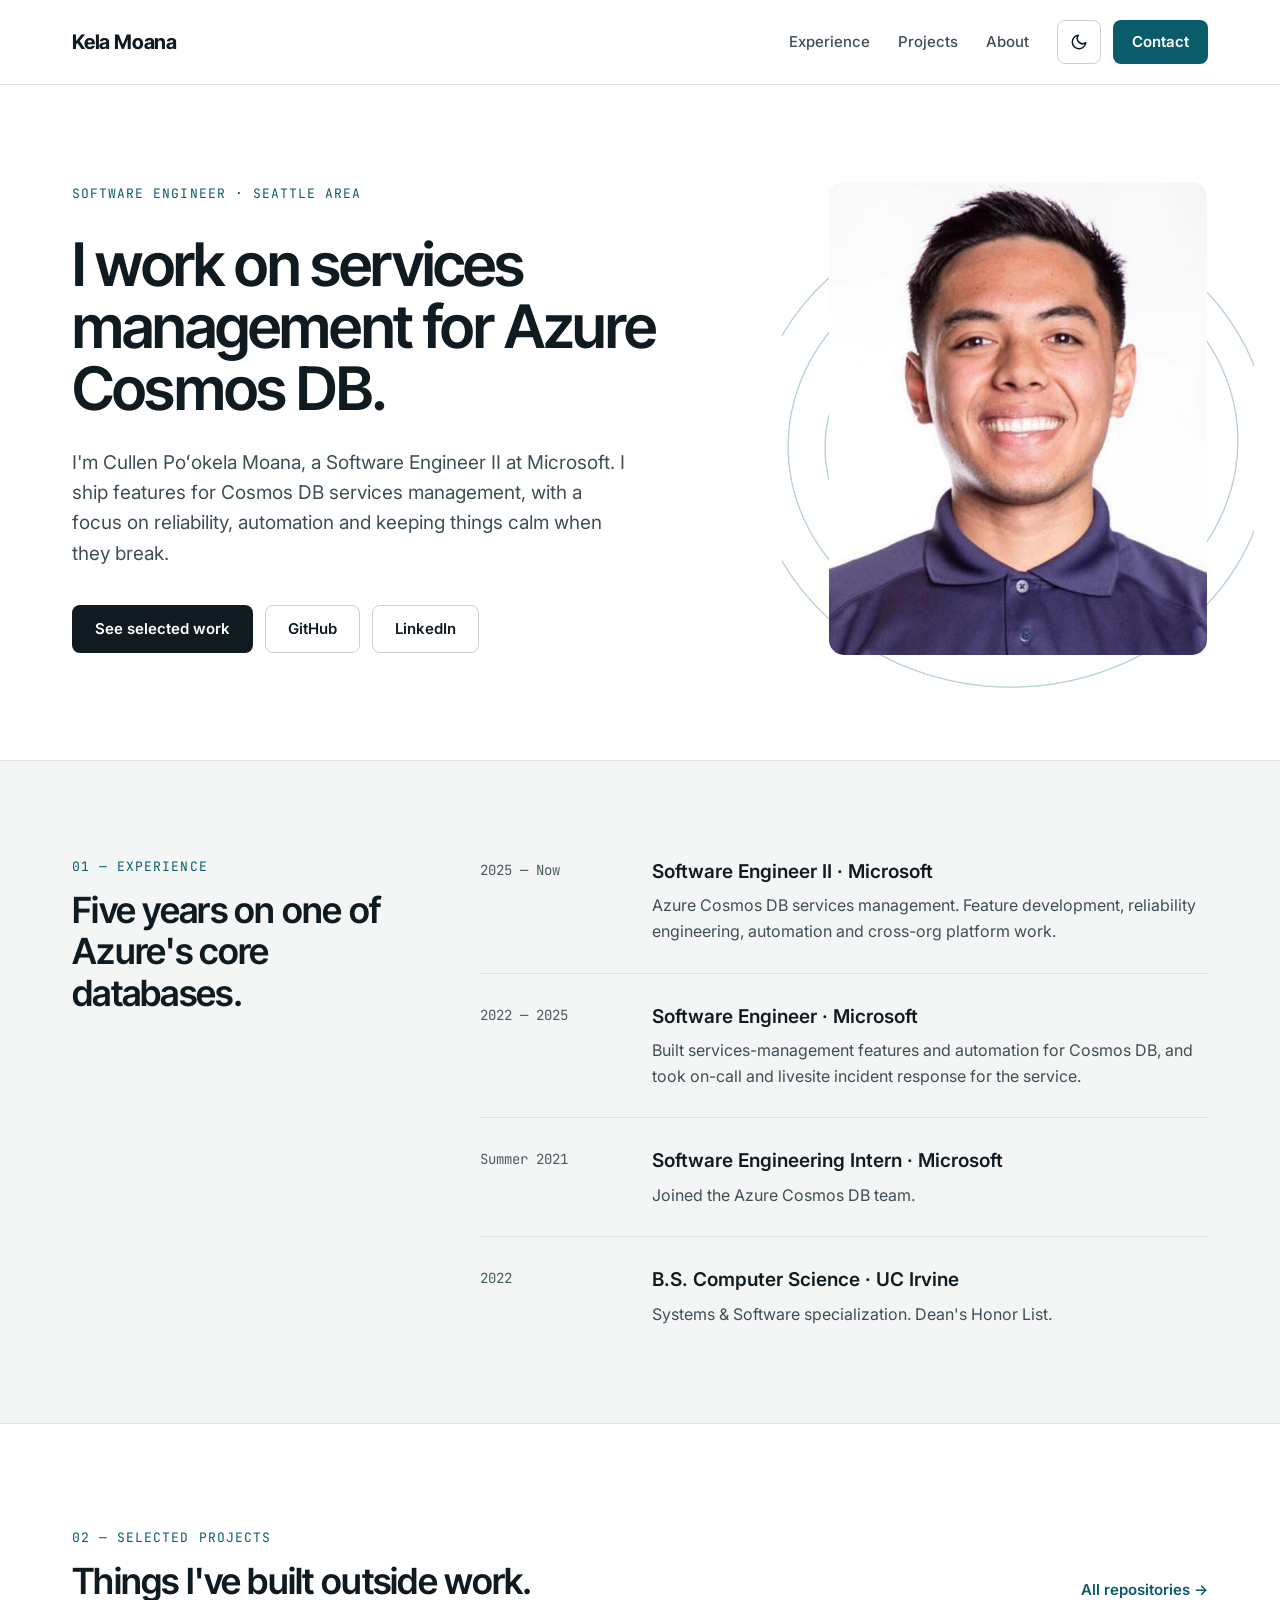
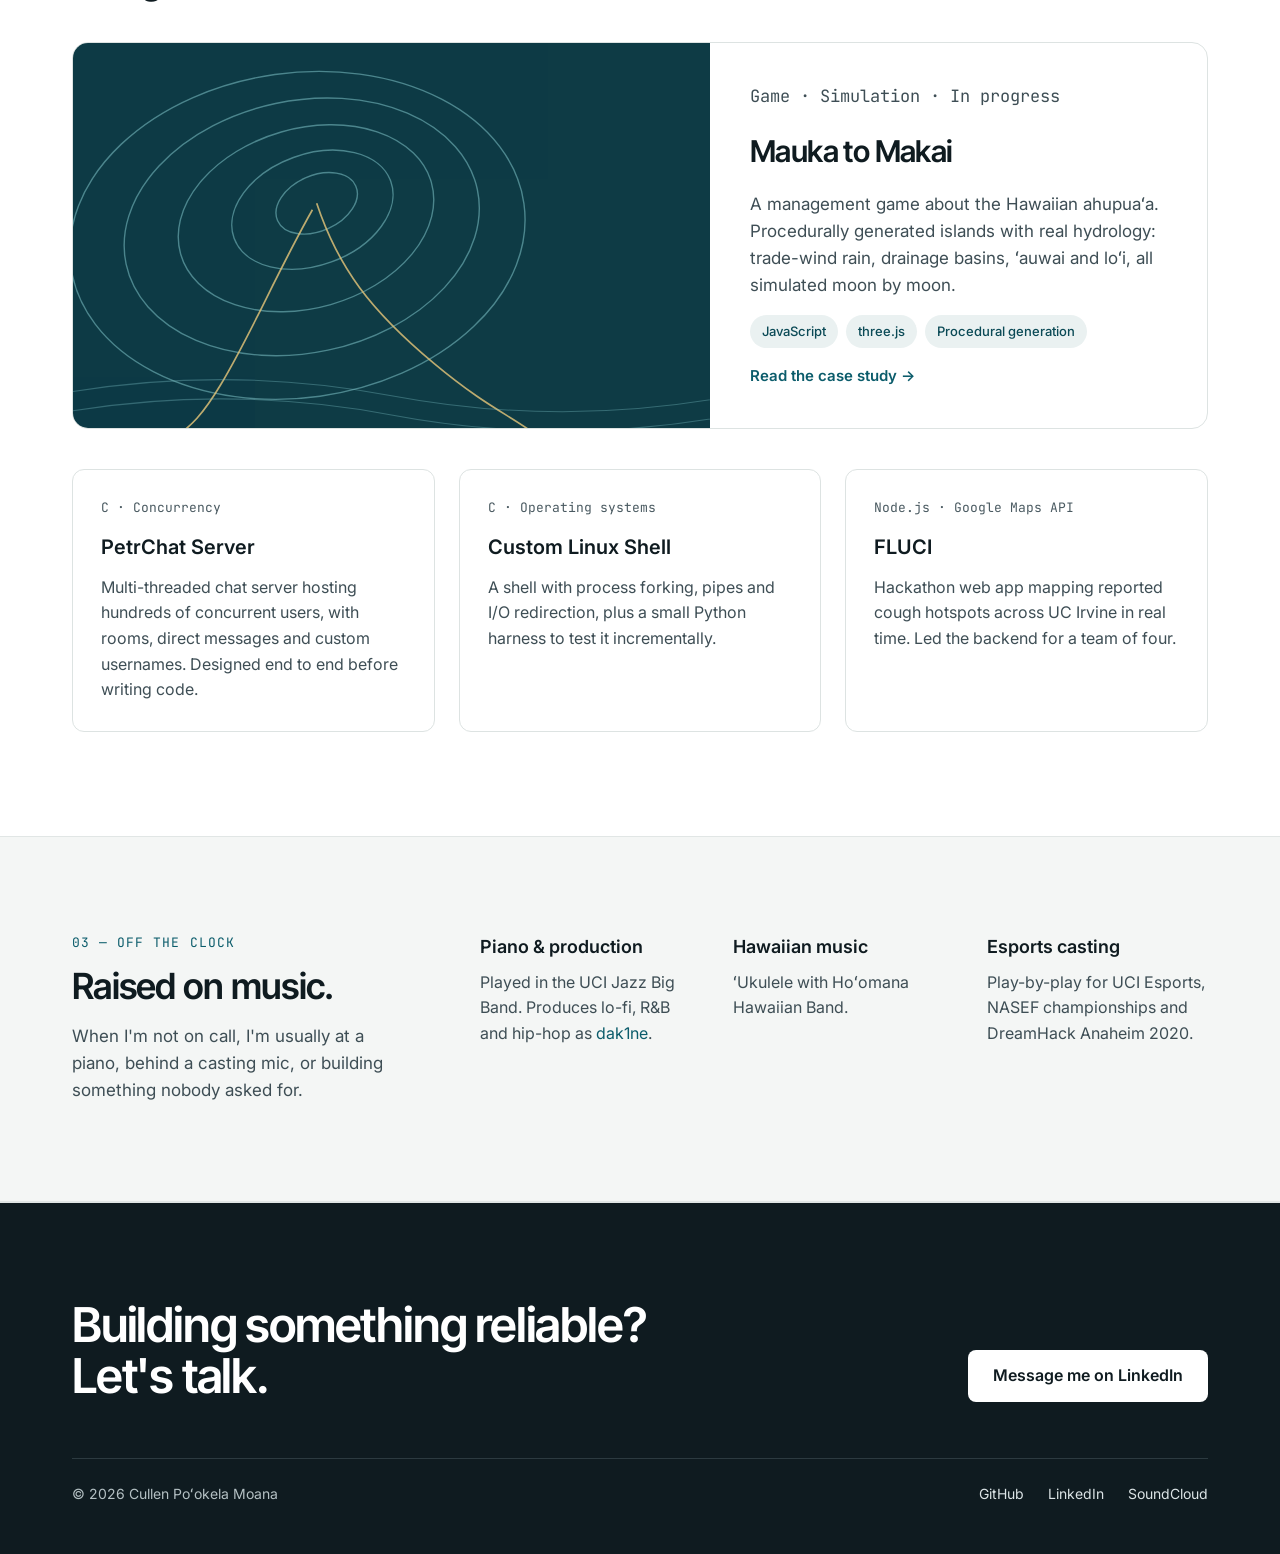
==== commit b7285f38: "Describe role as Cosmos DB services management Co-Authored-By: Claude Opus 5.5 <noreply@anthropic.co" ====
--- a/index.html
+++ b/index.html
@@ -4,12 +4,12 @@
   <meta charset="utf-8">
   <meta name="viewport" content="width=device-width, initial-scale=1">
   <title>Kela Moana · Software Engineer</title>
-  <meta name="description" content="Cullen Poʻokela Moana, Software Engineer II at Microsoft working on the Azure Cosmos DB control plane: reliability, automation and incident response.">
+  <meta name="description" content="Cullen Poʻokela Moana, Software Engineer II at Microsoft working on Azure Cosmos DB services management: reliability, automation and incident response.">
   <meta name="theme-color" content="#ffffff" media="(prefers-color-scheme: light)">
   <meta name="theme-color" content="#0b1417" media="(prefers-color-scheme: dark)">
   <meta property="og:type" content="website">
   <meta property="og:title" content="Kela Moana · Software Engineer">
-  <meta property="og:description" content="Software Engineer II on the Azure Cosmos DB control plane.">
+  <meta property="og:description" content="Software Engineer II on Azure Cosmos DB services management.">
   <meta property="og:url" content="https://kelamoana.github.io/">
   <meta property="og:image" content="https://kelamoana.github.io/images/headshot.jpg">
   <link rel="icon" href="favicon.svg" type="image/svg+xml">
@@ -44,8 +44,8 @@
     <section class="hero container" aria-labelledby="hero-title">
       <div class="hero-copy">
         <p class="label">Software Engineer · Seattle area</p>
-        <h1 id="hero-title" class="display">I build the control plane behind Azure Cosmos DB.</h1>
-        <p class="lede">I'm Cullen Poʻokela Moana, a Software Engineer II at Microsoft. I ship features for the Cosmos DB control and service-management layer, with a focus on reliability, automation and keeping things calm when they break.</p>
+        <h1 id="hero-title" class="display">I work on services management for Azure Cosmos DB.</h1>
+        <p class="lede">I'm Cullen Poʻokela Moana, a Software Engineer II at Microsoft. I ship features for Cosmos DB services management, with a focus on reliability, automation and keeping things calm when they break.</p>
         <div class="hero-actions">
           <a class="button button-primary" href="#projects">See selected work</a>
           <a class="button button-outline" href="https://github.com/kelamoana">GitHub</a>
@@ -78,14 +78,14 @@
             <p class="when">2025 — Now</p>
             <div class="what">
               <h3>Software Engineer II · Microsoft</h3>
-              <p>Azure Cosmos DB, control and service-management layer. Feature development, reliability engineering, automation and cross-org platform work.</p>
+              <p>Azure Cosmos DB services management. Feature development, reliability engineering, automation and cross-org platform work.</p>
             </div>
           </li>
           <li>
             <p class="when">2022 — 2025</p>
             <div class="what">
               <h3>Software Engineer · Microsoft</h3>
-              <p>Built control-plane features and automation for Cosmos DB, and took on-call and livesite incident response for the service.</p>
+              <p>Built services-management features and automation for Cosmos DB, and took on-call and livesite incident response for the service.</p>
             </div>
           </li>
           <li>
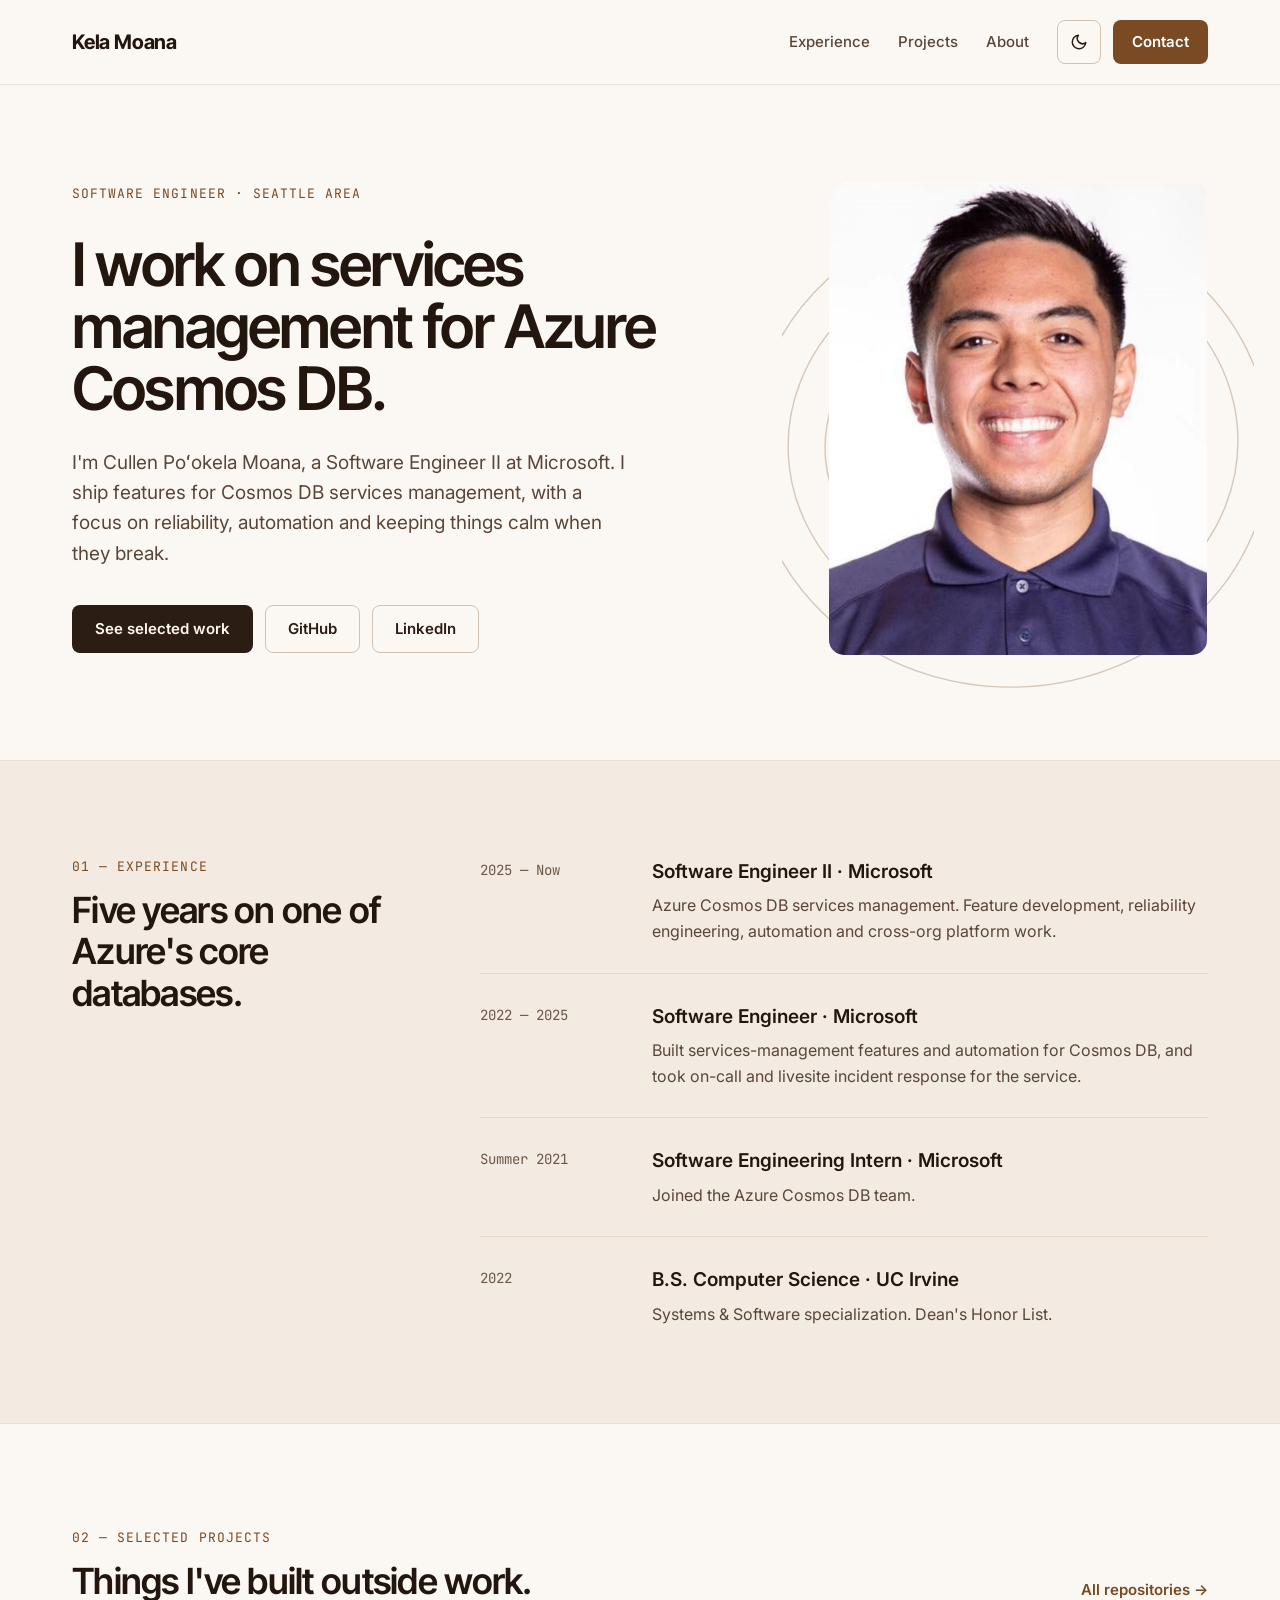
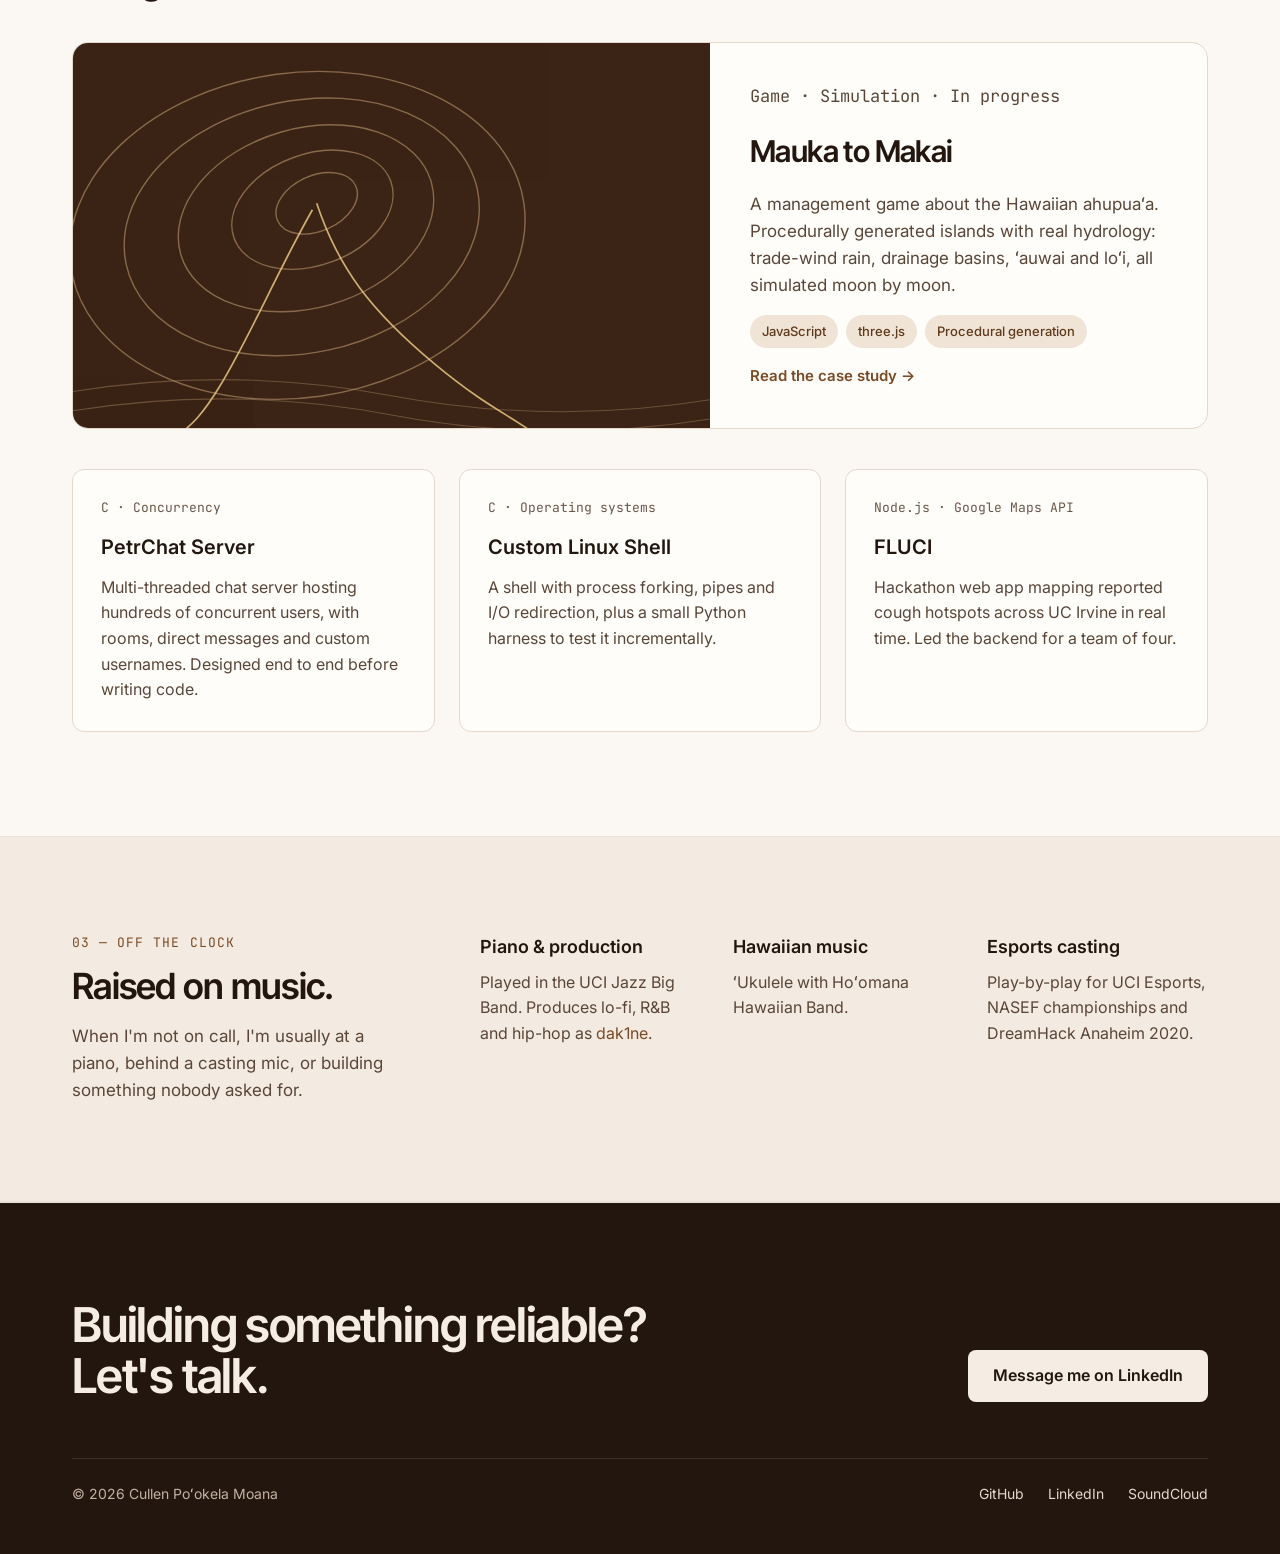
==== commit b73b5479: "Switch site to a brown theme Replace the teal palette with warm browns in both light and dark modes:" ====
--- a/index.html
+++ b/index.html
@@ -5,8 +5,8 @@
   <meta name="viewport" content="width=device-width, initial-scale=1">
   <title>Kela Moana · Software Engineer</title>
   <meta name="description" content="Cullen Poʻokela Moana, Software Engineer II at Microsoft working on Azure Cosmos DB services management: reliability, automation and incident response.">
-  <meta name="theme-color" content="#ffffff" media="(prefers-color-scheme: light)">
-  <meta name="theme-color" content="#0b1417" media="(prefers-color-scheme: dark)">
+  <meta name="theme-color" content="#fbf7f2" media="(prefers-color-scheme: light)">
+  <meta name="theme-color" content="#15100c" media="(prefers-color-scheme: dark)">
   <meta property="og:type" content="website">
   <meta property="og:title" content="Kela Moana · Software Engineer">
   <meta property="og:description" content="Software Engineer II on Azure Cosmos DB services management.">
@@ -118,18 +118,18 @@
       <a class="feature" href="projects/mauka-to-makai.html">
         <div class="feature-art">
           <svg viewBox="0 0 640 360" preserveAspectRatio="xMidYMid slice" aria-hidden="true">
-            <g fill="none" stroke="#7fc4c9" stroke-width="1.3" opacity="0.55">
+            <g fill="none" stroke="#c9a37a" stroke-width="1.3" opacity="0.55">
               <ellipse cx="250" cy="150" rx="40" ry="26" transform="rotate(-24 250 150)"/>
               <ellipse cx="246" cy="156" rx="78" ry="52" transform="rotate(-20 246 156)"/>
               <ellipse cx="240" cy="164" rx="122" ry="84" transform="rotate(-16 240 164)"/>
               <ellipse cx="236" cy="172" rx="168" ry="118" transform="rotate(-12 236 172)"/>
               <ellipse cx="232" cy="180" rx="214" ry="152" transform="rotate(-8 232 180)"/>
             </g>
-            <g fill="none" stroke="#e8c77a" stroke-width="1.6" opacity="0.8">
+            <g fill="none" stroke="#f2d08a" stroke-width="1.6" opacity="0.8">
               <path d="M250 150 C 270 210, 300 250, 360 300 S 440 350, 470 380"/>
               <path d="M246 156 C 210 220, 190 270, 160 320 S 120 360, 110 380"/>
             </g>
-            <g fill="none" stroke="#7fc4c9" stroke-width="1" opacity="0.35">
+            <g fill="none" stroke="#c9a37a" stroke-width="1" opacity="0.35">
               <path d="M0 330 Q 160 300 320 330 T 640 330"/>
               <path d="M0 348 Q 160 318 320 348 T 640 348"/>
             </g>
--- a/assets/css/site.css
+++ b/assets/css/site.css
@@ -1,97 +1,97 @@
 /* Kela Moana — site styles. Light and dark themes share one set of tokens. */
 
 :root {
-  --bg: #ffffff;
-  --surface: #f4f6f5;
-  --card: #ffffff;
-  --ink: #0f1b20;
-  --ink-strong: #0f1b20;
-  --muted: #3e4e55;
-  --subtle: #4a5a61;
-  --line: #dde3e2;
-  --line-soft: #e1e6e5;
-  --control-line: #c9d2d1;
-  --accent: #0b5c6b;
-  --accent-hover: #08414c;
+  --bg: #fbf7f2;
+  --surface: #f3ebe1;
+  --card: #fffdfa;
+  --ink: #2b1d14;
+  --ink-strong: #22160f;
+  --muted: #5a4638;
+  --subtle: #6b5748;
+  --line: #e4d8cb;
+  --line-soft: #ebe1d6;
+  --control-line: #d2c2b1;
+  --accent: #7a4a24;
+  --accent-hover: #5c3618;
   --on-accent: #ffffff;
-  --primary-bg: #0f1b20;
-  --primary-ink: #ffffff;
-  --tag-bg: #eaf1f1;
-  --tag-ink: #0b4a56;
-  --art-bg: #0e3b45;
+  --primary-bg: #2b1d14;
+  --primary-ink: #fff8f0;
+  --tag-bg: #f0e4d6;
+  --tag-ink: #5e3a1c;
+  --art-bg: #3b2415;
   --contour-opacity: 0.28;
-  --footer-bg: #0f1b20;
-  --footer-ink: #ffffff;
-  --footer-muted: #b4c0c3;
-  --footer-link: #dce4e6;
-  --footer-line: #2c3a40;
-  --footer-cta-bg: #ffffff;
-  --footer-cta-ink: #0f1b20;
+  --footer-bg: #22160f;
+  --footer-ink: #f5ede4;
+  --footer-muted: #c4b2a2;
+  --footer-link: #e6d9cb;
+  --footer-line: #3f2f24;
+  --footer-cta-bg: #f5ede4;
+  --footer-cta-ink: #22160f;
   --photo-border: transparent;
   color-scheme: light;
 }
 
 @media (prefers-color-scheme: dark) {
   :root:not([data-theme="light"]) {
-    --bg: #0b1417;
-    --surface: #111d21;
-    --card: #111d21;
-    --ink: #e8eeef;
-    --ink-strong: #f2f6f6;
-    --muted: #a9b7bb;
-    --subtle: #8fa0a5;
-    --line: #22323a;
-    --line-soft: #1e2d33;
-    --control-line: #33454c;
-    --accent: #5fc1c9;
-    --accent-hover: #8ed6db;
-    --on-accent: #06272c;
-    --primary-bg: #e8eeef;
-    --primary-ink: #0b1417;
-    --tag-bg: #16323a;
-    --tag-ink: #a6dfe3;
-    --art-bg: #0c2f37;
+    --bg: #15100c;
+    --surface: #1e1712;
+    --card: #1e1712;
+    --ink: #efe6dc;
+    --ink-strong: #f7f0e8;
+    --muted: #c2b2a3;
+    --subtle: #a8978a;
+    --line: #35291f;
+    --line-soft: #2d231b;
+    --control-line: #4a3b2f;
+    --accent: #d9a46b;
+    --accent-hover: #e8bd8d;
+    --on-accent: #2a1a0d;
+    --primary-bg: #efe6dc;
+    --primary-ink: #15100c;
+    --tag-bg: #3a2a1c;
+    --tag-ink: #e9c89f;
+    --art-bg: #2a1b10;
     --contour-opacity: 0.3;
-    --footer-bg: #071013;
-    --footer-ink: #e8eeef;
-    --footer-muted: #8fa0a5;
-    --footer-link: #c7d2d5;
-    --footer-line: #1c2a30;
-    --footer-cta-bg: #5fc1c9;
-    --footer-cta-ink: #06272c;
-    --photo-border: #22323a;
+    --footer-bg: #0f0b08;
+    --footer-ink: #efe6dc;
+    --footer-muted: #a8978a;
+    --footer-link: #d8cabd;
+    --footer-line: #2a1f18;
+    --footer-cta-bg: #d9a46b;
+    --footer-cta-ink: #2a1a0d;
+    --photo-border: #35291f;
     color-scheme: dark;
   }
 }
 
 :root[data-theme="dark"] {
-  --bg: #0b1417;
-  --surface: #111d21;
-  --card: #111d21;
-  --ink: #e8eeef;
-  --ink-strong: #f2f6f6;
-  --muted: #a9b7bb;
-  --subtle: #8fa0a5;
-  --line: #22323a;
-  --line-soft: #1e2d33;
-  --control-line: #33454c;
-  --accent: #5fc1c9;
-  --accent-hover: #8ed6db;
-  --on-accent: #06272c;
-  --primary-bg: #e8eeef;
-  --primary-ink: #0b1417;
-  --tag-bg: #16323a;
-  --tag-ink: #a6dfe3;
-  --art-bg: #0c2f37;
+  --bg: #15100c;
+  --surface: #1e1712;
+  --card: #1e1712;
+  --ink: #efe6dc;
+  --ink-strong: #f7f0e8;
+  --muted: #c2b2a3;
+  --subtle: #a8978a;
+  --line: #35291f;
+  --line-soft: #2d231b;
+  --control-line: #4a3b2f;
+  --accent: #d9a46b;
+  --accent-hover: #e8bd8d;
+  --on-accent: #2a1a0d;
+  --primary-bg: #efe6dc;
+  --primary-ink: #15100c;
+  --tag-bg: #3a2a1c;
+  --tag-ink: #e9c89f;
+  --art-bg: #2a1b10;
   --contour-opacity: 0.3;
-  --footer-bg: #071013;
-  --footer-ink: #e8eeef;
-  --footer-muted: #8fa0a5;
-  --footer-link: #c7d2d5;
-  --footer-line: #1c2a30;
-  --footer-cta-bg: #5fc1c9;
-  --footer-cta-ink: #06272c;
-  --photo-border: #22323a;
+  --footer-bg: #0f0b08;
+  --footer-ink: #efe6dc;
+  --footer-muted: #a8978a;
+  --footer-link: #d8cabd;
+  --footer-line: #2a1f18;
+  --footer-cta-bg: #d9a46b;
+  --footer-cta-ink: #2a1a0d;
+  --photo-border: #35291f;
   color-scheme: dark;
 }
 
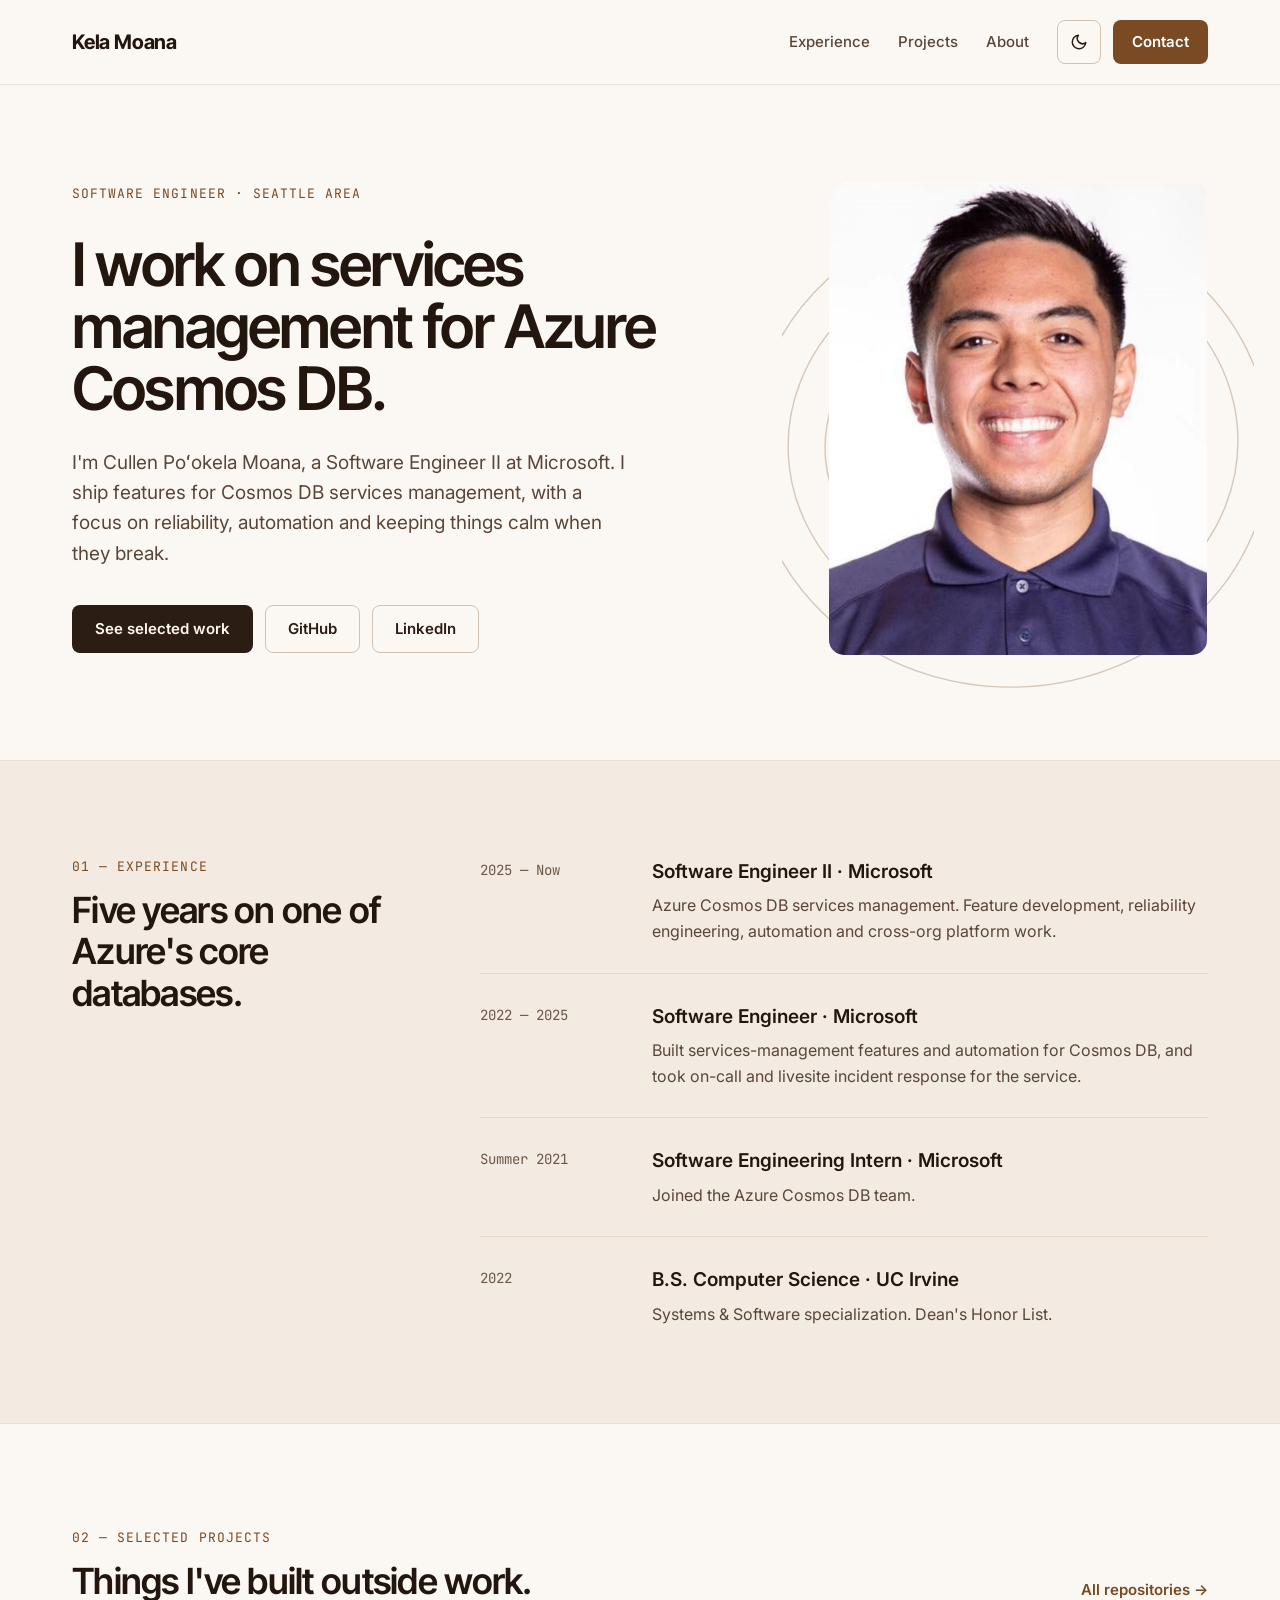
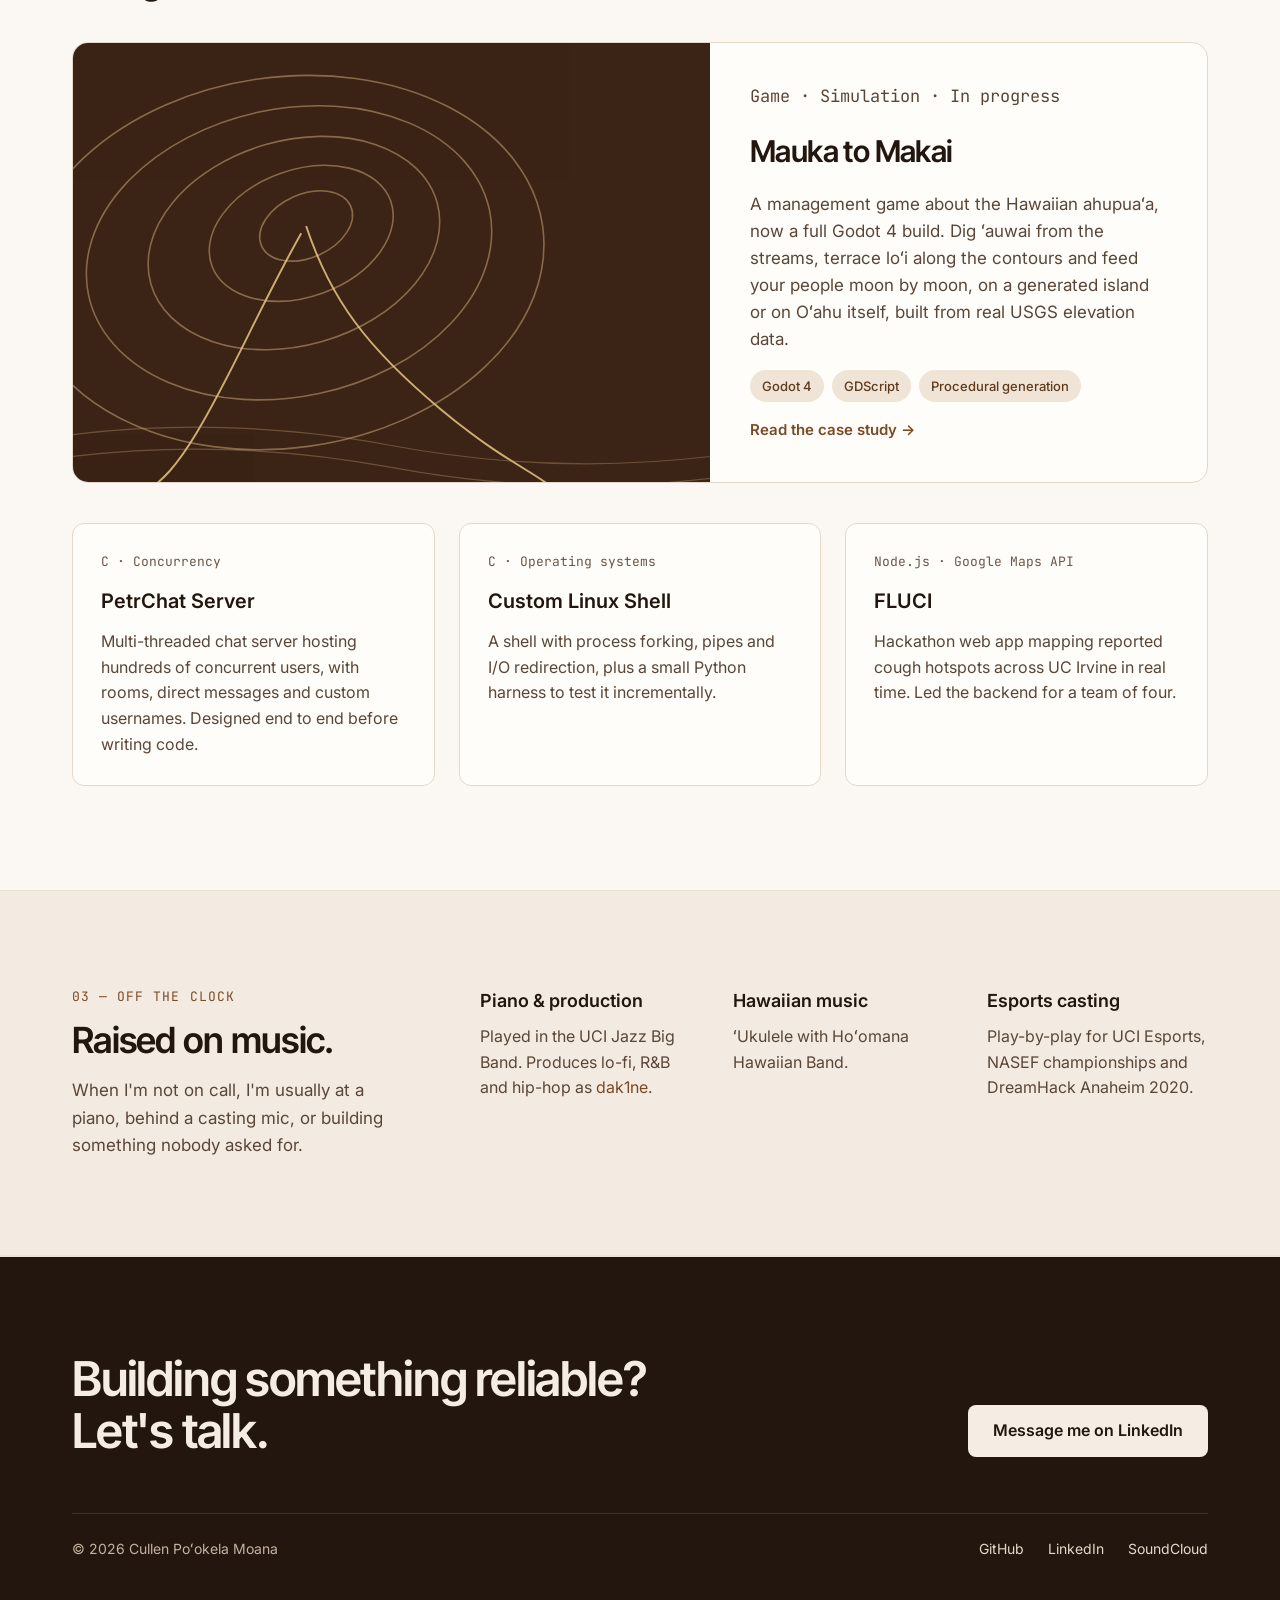
==== commit 520a3ab7: "Update Mauka to Makai blurb for the Godot build The project repo now carries the full Godot 4 game w" ====
--- a/index.html
+++ b/index.html
@@ -138,10 +138,10 @@
         <div class="feature-body">
           <p class="mono">Game · Simulation · In progress</p>
           <h3 class="display">Mauka to Makai</h3>
-          <p>A management game about the Hawaiian ahupuaʻa. Procedurally generated islands with real hydrology: trade-wind rain, drainage basins, ʻauwai and loʻi, all simulated moon by moon.</p>
+          <p>A management game about the Hawaiian ahupuaʻa, now a full Godot 4 build. Dig ʻauwai from the streams, terrace loʻi along the contours and feed your people moon by moon, on a generated island or on Oʻahu itself, built from real USGS elevation data.</p>
           <ul class="tags" aria-label="Technologies">
-            <li>JavaScript</li>
-            <li>three.js</li>
+            <li>Godot 4</li>
+            <li>GDScript</li>
             <li>Procedural generation</li>
           </ul>
           <span class="feature-link">Read the case study →</span>
